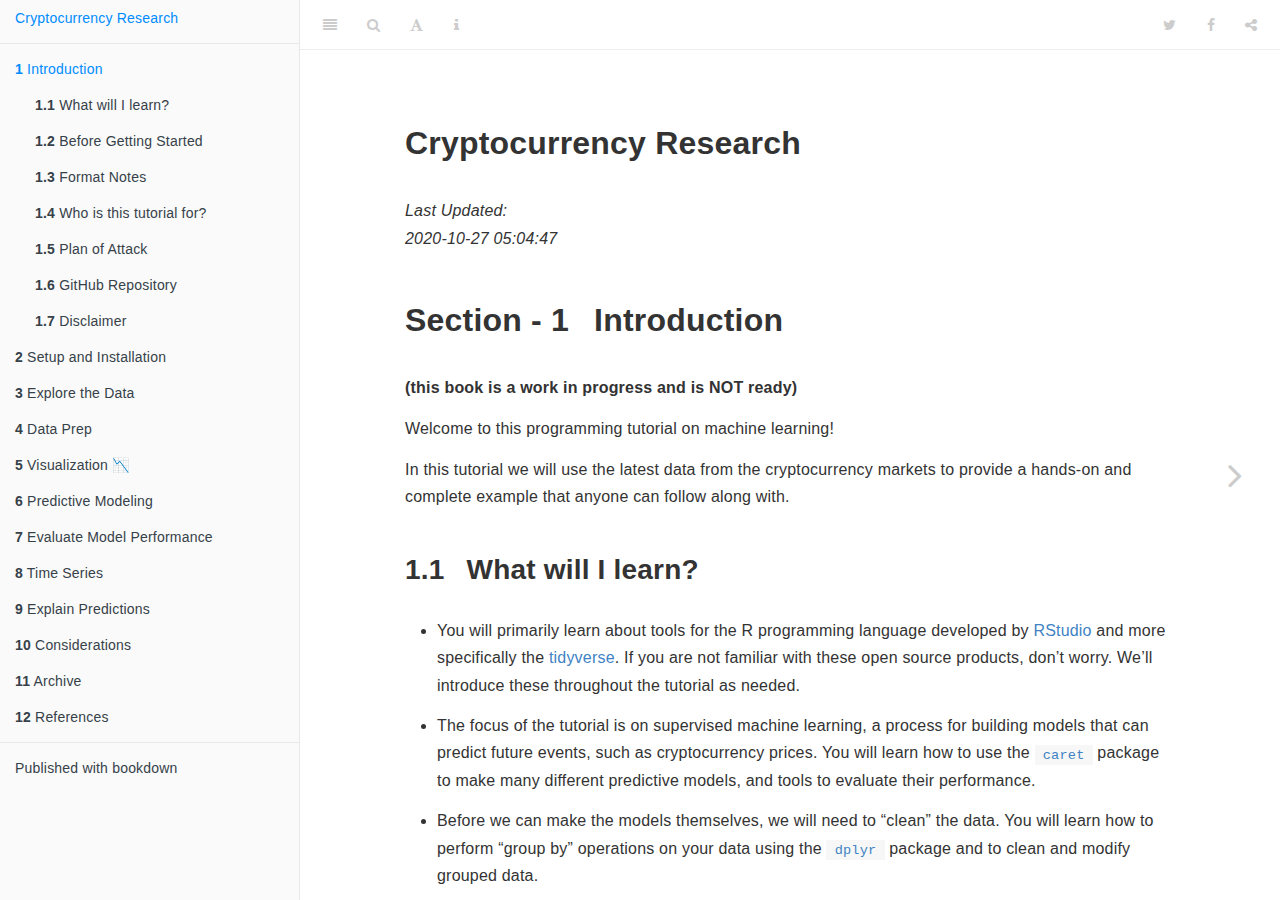
==== _book/index.html @ bbc3aea3 "Add html output from CI process" ====
<!DOCTYPE html>
<html lang="" xml:lang="">
<head>

  <meta charset="utf-8" />
  <meta http-equiv="X-UA-Compatible" content="IE=edge" />
  <title>Cryptocurrency Research</title>
  <meta name="description" content="Cryptocurrency Research" />
  <meta name="generator" content="bookdown 0.21 and GitBook 2.6.7" />

  <meta property="og:title" content="Cryptocurrency Research" />
  <meta property="og:type" content="book" />
  
  
  
  

  <meta name="twitter:card" content="summary" />
  <meta name="twitter:title" content="Cryptocurrency Research" />
  
  
  




  <meta name="viewport" content="width=device-width, initial-scale=1" />
  <meta name="apple-mobile-web-app-capable" content="yes" />
  <meta name="apple-mobile-web-app-status-bar-style" content="black" />
  
  

<link rel="next" href="setup.html"/>
<script src="libs/header-attrs-2.5/header-attrs.js"></script>
<script src="libs/jquery-2.2.3/jquery.min.js"></script>
<link href="libs/gitbook-2.6.7/css/style.css" rel="stylesheet" />
<link href="libs/gitbook-2.6.7/css/plugin-table.css" rel="stylesheet" />
<link href="libs/gitbook-2.6.7/css/plugin-bookdown.css" rel="stylesheet" />
<link href="libs/gitbook-2.6.7/css/plugin-highlight.css" rel="stylesheet" />
<link href="libs/gitbook-2.6.7/css/plugin-search.css" rel="stylesheet" />
<link href="libs/gitbook-2.6.7/css/plugin-fontsettings.css" rel="stylesheet" />
<link href="libs/gitbook-2.6.7/css/plugin-clipboard.css" rel="stylesheet" />









<link href="libs/anchor-sections-1.0/anchor-sections.css" rel="stylesheet" />
<script src="libs/anchor-sections-1.0/anchor-sections.js"></script>
<script src="libs/htmlwidgets-1.5.1/htmlwidgets.js"></script>
<link href="libs/datatables-css-0.0.0/datatables-crosstalk.css" rel="stylesheet" />
<script src="libs/datatables-binding-0.15/datatables.js"></script>
<link href="libs/dt-core-1.10.20/css/jquery.dataTables.min.css" rel="stylesheet" />
<link href="libs/dt-core-1.10.20/css/jquery.dataTables.extra.css" rel="stylesheet" />
<script src="libs/dt-core-1.10.20/js/jquery.dataTables.min.js"></script>
<link href="libs/crosstalk-1.1.0.1/css/crosstalk.css" rel="stylesheet" />
<script src="libs/crosstalk-1.1.0.1/js/crosstalk.min.js"></script>
<script src="libs/plotly-binding-4.9.2.1/plotly.js"></script>
<script src="libs/typedarray-0.1/typedarray.min.js"></script>
<link href="libs/plotly-htmlwidgets-css-1.52.2/plotly-htmlwidgets.css" rel="stylesheet" />
<script src="libs/plotly-main-1.52.2/plotly-latest.min.js"></script>


<style type="text/css">
pre > code.sourceCode { white-space: pre; position: relative; }
pre > code.sourceCode > span { display: inline-block; line-height: 1.25; }
pre > code.sourceCode > span:empty { height: 1.2em; }
code.sourceCode > span { color: inherit; text-decoration: inherit; }
pre.sourceCode { margin: 0; }
@media screen {
div.sourceCode { overflow: auto; }
}
@media print {
pre > code.sourceCode { white-space: pre-wrap; }
pre > code.sourceCode > span { text-indent: -5em; padding-left: 5em; }
}
pre.numberSource code
  { counter-reset: source-line 0; }
pre.numberSource code > span
  { position: relative; left: -4em; counter-increment: source-line; }
pre.numberSource code > span > a:first-child::before
  { content: counter(source-line);
    position: relative; left: -1em; text-align: right; vertical-align: baseline;
    border: none; display: inline-block;
    -webkit-touch-callout: none; -webkit-user-select: none;
    -khtml-user-select: none; -moz-user-select: none;
    -ms-user-select: none; user-select: none;
    padding: 0 4px; width: 4em;
    color: #aaaaaa;
  }
pre.numberSource { margin-left: 3em; border-left: 1px solid #aaaaaa;  padding-left: 4px; }
div.sourceCode
  {   }
@media screen {
pre > code.sourceCode > span > a:first-child::before { text-decoration: underline; }
}
code span.al { color: #ff0000; font-weight: bold; } /* Alert */
code span.an { color: #60a0b0; font-weight: bold; font-style: italic; } /* Annotation */
code span.at { color: #7d9029; } /* Attribute */
code span.bn { color: #40a070; } /* BaseN */
code span.bu { } /* BuiltIn */
code span.cf { color: #007020; font-weight: bold; } /* ControlFlow */
code span.ch { color: #4070a0; } /* Char */
code span.cn { color: #880000; } /* Constant */
code span.co { color: #60a0b0; font-style: italic; } /* Comment */
code span.cv { color: #60a0b0; font-weight: bold; font-style: italic; } /* CommentVar */
code span.do { color: #ba2121; font-style: italic; } /* Documentation */
code span.dt { color: #902000; } /* DataType */
code span.dv { color: #40a070; } /* DecVal */
code span.er { color: #ff0000; font-weight: bold; } /* Error */
code span.ex { } /* Extension */
code span.fl { color: #40a070; } /* Float */
code span.fu { color: #06287e; } /* Function */
code span.im { } /* Import */
code span.in { color: #60a0b0; font-weight: bold; font-style: italic; } /* Information */
code span.kw { color: #007020; font-weight: bold; } /* Keyword */
code span.op { color: #666666; } /* Operator */
code span.ot { color: #007020; } /* Other */
code span.pp { color: #bc7a00; } /* Preprocessor */
code span.sc { color: #4070a0; } /* SpecialChar */
code span.ss { color: #bb6688; } /* SpecialString */
code span.st { color: #4070a0; } /* String */
code span.va { color: #19177c; } /* Variable */
code span.vs { color: #4070a0; } /* VerbatimString */
code span.wa { color: #60a0b0; font-weight: bold; font-style: italic; } /* Warning */
</style>

<link rel="stylesheet" href="style.css" type="text/css" />
</head>

<body>



  <div class="book without-animation with-summary font-size-2 font-family-1" data-basepath=".">

    <div class="book-summary">
      <nav role="navigation">

<ul class="summary">
<li><a href="./">Cryptocurrency Research</a></li>

<li class="divider"></li>
<li class="chapter" data-level="1" data-path="index.html"><a href="index.html"><i class="fa fa-check"></i><b>1</b> Introduction</a>
<ul>
<li class="chapter" data-level="1.1" data-path="index.html"><a href="index.html#what-will-i-learn"><i class="fa fa-check"></i><b>1.1</b> What will I learn?</a></li>
<li class="chapter" data-level="1.2" data-path="index.html"><a href="index.html#before-getting-started"><i class="fa fa-check"></i><b>1.2</b> Before Getting Started</a>
<ul>
<li class="chapter" data-level="1.2.1" data-path="index.html"><a href="index.html#high-level-version"><i class="fa fa-check"></i><b>1.2.1</b> High-Level Version</a></li>
</ul></li>
<li class="chapter" data-level="1.3" data-path="index.html"><a href="index.html#format-notes"><i class="fa fa-check"></i><b>1.3</b> Format Notes</a></li>
<li class="chapter" data-level="1.4" data-path="index.html"><a href="index.html#who-is-this-tutorial-for"><i class="fa fa-check"></i><b>1.4</b> Who is this tutorial for?</a></li>
<li class="chapter" data-level="1.5" data-path="index.html"><a href="index.html#plan-of-attack"><i class="fa fa-check"></i><b>1.5</b> Plan of Attack</a></li>
<li class="chapter" data-level="1.6" data-path="index.html"><a href="index.html#github-repository"><i class="fa fa-check"></i><b>1.6</b> GitHub Repository</a></li>
<li class="chapter" data-level="1.7" data-path="index.html"><a href="index.html#disclaimer"><i class="fa fa-check"></i><b>1.7</b> Disclaimer</a></li>
</ul></li>
<li class="chapter" data-level="2" data-path="setup.html"><a href="setup.html"><i class="fa fa-check"></i><b>2</b> Setup and Installation</a>
<ul>
<li class="chapter" data-level="2.1" data-path="setup.html"><a href="setup.html#option-1---run-in-the-cloud"><i class="fa fa-check"></i><b>2.1</b> Option 1 - Run in the Cloud</a></li>
<li class="chapter" data-level="2.2" data-path="setup.html"><a href="setup.html#option-2---run-locally"><i class="fa fa-check"></i><b>2.2</b> Option 2 - Run Locally</a>
<ul>
<li class="chapter" data-level="2.2.1" data-path="setup.html"><a href="setup.html#setup-r"><i class="fa fa-check"></i><b>2.2.1</b> Setup R</a></li>
</ul></li>
<li class="chapter" data-level="2.3" data-path="setup.html"><a href="setup.html#installing-and-loading-packages"><i class="fa fa-check"></i><b>2.3</b> Installing and Loading Packages</a>
<ul>
<li class="chapter" data-level="2.3.1" data-path="setup.html"><a href="setup.html#github-repository-1"><i class="fa fa-check"></i><b>2.3.1</b> GitHub Repository</a></li>
</ul></li>
</ul></li>
<li class="chapter" data-level="3" data-path="explore-data.html"><a href="explore-data.html"><i class="fa fa-check"></i><b>3</b> Explore the Data</a>
<ul>
<li class="chapter" data-level="3.1" data-path="explore-data.html"><a href="explore-data.html#pull-the-data"><i class="fa fa-check"></i><b>3.1</b> Pull the Data</a></li>
<li class="chapter" data-level="3.2" data-path="explore-data.html"><a href="explore-data.html#data-preview"><i class="fa fa-check"></i><b>3.2</b> Data Preview</a></li>
<li class="chapter" data-level="3.3" data-path="explore-data.html"><a href="explore-data.html#the-definition-of-a-price"><i class="fa fa-check"></i><b>3.3</b> The definition of a “price”</a></li>
<li class="chapter" data-level="3.4" data-path="explore-data.html"><a href="explore-data.html#data-quality"><i class="fa fa-check"></i><b>3.4</b> Data Quality</a></li>
</ul></li>
<li class="chapter" data-level="4" data-path="data-prep.html"><a href="data-prep.html"><i class="fa fa-check"></i><b>4</b> Data Prep</a>
<ul>
<li class="chapter" data-level="4.1" data-path="data-prep.html"><a href="data-prep.html#remove-nulls"><i class="fa fa-check"></i><b>4.1</b> Remove Nulls</a></li>
<li class="chapter" data-level="4.2" data-path="data-prep.html"><a href="data-prep.html#calculate-price_usd-column"><i class="fa fa-check"></i><b>4.2</b> Calculate <code>price_usd</code> Column</a></li>
<li class="chapter" data-level="4.3" data-path="data-prep.html"><a href="data-prep.html#clean-data-by-group"><i class="fa fa-check"></i><b>4.3</b> Clean Data by Group</a>
<ul>
<li class="chapter" data-level="4.3.1" data-path="data-prep.html"><a href="data-prep.html#remove-symbols-without-enough-rows"><i class="fa fa-check"></i><b>4.3.1</b> Remove symbols without enough rows</a></li>
<li class="chapter" data-level="4.3.2" data-path="data-prep.html"><a href="data-prep.html#remove-symbols-without-data-from-the-last-3-days"><i class="fa fa-check"></i><b>4.3.2</b> Remove symbols without data from the last 3 days</a></li>
</ul></li>
<li class="chapter" data-level="4.4" data-path="data-prep.html"><a href="data-prep.html#calculate-target"><i class="fa fa-check"></i><b>4.4</b> Calculate Target</a>
<ul>
<li class="chapter" data-level="4.4.1" data-path="data-prep.html"><a href="data-prep.html#any-gaps"><i class="fa fa-check"></i><b>4.4.1</b> Any gaps?</a></li>
<li class="chapter" data-level="4.4.2" data-path="data-prep.html"><a href="data-prep.html#convert-to-tsibble"><i class="fa fa-check"></i><b>4.4.2</b> Convert to tsibble</a></li>
<li class="chapter" data-level="4.4.3" data-path="data-prep.html"><a href="data-prep.html#scan-gaps"><i class="fa fa-check"></i><b>4.4.3</b> Scan gaps</a></li>
<li class="chapter" data-level="4.4.4" data-path="data-prep.html"><a href="data-prep.html#fill-gaps"><i class="fa fa-check"></i><b>4.4.4</b> Fill gaps</a></li>
<li class="chapter" data-level="4.4.5" data-path="data-prep.html"><a href="data-prep.html#calculate-target-1"><i class="fa fa-check"></i><b>4.4.5</b> Calculate Target</a></li>
</ul></li>
<li class="chapter" data-level="4.5" data-path="data-prep.html"><a href="data-prep.html#cross-validation"><i class="fa fa-check"></i><b>4.5</b> Cross Validation</a></li>
<li class="chapter" data-level="4.6" data-path="data-prep.html"><a href="data-prep.html#fix-data-by-split"><i class="fa fa-check"></i><b>4.6</b> Fix Data by Split</a>
<ul>
<li class="chapter" data-level="4.6.1" data-path="data-prep.html"><a href="data-prep.html#zero-variance"><i class="fa fa-check"></i><b>4.6.1</b> Zero Variance</a></li>
</ul></li>
<li class="chapter" data-level="4.7" data-path="data-prep.html"><a href="data-prep.html#nest-data"><i class="fa fa-check"></i><b>4.7</b> Nest data</a></li>
<li class="chapter" data-level="4.8" data-path="data-prep.html"><a href="data-prep.html#functional-programming"><i class="fa fa-check"></i><b>4.8</b> Functional Programming</a></li>
</ul></li>
<li class="chapter" data-level="5" data-path="visualization.html"><a href="visualization.html"><i class="fa fa-check"></i><b>5</b> Visualization 📉</a>
<ul>
<li class="chapter" data-level="5.1" data-path="visualization.html"><a href="visualization.html#basics---ggplot2"><i class="fa fa-check"></i><b>5.1</b> Basics - ggplot2</a></li>
<li class="chapter" data-level="5.2" data-path="visualization.html"><a href="visualization.html#using-extensions"><i class="fa fa-check"></i><b>5.2</b> Using Extensions</a>
<ul>
<li class="chapter" data-level="5.2.1" data-path="visualization.html"><a href="visualization.html#ggthemes"><i class="fa fa-check"></i><b>5.2.1</b> ggthemes</a></li>
<li class="chapter" data-level="5.2.2" data-path="visualization.html"><a href="visualization.html#plotly"><i class="fa fa-check"></i><b>5.2.2</b> plotly</a></li>
<li class="chapter" data-level="5.2.3" data-path="visualization.html"><a href="visualization.html#ggpubr"><i class="fa fa-check"></i><b>5.2.3</b> ggpubr</a></li>
<li class="chapter" data-level="5.2.4" data-path="visualization.html"><a href="visualization.html#ggforce"><i class="fa fa-check"></i><b>5.2.4</b> ggforce</a></li>
<li class="chapter" data-level="5.2.5" data-path="visualization.html"><a href="visualization.html#gganimate"><i class="fa fa-check"></i><b>5.2.5</b> gganimate</a></li>
<li class="chapter" data-level="5.2.6" data-path="visualization.html"><a href="visualization.html#ggtimeseries"><i class="fa fa-check"></i><b>5.2.6</b> ggTimeSeries</a></li>
<li class="chapter" data-level="5.2.7" data-path="visualization.html"><a href="visualization.html#rayshader"><i class="fa fa-check"></i><b>5.2.7</b> Rayshader</a></li>
</ul></li>
</ul></li>
<li class="chapter" data-level="6" data-path="predictive-modeling.html"><a href="predictive-modeling.html"><i class="fa fa-check"></i><b>6</b> Predictive Modeling</a>
<ul>
<li class="chapter" data-level="6.1" data-path="predictive-modeling.html"><a href="predictive-modeling.html#what-is-it"><i class="fa fa-check"></i><b>6.1</b> What is it?</a></li>
<li class="chapter" data-level="6.2" data-path="predictive-modeling.html"><a href="predictive-modeling.html#example-simple-model"><i class="fa fa-check"></i><b>6.2</b> Example Simple Model</a>
<ul>
<li class="chapter" data-level="6.2.1" data-path="predictive-modeling.html"><a href="predictive-modeling.html#using-functional-programming"><i class="fa fa-check"></i><b>6.2.1</b> Using Functional Programming</a></li>
</ul></li>
<li class="chapter" data-level="6.3" data-path="predictive-modeling.html"><a href="predictive-modeling.html#caret"><i class="fa fa-check"></i><b>6.3</b> Caret</a>
<ul>
<li class="chapter" data-level="6.3.1" data-path="predictive-modeling.html"><a href="predictive-modeling.html#parallel-processing"><i class="fa fa-check"></i><b>6.3.1</b> Parallel Processing</a></li>
<li class="chapter" data-level="6.3.2" data-path="predictive-modeling.html"><a href="predictive-modeling.html#functional-programming---here-or-elsewhere"><i class="fa fa-check"></i><b>6.3.2</b> Functional Programming - here or elsewhere?</a></li>
<li class="chapter" data-level="6.3.3" data-path="predictive-modeling.html"><a href="predictive-modeling.html#cross-validation-1"><i class="fa fa-check"></i><b>6.3.3</b> Cross Validation</a></li>
<li class="chapter" data-level="6.3.4" data-path="predictive-modeling.html"><a href="predictive-modeling.html#xgboost-models"><i class="fa fa-check"></i><b>6.3.4</b> XGBoost models</a></li>
<li class="chapter" data-level="6.3.5" data-path="predictive-modeling.html"><a href="predictive-modeling.html#all-other-models"><i class="fa fa-check"></i><b>6.3.5</b> All Other Models</a></li>
</ul></li>
<li class="chapter" data-level="6.4" data-path="predictive-modeling.html"><a href="predictive-modeling.html#make-predictions"><i class="fa fa-check"></i><b>6.4</b> Make Predictions</a></li>
<li class="chapter" data-level="6.5" data-path="predictive-modeling.html"><a href="predictive-modeling.html#traditional-timeseries"><i class="fa fa-check"></i><b>6.5</b> Traditional Timeseries</a></li>
</ul></li>
<li class="chapter" data-level="7" data-path="evaluate-model-performance.html"><a href="evaluate-model-performance.html"><i class="fa fa-check"></i><b>7</b> Evaluate Model Performance</a></li>
<li class="chapter" data-level="8" data-path="time-series.html"><a href="time-series.html"><i class="fa fa-check"></i><b>8</b> Time Series</a></li>
<li class="chapter" data-level="9" data-path="explain-predictions.html"><a href="explain-predictions.html"><i class="fa fa-check"></i><b>9</b> Explain Predictions</a></li>
<li class="chapter" data-level="10" data-path="considerations.html"><a href="considerations.html"><i class="fa fa-check"></i><b>10</b> Considerations</a>
<ul>
<li class="chapter" data-level="10.1" data-path="considerations.html"><a href="considerations.html#session-information"><i class="fa fa-check"></i><b>10.1</b> Session Information</a></li>
</ul></li>
<li class="chapter" data-level="11" data-path="archive.html"><a href="archive.html"><i class="fa fa-check"></i><b>11</b> Archive</a>
<ul>
<li class="chapter" data-level="11.1" data-path="archive.html"><a href="archive.html#may-2020"><i class="fa fa-check"></i><b>11.1</b> May 2020</a></li>
</ul></li>
<li class="chapter" data-level="12" data-path="references.html"><a href="references.html"><i class="fa fa-check"></i><b>12</b> References</a>
<ul>
<li class="chapter" data-level="12.1" data-path="references.html"><a href="references.html#resources-used"><i class="fa fa-check"></i><b>12.1</b> Resources Used</a>
<ul>
<li class="chapter" data-level="12.1.1" data-path="references.html"><a href="references.html#visualization-section"><i class="fa fa-check"></i><b>12.1.1</b> Visualization Section</a></li>
<li class="chapter" data-level="12.1.2" data-path="references.html"><a href="references.html#time-series-section"><i class="fa fa-check"></i><b>12.1.2</b> Time Series Section</a></li>
</ul></li>
<li class="chapter" data-level="12.2" data-path="references.html"><a href="references.html#packages-used-and-cited"><i class="fa fa-check"></i><b>12.2</b> Packages used and cited</a></li>
</ul></li>
<li class="divider"></li>
<li><a href="https://github.com/rstudio/bookdown" target="blank">Published with bookdown</a></li>

</ul>

      </nav>
    </div>

    <div class="book-body">
      <div class="body-inner">
        <div class="book-header" role="navigation">
          <h1>
            <i class="fa fa-circle-o-notch fa-spin"></i><a href="./">Cryptocurrency Research</a>
          </h1>
        </div>

        <div class="page-wrapper" tabindex="-1" role="main">
          <div class="page-inner">

            <section class="normal" id="section-">
<div id="header">
<h1 class="title">Cryptocurrency Research</h1>
<p class="date"><em>Last Updated:<br/> 2020-10-27 05:04:47</em></p>
</div>
<div id="introduction" class="section level1" number="1">
<h1><span class="header-section-number">Section - 1</span> Introduction</h1>
<p><strong>(this book is a work in progress and is NOT ready)</strong></p>
<p>Welcome to this programming tutorial on machine learning!</p>
<p>In this tutorial we will use the latest data from the cryptocurrency markets to provide a hands-on and complete example that anyone can follow along with.</p>
<div id="what-will-i-learn" class="section level2" number="1.1">
<h2><span class="header-section-number">1.1</span> What will I learn?</h2>
<ul>
<li><p>You will primarily learn about tools for the R programming language developed by <a href="https://rstudio.com/">RStudio</a> and more specifically the <a href="https://www.tidyverse.org/">tidyverse</a>. If you are not familiar with these open source products, don’t worry. We’ll introduce these throughout the tutorial as needed.</p></li>
<li><p>The focus of the tutorial is on supervised machine learning, a process for building models that can predict future events, such as cryptocurrency prices. You will learn how to use the <a href="https://topepo.github.io/caret/index.html"><code>caret</code></a> package to make many different predictive models, and tools to evaluate their performance.</p></li>
<li><p>Before we can make the models themselves, we will need to “clean” the data. You will learn how to perform “group by” operations on your data using the <a href="https://dplyr.tidyverse.org/"><code>dplyr</code></a> package and to clean and modify grouped data.</p></li>
</ul>
<!-- -   You will be exposed to some useful data pre-processing R packages. -->
<ul>
<li><p>You will learn to visualize data using the <a href="https://ggplot2.tidyverse.org/"><code>ggplot2</code></a> package, as well as some powerful <a href="https://exts.ggplot2.tidyverse.org/">tools to extend the functionality of ggplot2</a>.</p></li>
<li><p>You will gain a better understanding of the steps involved in any supervised machine learning process, as well as considerations you might need to keep in mind based on your specific data and the way you plan on acting on the predictions you have made. Each problem comes with a unique set of challenges, but there are steps that are necessary in creating any supervised machine learning model, and questions you should ask yourself regardless of the specific problem at hand.</p></li>
</ul>
<!-- - [TODO - Add note on cross validation] -->
<ul>
<li>You will also learn a little about cryptocurrencies themselves, but <strong>this is not a tutorial centered around trading or blockchain technology</strong>.</li>
</ul>
</div>
<div id="before-getting-started" class="section level2" number="1.2">
<h2><span class="header-section-number">1.2</span> Before Getting Started</h2>
<p>You can toggle the sidebar on the left side of the page by clicking on the menu button in the top left, or by pressing on the <strong>s</strong> key on your keyboard. You can read this document as if it were a book, scrolling to the bottom of the page and going to the next “chapter”, or navigating between sections using the sidebar.</p>
<p>This document is the tutorial itself, but in order to make the tutorial more accessible to people with less programming experience (or none) we created a <a href="https://cryptocurrencyresearch.org/high-level/">high-level version of this tutorial</a>, which simplifies both the problem at hand (what we want to predict) and the specific programming steps, but uses the same tools and methodology providing easier to digest examples that can be applied to many different datasets and problems.</p>
<div id="high-level-version" class="section level3" number="1.2.1">
<h3><span class="header-section-number">1.2.1</span> High-Level Version</h3>
<p>If you are not very familiar with programming in either R or Python, or are not sure what cryptocurrencies are, you should <strong>definitely</strong> work your way through the <a href="https://cryptocurrencyresearch.org/high-level/">high-level version first</a>. If you are an intermediate programmer we still recommend the <a href="https://cryptocurrencyresearch.org/high-level/">high-level version first</a>.</p>
<p>Below is an embedded version of the high-level version, but we recommend using <a href="https://cryptocurrencyresearch.org/high-level/">any of the links given to view it in its own web browser window</a>. <!-- Once in its own window it can be full-screened by pressing on the **f** button on your keyboard. If you are viewing the tutorial from a phone going to the link will also be much better. --></p>
<iframe src="https://cryptocurrencyresearch.org/high-level/" width="672" height="400px">
</iframe>
<!-- #### What is the Difference? -->
<!-- [TODO - WORTH ADDING THIS IN?] -->
<!-- In the high-level version we only deal with one cryptocurrency and use a dataset that was cleaned ahead of time and simplify many aspects of the problem, including what constitutes a price. -->
</div>
</div>
<div id="format-notes" class="section level2" number="1.3">
<h2><span class="header-section-number">1.3</span> Format Notes</h2>
<ul>
<li><p>You can hide the sidebar on the left by pressing the <strong><em>s</em></strong> key on your keyboard.</p></li>
<li><p>Exactly like was done in the <a href="https://cryptocurrencyresearch.org/high-level/#/overview---continued">high-level version</a>, whenever an <strong>R package</strong> is referenced, the text will be <span style="color: orange;"><strong>colored orange</strong></span>. We will discuss <strong><em>R packages</em></strong> and the rest of the terms below later in this document, but if you are not familiar with these terms please look through the <a href="https://cryptocurrencyresearch.org/high-level/">high-level version first</a>.</p></li>
<li><p>Whenever a <strong>function</strong> is referenced, it will be <span style="color: green;"><strong>colored green</strong></span>.</p></li>
<li><p>Whenever an <strong>R object</strong> is referenced, it will be <span style="color: blue;"><strong>colored blue</strong></span>. We will also refer to the <strong>parameters</strong> of functions in <span style="color: blue;"><strong>blue</strong></span>.</p></li>
<li><p>When a <strong>term</strong> is particularly common in machine learning or data science, we will call it out with <span style="color: purple;"><strong>purple text</strong></span>, but only the first time it appears.</p></li>
<li><p>Whenever text is <strong><code>highlighted this way</code></strong>, that means it is a snippet of R code, which will usually be done to bring attention to specific parts of the code.</p></li>
<li><p>You will not need to login or do anything special to access any of the data or functionality shown here and you will have everything you need to copy each step on your own computer.</p></li>
<li><p>The cryptocurrency data was chosen to produce results that change over time and because these markets don’t have any downtime (unlike the stock market).</p></li>
</ul>
</div>
<div id="who-is-this-tutorial-for" class="section level2" number="1.4">
<h2><span class="header-section-number">1.4</span> Who is this tutorial for?</h2>
<p>Are you a Bob, Hosung, or Jessica below? This section provides more information on how to proceed with this tutorial.</p>
<ul>
<li><p><strong>Bob (beginner)</strong>: Bob is someone who understands the idea of predictive analytics at a high level and has heard of cryptocurrencies and is interested in learning more about both, but he has never used R. Bob would definitely want to <a href="https://cryptocurrencyresearch.org/high-level/">opt for the more high-level version of this tutorial</a> first and come back to this tutorial after getting hands on experience running the code explained there and understanding what happened in each step.</p>
<!-- -   Bob might benefit from the book ["R for Data Science"](https://r4ds.had.co.nz/), available for free online. --></li>
<li><p><strong>Hosung (intermediate)</strong>: Hosung is a statistician who learned to use R 10 years ago and understands how to use R and Python but has not used either in several years and he is looking for new powerful and easy tools he can use for his job and research. Hosung would want to start with the <a href="https://cryptocurrencyresearch.org/high-level/"><strong>high-level version of this tutorial</strong></a> and later return to the <a href="https://cryptocurrencyresearch.org/index.html#introduction"><strong>detailed tutorial</strong></a>.</p></li>
<li><p><strong>Jessica (expert)</strong>: Jessica is a business analyst who has experience with both R and the Tidyverse and uses the pipe operator (%&gt;%) regularly. She is also familiar with functional programming and has worked with nested dataframes. Jessica should <a href="setup.html#setup"><strong>move onto the next section</strong></a> of this tutorial directly.</p></li>
</ul>
<!-- ### Approach taken -->
<!-- It is also worth mentioning that we will be taking a very practical approach to machine learning. Because we are modeling many cryptocurrencies independently at the same time and the dataset evolves as time passes, it becomes difficult to make a decision across the board in terms of what the "best model" to use is because it may change based on the specific cryptocurrency in question and/or over time. -->
<!-- [TODO - KEEP ADDING HERE?] -->
</div>
<div id="plan-of-attack" class="section level2" number="1.5">
<h2><span class="header-section-number">1.5</span> Plan of Attack</h2>
<p>How will we generate predictive models to predict cryptocurrency prices? At a high level, here are the steps we will be taking:</p>
<ol style="list-style-type: decimal">
<li><p><a href="setup.html#setup">Setup guide</a>. Installation guide on getting the tools used installed on your machine.</p></li>
<li><p><a href="explore-data.html#explore-data">Explore data</a>. What <strong><em>is</em></strong> the data we are working with? How “good” is the “quality”?</p></li>
<li><p><a href="data-prep.html#data-prep">Prepare the data</a>. Make adjustments to “clean” the data based on the findings from the previous section to avoid running into problems when making models to make predictions.</p></li>
<li><p><a href="visualization.html#visualization">Visualize the data</a>. Visualizing the data can be an effective way to understand relationships, trends and outliers before creating predictive models, and is generally useful for many different purposes. Definitely the most fun section!</p></li>
<li><p><a href="predictive-modeling.html#predictive-modeling">Make predictive models</a>. Now we are ready to take the data available to us and use it to make predictive models that can be used to make predictions about future price movements using the latest data.</p></li>
<li><p><a href="evaluate-model-performance.html#evaluate-model-performance">Evaluate the performance of the models</a>. Before we can use the predictive models to make predictions on the latest data, we need to understand how well we expect them to perform, which is also essential in detecting issues.</p></li>
</ol>
</div>
<div id="github-repository" class="section level2" number="1.6">
<h2><span class="header-section-number">1.6</span> GitHub Repository</h2>
<p>This tutorial has a public <span style="color: purple;"><strong>GitHub Repository</strong></span> associated with it, which is not only a website for us to easily distribute the code for others to view and use, but also where it actually runs. Every 12 hours, a process gets kicked off on the page associated with our project on GitHub.com and refreshes these results. You can view the latest runs as they execute over time here: <a href="https://github.com/ries9112/cryptocurrencyresearch-org/actions" class="uri">https://github.com/ries9112/cryptocurrencyresearch-org/actions</a></p>
<!-- If you are seeing ✅ associated with the most recent runs at the link above, that means you are looking at a version that refreshed in the last 12 hours. If you are seeing red ❌ on the latest runs, you may be looking at an older analysis, but that should not be the case, check the timestamp at the top of this document to be sure. -->
<p>Go to the <a href="setup.html#setup">next section</a> for instruction on getting setup to follow along with the code run in the tutorial. You can run every step either in the cloud on your web browser, or in your own R session. You can even make a copy of the GitHub Repository on your computer and run this “book” on the latest data (updated hourly), and make changes wherever you would like. All explained in the next section ➡️</p>
</div>
<div id="disclaimer" class="section level2" number="1.7">
<h2><span class="header-section-number">1.7</span> Disclaimer</h2>

<div class="rmdimportant">
This tutorial is made available for learning and educational purposes only and the information to follow does not constitute trading advice in any way shape or form. We avoid giving any advice when it comes to trading strategies, as this is a very complex ecosystem that is out of the scope of this tutorial; we make no attempt in this regard, and if this, rather than data science, is your interest, your time would be better spent following a different tutorial that aims to answer those questions.
</div>
<!-- REMEMBER OTHER SPECIAL BLOCK TYPE IS CALLED "rmdcaution" USE THESE TO DRAW ATTENTION TO ANYTHING IMPORTANT! -->

</div>
</div>
            </section>

          </div>
        </div>
      </div>

<a href="setup.html" class="navigation navigation-next navigation-unique" aria-label="Next page"><i class="fa fa-angle-right"></i></a>
    </div>
  </div>
<script src="libs/gitbook-2.6.7/js/app.min.js"></script>
<script src="libs/gitbook-2.6.7/js/lunr.js"></script>
<script src="libs/gitbook-2.6.7/js/clipboard.min.js"></script>
<script src="libs/gitbook-2.6.7/js/plugin-search.js"></script>
<script src="libs/gitbook-2.6.7/js/plugin-sharing.js"></script>
<script src="libs/gitbook-2.6.7/js/plugin-fontsettings.js"></script>
<script src="libs/gitbook-2.6.7/js/plugin-bookdown.js"></script>
<script src="libs/gitbook-2.6.7/js/jquery.highlight.js"></script>
<script src="libs/gitbook-2.6.7/js/plugin-clipboard.js"></script>
<script>
gitbook.require(["gitbook"], function(gitbook) {
gitbook.start({
"sharing": {
"github": false,
"facebook": true,
"twitter": true,
"linkedin": false,
"weibo": false,
"instapaper": false,
"vk": false,
"all": ["facebook", "twitter", "linkedin", "weibo", "instapaper"]
},
"fontsettings": {
"theme": "white",
"family": "sans",
"size": 2
},
"edit": {
"link": null,
"text": null
},
"history": {
"link": null,
"text": null
},
"view": {
"link": null,
"text": null
},
"download": null,
"toc": {
"collapse": "section"
}
});
});
</script>

</body>

</html>
---- _book/libs/gitbook-2.6.7/css/style.css ----
/*! normalize.css v2.1.0 | MIT License | git.io/normalize */img,legend{border:0}*,.fa{-webkit-font-smoothing:antialiased}.fa-ul>li,sub,sup{position:relative}.book .book-body .page-wrapper .page-inner section.normal hr:after,.book-langs-index .inner .languages:after,.buttons:after,.dropdown-menu .buttons:after{clear:both}body,html{-ms-text-size-adjust:100%;-webkit-text-size-adjust:100%}article,aside,details,figcaption,figure,footer,header,hgroup,main,nav,section,summary{display:block}audio,canvas,video{display:inline-block}.hidden,[hidden]{display:none}audio:not([controls]){display:none;height:0}html{font-family:sans-serif}body,figure{margin:0}a:focus{outline:dotted thin}a:active,a:hover{outline:0}h1{font-size:2em;margin:.67em 0}abbr[title]{border-bottom:1px dotted}b,strong{font-weight:700}dfn{font-style:italic}hr{-moz-box-sizing:content-box;box-sizing:content-box;height:0}mark{background:#ff0;color:#000}code,kbd,pre,samp{font-family:monospace,serif;font-size:1em}pre{white-space:pre-wrap}q{quotes:"\201C" "\201D" "\2018" "\2019"}small{font-size:80%}sub,sup{font-size:75%;line-height:0;vertical-align:baseline}sup{top:-.5em}sub{bottom:-.25em}svg:not(:root){overflow:hidden}fieldset{border:1px solid silver;margin:0 2px;padding:.35em .625em .75em}legend{padding:0}button,input,select,textarea{font-family:inherit;font-size:100%;margin:0}button,input{line-height:normal}button,select{text-transform:none}button,html input[type=button],input[type=reset],input[type=submit]{-webkit-appearance:button;cursor:pointer}button[disabled],html input[disabled]{cursor:default}input[type=checkbox],input[type=radio]{box-sizing:border-box;padding:0}input[type=search]{-webkit-appearance:textfield;-moz-box-sizing:content-box;-webkit-box-sizing:content-box;box-sizing:content-box}input[type=search]::-webkit-search-cancel-button{margin-right:10px;}button::-moz-focus-inner,input::-moz-focus-inner{border:0;padding:0}textarea{overflow:auto;vertical-align:top}table{border-collapse:collapse;border-spacing:0}/*!
 * Preboot v2
 *
 * Open sourced under MIT license by @mdo.
 * Some variables and mixins from Bootstrap (Apache 2 license).
 */.link-inherit,.link-inherit:focus,.link-inherit:hover{color:inherit}.fa,.fa-stack{display:inline-block}/*!
 *  Font Awesome 4.1.0 by @davegandy - http://fontawesome.io - @fontawesome
 *  License - http://fontawesome.io/license (Font: SIL OFL 1.1, CSS: MIT License)
 */@font-face{font-family:FontAwesome;src:url(./fontawesome/fontawesome-webfont.ttf?v=4.1.0) format('truetype');font-weight:400;font-style:normal}.fa{font-family:FontAwesome;font-style:normal;font-weight:400;line-height:1;-moz-osx-font-smoothing:grayscale}.book .book-header,.book .book-summary{font-family:"Helvetica Neue",Helvetica,Arial,sans-serif}.fa-lg{font-size:1.33333333em;line-height:.75em;vertical-align:-15%}.fa-2x{font-size:2em}.fa-3x{font-size:3em}.fa-4x{font-size:4em}.fa-5x{font-size:5em}.fa-fw{width:1.28571429em;text-align:center}.fa-ul{padding-left:0;margin-left:2.14285714em;list-style-type:none}.fa-li{position:absolute;left:-2.14285714em;width:2.14285714em;top:.14285714em;text-align:center}.fa-li.fa-lg{left:-1.85714286em}.fa-border{padding:.2em .25em .15em;border:.08em solid #eee;border-radius:.1em}.pull-right{float:right}.pull-left{float:left}.fa.pull-left{margin-right:.3em}.fa.pull-right{margin-left:.3em}.fa-spin{-webkit-animation:spin 2s infinite linear;-moz-animation:spin 2s infinite linear;-o-animation:spin 2s infinite linear;animation:spin 2s infinite linear}@-moz-keyframes spin{0%{-moz-transform:rotate(0)}100%{-moz-transform:rotate(359deg)}}@-webkit-keyframes spin{0%{-webkit-transform:rotate(0)}100%{-webkit-transform:rotate(359deg)}}@-o-keyframes spin{0%{-o-transform:rotate(0)}100%{-o-transform:rotate(359deg)}}@keyframes spin{0%{-webkit-transform:rotate(0);transform:rotate(0)}100%{-webkit-transform:rotate(359deg);transform:rotate(359deg)}}.fa-rotate-90{filter:progid:DXImageTransform.Microsoft.BasicImage(rotation=1);-webkit-transform:rotate(90deg);-moz-transform:rotate(90deg);-ms-transform:rotate(90deg);-o-transform:rotate(90deg);transform:rotate(90deg)}.fa-rotate-180{filter:progid:DXImageTransform.Microsoft.BasicImage(rotation=2);-webkit-transform:rotate(180deg);-moz-transform:rotate(180deg);-ms-transform:rotate(180deg);-o-transform:rotate(180deg);transform:rotate(180deg)}.fa-rotate-270{filter:progid:DXImageTransform.Microsoft.BasicImage(rotation=3);-webkit-transform:rotate(270deg);-moz-transform:rotate(270deg);-ms-transform:rotate(270deg);-o-transform:rotate(270deg);transform:rotate(270deg)}.fa-flip-horizontal{filter:progid:DXImageTransform.Microsoft.BasicImage(rotation=0, mirror=1);-webkit-transform:scale(-1,1);-moz-transform:scale(-1,1);-ms-transform:scale(-1,1);-o-transform:scale(-1,1);transform:scale(-1,1)}.fa-flip-vertical{filter:progid:DXImageTransform.Microsoft.BasicImage(rotation=2, mirror=1);-webkit-transform:scale(1,-1);-moz-transform:scale(1,-1);-ms-transform:scale(1,-1);-o-transform:scale(1,-1);transform:scale(1,-1)}.fa-stack{position:relative;width:2em;height:2em;line-height:2em;vertical-align:middle}.fa-stack-1x,.fa-stack-2x{position:absolute;left:0;width:100%;text-align:center}.fa-stack-1x{line-height:inherit}.fa-stack-2x{font-size:2em}.fa-inverse{color:#fff}.fa-glass:before{content:"\f000"}.fa-music:before{content:"\f001"}.fa-search:before{content:"\f002"}.fa-envelope-o:before{content:"\f003"}.fa-heart:before{content:"\f004"}.fa-star:before{content:"\f005"}.fa-star-o:before{content:"\f006"}.fa-user:before{content:"\f007"}.fa-film:before{content:"\f008"}.fa-th-large:before{content:"\f009"}.fa-th:before{content:"\f00a"}.fa-th-list:before{content:"\f00b"}.fa-check:before{content:"\f00c"}.fa-times:before{content:"\f00d"}.fa-search-plus:before{content:"\f00e"}.fa-search-minus:before{content:"\f010"}.fa-power-off:before{content:"\f011"}.fa-signal:before{content:"\f012"}.fa-cog:before,.fa-gear:before{content:"\f013"}.fa-trash-o:before{content:"\f014"}.fa-home:before{content:"\f015"}.fa-file-o:before{content:"\f016"}.fa-clock-o:before{content:"\f017"}.fa-road:before{content:"\f018"}.fa-download:before{content:"\f019"}.fa-arrow-circle-o-down:before{content:"\f01a"}.fa-arrow-circle-o-up:before{content:"\f01b"}.fa-inbox:before{content:"\f01c"}.fa-play-circle-o:before{content:"\f01d"}.fa-repeat:before,.fa-rotate-right:before{content:"\f01e"}.fa-refresh:before{content:"\f021"}.fa-list-alt:before{content:"\f022"}.fa-lock:before{content:"\f023"}.fa-flag:before{content:"\f024"}.fa-headphones:before{content:"\f025"}.fa-volume-off:before{content:"\f026"}.fa-volume-down:before{content:"\f027"}.fa-volume-up:before{content:"\f028"}.fa-qrcode:before{content:"\f029"}.fa-barcode:before{content:"\f02a"}.fa-tag:before{content:"\f02b"}.fa-tags:before{content:"\f02c"}.fa-book:before{content:"\f02d"}.fa-bookmark:before{content:"\f02e"}.fa-print:before{content:"\f02f"}.fa-camera:before{content:"\f030"}.fa-font:before{content:"\f031"}.fa-bold:before{content:"\f032"}.fa-italic:before{content:"\f033"}.fa-text-height:before{content:"\f034"}.fa-text-width:before{content:"\f035"}.fa-align-left:before{content:"\f036"}.fa-align-center:before{content:"\f037"}.fa-align-right:before{content:"\f038"}.fa-align-justify:before{content:"\f039"}.fa-list:before{content:"\f03a"}.fa-dedent:before,.fa-outdent:before{content:"\f03b"}.fa-indent:before{content:"\f03c"}.fa-video-camera:before{content:"\f03d"}.fa-image:before,.fa-photo:before,.fa-picture-o:before{content:"\f03e"}.fa-pencil:before{content:"\f040"}.fa-map-marker:before{content:"\f041"}.fa-adjust:before{content:"\f042"}.fa-tint:before{content:"\f043"}.fa-edit:before,.fa-pencil-square-o:before{content:"\f044"}.fa-share-square-o:before{content:"\f045"}.fa-check-square-o:before{content:"\f046"}.fa-arrows:before{content:"\f047"}.fa-step-backward:before{content:"\f048"}.fa-fast-backward:before{content:"\f049"}.fa-backward:before{content:"\f04a"}.fa-play:before{content:"\f04b"}.fa-pause:before{content:"\f04c"}.fa-stop:before{content:"\f04d"}.fa-forward:before{content:"\f04e"}.fa-fast-forward:before{content:"\f050"}.fa-step-forward:before{content:"\f051"}.fa-eject:before{content:"\f052"}.fa-chevron-left:before{content:"\f053"}.fa-chevron-right:before{content:"\f054"}.fa-plus-circle:before{content:"\f055"}.fa-minus-circle:before{content:"\f056"}.fa-times-circle:before{content:"\f057"}.fa-check-circle:before{content:"\f058"}.fa-question-circle:before{content:"\f059"}.fa-info-circle:before{content:"\f05a"}.fa-crosshairs:before{content:"\f05b"}.fa-times-circle-o:before{content:"\f05c"}.fa-check-circle-o:before{content:"\f05d"}.fa-ban:before{content:"\f05e"}.fa-arrow-left:before{content:"\f060"}.fa-arrow-right:before{content:"\f061"}.fa-arrow-up:before{content:"\f062"}.fa-arrow-down:before{content:"\f063"}.fa-mail-forward:before,.fa-share:before{content:"\f064"}.fa-expand:before{content:"\f065"}.fa-compress:before{content:"\f066"}.fa-plus:before{content:"\f067"}.fa-minus:before{content:"\f068"}.fa-asterisk:before{content:"\f069"}.fa-exclamation-circle:before{content:"\f06a"}.fa-gift:before{content:"\f06b"}.fa-leaf:before{content:"\f06c"}.fa-fire:before{content:"\f06d"}.fa-eye:before{content:"\f06e"}.fa-eye-slash:before{content:"\f070"}.fa-exclamation-triangle:before,.fa-warning:before{content:"\f071"}.fa-plane:before{content:"\f072"}.fa-calendar:before{content:"\f073"}.fa-random:before{content:"\f074"}.fa-comment:before{content:"\f075"}.fa-magnet:before{content:"\f076"}.fa-chevron-up:before{content:"\f077"}.fa-chevron-down:before{content:"\f078"}.fa-retweet:before{content:"\f079"}.fa-shopping-cart:before{content:"\f07a"}.fa-folder:before{content:"\f07b"}.fa-folder-open:before{content:"\f07c"}.fa-arrows-v:before{content:"\f07d"}.fa-arrows-h:before{content:"\f07e"}.fa-bar-chart-o:before{content:"\f080"}.fa-twitter-square:before{content:"\f081"}.fa-facebook-square:before{content:"\f082"}.fa-camera-retro:before{content:"\f083"}.fa-key:before{content:"\f084"}.fa-cogs:before,.fa-gears:before{content:"\f085"}.fa-comments:before{content:"\f086"}.fa-thumbs-o-up:before{content:"\f087"}.fa-thumbs-o-down:before{content:"\f088"}.fa-star-half:before{content:"\f089"}.fa-heart-o:before{content:"\f08a"}.fa-sign-out:before{content:"\f08b"}.fa-linkedin-square:before{content:"\f08c"}.fa-thumb-tack:before{content:"\f08d"}.fa-external-link:before{content:"\f08e"}.fa-sign-in:before{content:"\f090"}.fa-trophy:before{content:"\f091"}.fa-github-square:before{content:"\f092"}.fa-upload:before{content:"\f093"}.fa-lemon-o:before{content:"\f094"}.fa-phone:before{content:"\f095"}.fa-square-o:before{content:"\f096"}.fa-bookmark-o:before{content:"\f097"}.fa-phone-square:before{content:"\f098"}.fa-twitter:before{content:"\f099"}.fa-facebook:before{content:"\f09a"}.fa-github:before{content:"\f09b"}.fa-unlock:before{content:"\f09c"}.fa-credit-card:before{content:"\f09d"}.fa-rss:before{content:"\f09e"}.fa-hdd-o:before{content:"\f0a0"}.fa-bullhorn:before{content:"\f0a1"}.fa-bell:before{content:"\f0f3"}.fa-certificate:before{content:"\f0a3"}.fa-hand-o-right:before{content:"\f0a4"}.fa-hand-o-left:before{content:"\f0a5"}.fa-hand-o-up:before{content:"\f0a6"}.fa-hand-o-down:before{content:"\f0a7"}.fa-arrow-circle-left:before{content:"\f0a8"}.fa-arrow-circle-right:before{content:"\f0a9"}.fa-arrow-circle-up:before{content:"\f0aa"}.fa-arrow-circle-down:before{content:"\f0ab"}.fa-globe:before{content:"\f0ac"}.fa-wrench:before{content:"\f0ad"}.fa-tasks:before{content:"\f0ae"}.fa-filter:before{content:"\f0b0"}.fa-briefcase:before{content:"\f0b1"}.fa-arrows-alt:before{content:"\f0b2"}.fa-group:before,.fa-users:before{content:"\f0c0"}.fa-chain:before,.fa-link:before{content:"\f0c1"}.fa-cloud:before{content:"\f0c2"}.fa-flask:before{content:"\f0c3"}.fa-cut:before,.fa-scissors:before{content:"\f0c4"}.fa-copy:before,.fa-files-o:before{content:"\f0c5"}.fa-paperclip:before{content:"\f0c6"}.fa-floppy-o:before,.fa-save:before{content:"\f0c7"}.fa-square:before{content:"\f0c8"}.fa-bars:before,.fa-navicon:before,.fa-reorder:before{content:"\f0c9"}.fa-list-ul:before{content:"\f0ca"}.fa-list-ol:before{content:"\f0cb"}.fa-strikethrough:before{content:"\f0cc"}.fa-underline:before{content:"\f0cd"}.fa-table:before{content:"\f0ce"}.fa-magic:before{content:"\f0d0"}.fa-truck:before{content:"\f0d1"}.fa-pinterest:before{content:"\f0d2"}.fa-pinterest-square:before{content:"\f0d3"}.fa-google-plus-square:before{content:"\f0d4"}.fa-google-plus:before{content:"\f0d5"}.fa-money:before{content:"\f0d6"}.fa-caret-down:before{content:"\f0d7"}.fa-caret-up:before{content:"\f0d8"}.fa-caret-left:before{content:"\f0d9"}.fa-caret-right:before{content:"\f0da"}.fa-columns:before{content:"\f0db"}.fa-sort:before,.fa-unsorted:before{content:"\f0dc"}.fa-sort-desc:before,.fa-sort-down:before{content:"\f0dd"}.fa-sort-asc:before,.fa-sort-up:before{content:"\f0de"}.fa-envelope:before{content:"\f0e0"}.fa-linkedin:before{content:"\f0e1"}.fa-rotate-left:before,.fa-undo:before{content:"\f0e2"}.fa-gavel:before,.fa-legal:before{content:"\f0e3"}.fa-dashboard:before,.fa-tachometer:before{content:"\f0e4"}.fa-comment-o:before{content:"\f0e5"}.fa-comments-o:before{content:"\f0e6"}.fa-bolt:before,.fa-flash:before{content:"\f0e7"}.fa-sitemap:before{content:"\f0e8"}.fa-umbrella:before{content:"\f0e9"}.fa-clipboard:before,.fa-paste:before{content:"\f0ea"}.fa-lightbulb-o:before{content:"\f0eb"}.fa-exchange:before{content:"\f0ec"}.fa-cloud-download:before{content:"\f0ed"}.fa-cloud-upload:before{content:"\f0ee"}.fa-user-md:before{content:"\f0f0"}.fa-stethoscope:before{content:"\f0f1"}.fa-suitcase:before{content:"\f0f2"}.fa-bell-o:before{content:"\f0a2"}.fa-coffee:before{content:"\f0f4"}.fa-cutlery:before{content:"\f0f5"}.fa-file-text-o:before{content:"\f0f6"}.fa-building-o:before{content:"\f0f7"}.fa-hospital-o:before{content:"\f0f8"}.fa-ambulance:before{content:"\f0f9"}.fa-medkit:before{content:"\f0fa"}.fa-fighter-jet:before{content:"\f0fb"}.fa-beer:before{content:"\f0fc"}.fa-h-square:before{content:"\f0fd"}.fa-plus-square:before{content:"\f0fe"}.fa-angle-double-left:before{content:"\f100"}.fa-angle-double-right:before{content:"\f101"}.fa-angle-double-up:before{content:"\f102"}.fa-angle-double-down:before{content:"\f103"}.fa-angle-left:before{content:"\f104"}.fa-angle-right:before{content:"\f105"}.fa-angle-up:before{content:"\f106"}.fa-angle-down:before{content:"\f107"}.fa-desktop:before{content:"\f108"}.fa-laptop:before{content:"\f109"}.fa-tablet:before{content:"\f10a"}.fa-mobile-phone:before,.fa-mobile:before{content:"\f10b"}.fa-circle-o:before{content:"\f10c"}.fa-quote-left:before{content:"\f10d"}.fa-quote-right:before{content:"\f10e"}.fa-spinner:before{content:"\f110"}.fa-circle:before{content:"\f111"}.fa-mail-reply:before,.fa-reply:before{content:"\f112"}.fa-github-alt:before{content:"\f113"}.fa-folder-o:before{content:"\f114"}.fa-folder-open-o:before{content:"\f115"}.fa-smile-o:before{content:"\f118"}.fa-frown-o:before{content:"\f119"}.fa-meh-o:before{content:"\f11a"}.fa-gamepad:before{content:"\f11b"}.fa-keyboard-o:before{content:"\f11c"}.fa-flag-o:before{content:"\f11d"}.fa-flag-checkered:before{content:"\f11e"}.fa-terminal:before{content:"\f120"}.fa-code:before{content:"\f121"}.fa-mail-reply-all:before,.fa-reply-all:before{content:"\f122"}.fa-star-half-empty:before,.fa-star-half-full:before,.fa-star-half-o:before{content:"\f123"}.fa-location-arrow:before{content:"\f124"}.fa-crop:before{content:"\f125"}.fa-code-fork:before{content:"\f126"}.fa-chain-broken:before,.fa-unlink:before{content:"\f127"}.fa-question:before{content:"\f128"}.fa-info:before{content:"\f129"}.fa-exclamation:before{content:"\f12a"}.fa-superscript:before{content:"\f12b"}.fa-subscript:before{content:"\f12c"}.fa-eraser:before{content:"\f12d"}.fa-puzzle-piece:before{content:"\f12e"}.fa-microphone:before{content:"\f130"}.fa-microphone-slash:before{content:"\f131"}.fa-shield:before{content:"\f132"}.fa-calendar-o:before{content:"\f133"}.fa-fire-extinguisher:before{content:"\f134"}.fa-rocket:before{content:"\f135"}.fa-maxcdn:before{content:"\f136"}.fa-chevron-circle-left:before{content:"\f137"}.fa-chevron-circle-right:before{content:"\f138"}.fa-chevron-circle-up:before{content:"\f139"}.fa-chevron-circle-down:before{content:"\f13a"}.fa-html5:before{content:"\f13b"}.fa-css3:before{content:"\f13c"}.fa-anchor:before{content:"\f13d"}.fa-unlock-alt:before{content:"\f13e"}.fa-bullseye:before{content:"\f140"}.fa-ellipsis-h:before{content:"\f141"}.fa-ellipsis-v:before{content:"\f142"}.fa-rss-square:before{content:"\f143"}.fa-play-circle:before{content:"\f144"}.fa-ticket:before{content:"\f145"}.fa-minus-square:before{content:"\f146"}.fa-minus-square-o:before{content:"\f147"}.fa-level-up:before{content:"\f148"}.fa-level-down:before{content:"\f149"}.fa-check-square:before{content:"\f14a"}.fa-pencil-square:before{content:"\f14b"}.fa-external-link-square:before{content:"\f14c"}.fa-share-square:before{content:"\f14d"}.fa-compass:before{content:"\f14e"}.fa-caret-square-o-down:before,.fa-toggle-down:before{content:"\f150"}.fa-caret-square-o-up:before,.fa-toggle-up:before{content:"\f151"}.fa-caret-square-o-right:before,.fa-toggle-right:before{content:"\f152"}.fa-eur:before,.fa-euro:before{content:"\f153"}.fa-gbp:before{content:"\f154"}.fa-dollar:before,.fa-usd:before{content:"\f155"}.fa-inr:before,.fa-rupee:before{content:"\f156"}.fa-cny:before,.fa-jpy:before,.fa-rmb:before,.fa-yen:before{content:"\f157"}.fa-rouble:before,.fa-rub:before,.fa-ruble:before{content:"\f158"}.fa-krw:before,.fa-won:before{content:"\f159"}.fa-bitcoin:before,.fa-btc:before{content:"\f15a"}.fa-file:before{content:"\f15b"}.fa-file-text:before{content:"\f15c"}.fa-sort-alpha-asc:before{content:"\f15d"}.fa-sort-alpha-desc:before{content:"\f15e"}.fa-sort-amount-asc:before{content:"\f160"}.fa-sort-amount-desc:before{content:"\f161"}.fa-sort-numeric-asc:before{content:"\f162"}.fa-sort-numeric-desc:before{content:"\f163"}.fa-thumbs-up:before{content:"\f164"}.fa-thumbs-down:before{content:"\f165"}.fa-youtube-square:before{content:"\f166"}.fa-youtube:before{content:"\f167"}.fa-xing:before{content:"\f168"}.fa-xing-square:before{content:"\f169"}.fa-youtube-play:before{content:"\f16a"}.fa-dropbox:before{content:"\f16b"}.fa-stack-overflow:before{content:"\f16c"}.fa-instagram:before{content:"\f16d"}.fa-flickr:before{content:"\f16e"}.fa-adn:before{content:"\f170"}.fa-bitbucket:before{content:"\f171"}.fa-bitbucket-square:before{content:"\f172"}.fa-tumblr:before{content:"\f173"}.fa-tumblr-square:before{content:"\f174"}.fa-long-arrow-down:before{content:"\f175"}.fa-long-arrow-up:before{content:"\f176"}.fa-long-arrow-left:before{content:"\f177"}.fa-long-arrow-right:before{content:"\f178"}.fa-apple:before{content:"\f179"}.fa-windows:before{content:"\f17a"}.fa-android:before{content:"\f17b"}.fa-linux:before{content:"\f17c"}.fa-dribbble:before{content:"\f17d"}.fa-skype:before{content:"\f17e"}.fa-foursquare:before{content:"\f180"}.fa-trello:before{content:"\f181"}.fa-female:before{content:"\f182"}.fa-male:before{content:"\f183"}.fa-gittip:before{content:"\f184"}.fa-sun-o:before{content:"\f185"}.fa-moon-o:before{content:"\f186"}.fa-archive:before{content:"\f187"}.fa-bug:before{content:"\f188"}.fa-vk:before{content:"\f189"}.fa-weibo:before{content:"\f18a"}.fa-renren:before{content:"\f18b"}.fa-pagelines:before{content:"\f18c"}.fa-stack-exchange:before{content:"\f18d"}.fa-arrow-circle-o-right:before{content:"\f18e"}.fa-arrow-circle-o-left:before{content:"\f190"}.fa-caret-square-o-left:before,.fa-toggle-left:before{content:"\f191"}.fa-dot-circle-o:before{content:"\f192"}.fa-wheelchair:before{content:"\f193"}.fa-vimeo-square:before{content:"\f194"}.fa-try:before,.fa-turkish-lira:before{content:"\f195"}.fa-plus-square-o:before{content:"\f196"}.fa-space-shuttle:before{content:"\f197"}.fa-slack:before{content:"\f198"}.fa-envelope-square:before{content:"\f199"}.fa-wordpress:before{content:"\f19a"}.fa-openid:before{content:"\f19b"}.fa-bank:before,.fa-institution:before,.fa-university:before{content:"\f19c"}.fa-graduation-cap:before,.fa-mortar-board:before{content:"\f19d"}.fa-yahoo:before{content:"\f19e"}.fa-google:before{content:"\f1a0"}.fa-reddit:before{content:"\f1a1"}.fa-reddit-square:before{content:"\f1a2"}.fa-stumbleupon-circle:before{content:"\f1a3"}.fa-stumbleupon:before{content:"\f1a4"}.fa-delicious:before{content:"\f1a5"}.fa-digg:before{content:"\f1a6"}.fa-pied-piper-square:before,.fa-pied-piper:before{content:"\f1a7"}.fa-pied-piper-alt:before{content:"\f1a8"}.fa-drupal:before{content:"\f1a9"}.fa-joomla:before{content:"\f1aa"}.fa-language:before{content:"\f1ab"}.fa-fax:before{content:"\f1ac"}.fa-building:before{content:"\f1ad"}.fa-child:before{content:"\f1ae"}.fa-paw:before{content:"\f1b0"}.fa-spoon:before{content:"\f1b1"}.fa-cube:before{content:"\f1b2"}.fa-cubes:before{content:"\f1b3"}.fa-behance:before{content:"\f1b4"}.fa-behance-square:before{content:"\f1b5"}.fa-steam:before{content:"\f1b6"}.fa-steam-square:before{content:"\f1b7"}.fa-recycle:before{content:"\f1b8"}.fa-automobile:before,.fa-car:before{content:"\f1b9"}.fa-cab:before,.fa-taxi:before{content:"\f1ba"}.fa-tree:before{content:"\f1bb"}.fa-spotify:before{content:"\f1bc"}.fa-deviantart:before{content:"\f1bd"}.fa-soundcloud:before{content:"\f1be"}.fa-database:before{content:"\f1c0"}.fa-file-pdf-o:before{content:"\f1c1"}.fa-file-word-o:before{content:"\f1c2"}.fa-file-excel-o:before{content:"\f1c3"}.fa-file-powerpoint-o:before{content:"\f1c4"}.fa-file-image-o:before,.fa-file-photo-o:before,.fa-file-picture-o:before{content:"\f1c5"}.fa-file-archive-o:before,.fa-file-zip-o:before{content:"\f1c6"}.fa-file-audio-o:before,.fa-file-sound-o:before{content:"\f1c7"}.fa-file-movie-o:before,.fa-file-video-o:before{content:"\f1c8"}.fa-file-code-o:before{content:"\f1c9"}.fa-vine:before{content:"\f1ca"}.fa-codepen:before{content:"\f1cb"}.fa-jsfiddle:before{content:"\f1cc"}.fa-life-bouy:before,.fa-life-ring:before,.fa-life-saver:before,.fa-support:before{content:"\f1cd"}.fa-circle-o-notch:before{content:"\f1ce"}.fa-ra:before,.fa-rebel:before{content:"\f1d0"}.fa-empire:before,.fa-ge:before{content:"\f1d1"}.fa-git-square:before{content:"\f1d2"}.fa-git:before{content:"\f1d3"}.fa-hacker-news:before{content:"\f1d4"}.fa-tencent-weibo:before{content:"\f1d5"}.fa-qq:before{content:"\f1d6"}.fa-wechat:before,.fa-weixin:before{content:"\f1d7"}.fa-paper-plane:before,.fa-send:before{content:"\f1d8"}.fa-paper-plane-o:before,.fa-send-o:before{content:"\f1d9"}.fa-history:before{content:"\f1da"}.fa-circle-thin:before{content:"\f1db"}.fa-header:before{content:"\f1dc"}.fa-paragraph:before{content:"\f1dd"}.fa-sliders:before{content:"\f1de"}.fa-share-alt:before{content:"\f1e0"}.fa-share-alt-square:before{content:"\f1e1"}.fa-bomb:before{content:"\f1e2"}.book-langs-index{width:100%;height:100%;padding:40px 0;margin:0;overflow:auto}@media (max-width:600px){.book-langs-index{padding:0}}.book-langs-index .inner{max-width:600px;width:100%;margin:0 auto;padding:30px;background:#fff;border-radius:3px}.book-langs-index .inner h3{margin:0}.book-langs-index .inner .languages{list-style:none;padding:20px 30px;margin-top:20px;border-top:1px solid #eee}.book-langs-index .inner .languages:after,.book-langs-index .inner .languages:before{content:" ";display:table;line-height:0}.book-langs-index .inner .languages li{width:50%;float:left;padding:10px 5px;font-size:16px}@media (max-width:600px){.book-langs-index .inner .languages li{width:100%;max-width:100%}}.book .book-header{overflow:visible;height:50px;padding:0 8px;z-index:2;font-size:.85em;color:#7e888b;background:0 0}.book .book-header .btn{display:block;height:50px;padding:0 15px;border-bottom:none;color:#ccc;text-transform:uppercase;line-height:50px;-webkit-box-shadow:none!important;box-shadow:none!important;position:relative;font-size:14px}.book .book-header .btn:hover{position:relative;text-decoration:none;color:#444;background:0 0}.book .book-header h1{margin:0;font-size:20px;font-weight:200;text-align:center;line-height:50px;opacity:0;padding-left:200px;padding-right:200px;-webkit-transition:opacity .2s ease;-moz-transition:opacity .2s ease;-o-transition:opacity .2s ease;transition:opacity .2s ease;overflow:hidden;text-overflow:ellipsis;white-space:nowrap}.book .book-header h1 a,.book .book-header h1 a:hover{color:inherit;text-decoration:none}@media (max-width:1000px){.book .book-header h1{display:none}}.book .book-header h1 i{display:none}.book .book-header:hover h1{opacity:1}.book.is-loading .book-header h1 i{display:inline-block}.book.is-loading .book-header h1 a{display:none}.dropdown{position:relative}.dropdown-menu{position:absolute;top:100%;left:0;z-index:100;display:none;float:left;min-width:160px;padding:0;margin:2px 0 0;list-style:none;font-size:14px;background-color:#fafafa;border:1px solid rgba(0,0,0,.07);border-radius:1px;-webkit-box-shadow:0 6px 12px rgba(0,0,0,.175);box-shadow:0 6px 12px rgba(0,0,0,.175);background-clip:padding-box}.dropdown-menu.open{display:block}.dropdown-menu.dropdown-left{left:auto;right:4%}.dropdown-menu.dropdown-left .dropdown-caret{right:14px;left:auto}.dropdown-menu .dropdown-caret{position:absolute;top:-8px;left:14px;width:18px;height:10px;float:left;overflow:hidden}.dropdown-menu .dropdown-caret .caret-inner,.dropdown-menu .dropdown-caret .caret-outer{display:inline-block;top:0;border-left:9px solid transparent;border-right:9px solid transparent;position:absolute}.dropdown-menu .dropdown-caret .caret-outer{border-bottom:9px solid rgba(0,0,0,.1);height:auto;left:0;width:auto;margin-left:-1px}.dropdown-menu .dropdown-caret .caret-inner{margin-top:-1px;top:1px;border-bottom:9px solid #fafafa}.dropdown-menu .buttons{border-bottom:1px solid rgba(0,0,0,.07)}.dropdown-menu .buttons:after,.dropdown-menu .buttons:before{content:" ";display:table;line-height:0}.dropdown-menu .buttons:last-child{border-bottom:none}.dropdown-menu .buttons .button{border:0;background-color:transparent;color:#a6a6a6;width:100%;text-align:center;float:left;line-height:1.42857143;padding:8px 4px}.alert,.dropdown-menu .buttons .button:hover{color:#444}.dropdown-menu .buttons .button:focus,.dropdown-menu .buttons .button:hover{outline:0}.dropdown-menu .buttons .button.size-2{width:50%}.dropdown-menu .buttons .button.size-3{width:33%}.alert{padding:15px;margin-bottom:20px;background:#eee;border-bottom:5px solid #ddd}.alert-success{background:#dff0d8;border-color:#d6e9c6;color:#3c763d}.alert-info{background:#d9edf7;border-color:#bce8f1;color:#31708f}.alert-danger{background:#f2dede;border-color:#ebccd1;color:#a94442}.alert-warning{background:#fcf8e3;border-color:#faebcc;color:#8a6d3b}.book .book-summary{position:absolute;top:0;left:-300px;bottom:0;z-index:1;width:300px;color:#364149;background:#fafafa;border-right:1px solid rgba(0,0,0,.07);-webkit-transition:left 250ms ease;-moz-transition:left 250ms ease;-o-transition:left 250ms ease;transition:left 250ms ease}.book .book-summary ul.summary{position:absolute;top:0;left:0;right:0;bottom:0;overflow-y:auto;list-style:none;margin:0;padding:0;-webkit-transition:top .5s ease;-moz-transition:top .5s ease;-o-transition:top .5s ease;transition:top .5s ease}.book .book-summary ul.summary li{list-style:none}.book .book-summary ul.summary li.divider{height:1px;margin:7px 0;overflow:hidden;background:rgba(0,0,0,.07)}.book .book-summary ul.summary li i.fa-check{display:none;position:absolute;right:9px;top:16px;font-size:9px;color:#3c3}.book .book-summary ul.summary li.done>a{color:#364149;font-weight:400}.book .book-summary ul.summary li.done>a i{display:inline}.book .book-summary ul.summary li a,.book .book-summary ul.summary li span{display:block;padding:10px 15px;border-bottom:none;color:#364149;background:0 0;text-overflow:ellipsis;overflow:hidden;white-space:nowrap;position:relative}.book .book-summary ul.summary li span{cursor:not-allowed;opacity:.3;filter:alpha(opacity=30)}.book .book-summary ul.summary li a:hover,.book .book-summary ul.summary li.active>a{color:#008cff;background:0 0;text-decoration:none}.book .book-summary ul.summary li ul{padding-left:20px}@media (max-width:600px){.book .book-summary{width:calc(100% - 60px);bottom:0;left:-100%}}.book.with-summary .book-summary{left:0}.book.without-animation .book-summary{-webkit-transition:none!important;-moz-transition:none!important;-o-transition:none!important;transition:none!important}.book{position:relative;width:100%;height:100%}.book .book-body,.book .book-body .body-inner{position:absolute;top:0;left:0;overflow-y:auto;bottom:0;right:0}.book .book-body{color:#000;background:#fff;-webkit-transition:left 250ms ease;-moz-transition:left 250ms ease;-o-transition:left 250ms ease;transition:left 250ms ease}.book .book-body .page-wrapper{position:relative;outline:0}.book .book-body .page-wrapper .page-inner{max-width:800px;margin:0 auto;padding:20px 0 40px}.book .book-body .page-wrapper .page-inner section{margin:0;padding:5px 15px;background:#fff;border-radius:2px;line-height:1.7;font-size:1.6rem}.book .book-body .page-wrapper .page-inner .btn-group .btn{border-radius:0;background:#eee;border:0}@media (max-width:1240px){.book .book-body{-webkit-transition:-webkit-transform 250ms ease;-moz-transition:-moz-transform 250ms ease;-o-transition:-o-transform 250ms ease;transition:transform 250ms ease;padding-bottom:20px}.book .book-body .body-inner{position:static;min-height:calc(100% - 50px)}}@media (min-width:600px){.book.with-summary .book-body{left:300px}}@media (max-width:600px){.book.with-summary{overflow:hidden}.book.with-summary .book-body{-webkit-transform:translate(calc(100% - 60px),0);-moz-transform:translate(calc(100% - 60px),0);-ms-transform:translate(calc(100% - 60px),0);-o-transform:translate(calc(100% - 60px),0);transform:translate(calc(100% - 60px),0)}}.book.without-animation .book-body{-webkit-transition:none!important;-moz-transition:none!important;-o-transition:none!important;transition:none!important}.buttons:after,.buttons:before{content:" ";display:table;line-height:0}.button{border:0;background:#eee;color:#666;width:100%;text-align:center;float:left;line-height:1.42857143;padding:8px 4px}.button:hover{color:#444}.button:focus,.button:hover{outline:0}.button.size-2{width:50%}.button.size-3{width:33%}.book .book-body .page-wrapper .page-inner section{display:none}.book .book-body .page-wrapper .page-inner section.normal{display:block;word-wrap:break-word;overflow:hidden;color:#333;line-height:1.7;text-size-adjust:100%;-ms-text-size-adjust:100%;-webkit-text-size-adjust:100%;-moz-text-size-adjust:100%}.book .book-body .page-wrapper .page-inner section.normal *{box-sizing:border-box;-webkit-box-sizing:border-box;}.book .book-body .page-wrapper .page-inner section.normal>:first-child{margin-top:0!important}.book .book-body .page-wrapper .page-inner section.normal>:last-child{margin-bottom:0!important}.book .book-body .page-wrapper .page-inner section.normal blockquote,.book .book-body .page-wrapper .page-inner section.normal code,.book .book-body .page-wrapper .page-inner section.normal figure,.book .book-body .page-wrapper .page-inner section.normal img,.book .book-body .page-wrapper .page-inner section.normal pre,.book .book-body .page-wrapper .page-inner section.normal table,.book .book-body .page-wrapper .page-inner section.normal tr{page-break-inside:avoid}.book .book-body .page-wrapper .page-inner section.normal h2,.book .book-body .page-wrapper .page-inner section.normal h3,.book .book-body .page-wrapper .page-inner section.normal h4,.book .book-body .page-wrapper .page-inner section.normal h5,.book .book-body .page-wrapper .page-inner section.normal p{orphans:3;widows:3}.book .book-body .page-wrapper .page-inner section.normal h1,.book .book-body .page-wrapper .page-inner section.normal h2,.book .book-body .page-wrapper .page-inner section.normal h3,.book .book-body .page-wrapper .page-inner section.normal h4,.book .book-body .page-wrapper .page-inner section.normal h5{page-break-after:avoid}.book .book-body .page-wrapper .page-inner section.normal b,.book .book-body .page-wrapper .page-inner section.normal strong{font-weight:700}.book .book-body .page-wrapper .page-inner section.normal em{font-style:italic}.book .book-body .page-wrapper .page-inner section.normal blockquote,.book .book-body .page-wrapper .page-inner section.normal dl,.book .book-body .page-wrapper .page-inner section.normal ol,.book .book-body .page-wrapper .page-inner section.normal p,.book .book-body .page-wrapper .page-inner section.normal table,.book .book-body .page-wrapper .page-inner section.normal ul{margin-top:0;margin-bottom:.85em}.book .book-body .page-wrapper .page-inner section.normal a{color:#4183c4;text-decoration:none;background:0 0}.book .book-body .page-wrapper .page-inner section.normal a:active,.book .book-body .page-wrapper .page-inner section.normal a:focus,.book .book-body .page-wrapper .page-inner section.normal a:hover{outline:0;text-decoration:underline}.book .book-body .page-wrapper .page-inner section.normal img{border:0;max-width:100%}.book .book-body .page-wrapper .page-inner section.normal hr{height:4px;padding:0;margin:1.7em 0;overflow:hidden;background-color:#e7e7e7;border:none}.book .book-body .page-wrapper .page-inner section.normal hr:after,.book .book-body .page-wrapper .page-inner section.normal hr:before{display:table;content:" "}.book .book-body .page-wrapper .page-inner section.normal h1,.book .book-body .page-wrapper .page-inner section.normal h2,.book .book-body .page-wrapper .page-inner section.normal h3,.book .book-body .page-wrapper .page-inner section.normal h4,.book .book-body .page-wrapper .page-inner section.normal h5,.book .book-body .page-wrapper .page-inner section.normal h6{margin-top:1.275em;margin-bottom:.85em;}.book .book-body .page-wrapper .page-inner section.normal h1{font-size:2em}.book .book-body .page-wrapper .page-inner section.normal h2{font-size:1.75em}.book .book-body .page-wrapper .page-inner section.normal h3{font-size:1.5em}.book .book-body .page-wrapper .page-inner section.normal h4{font-size:1.25em}.book .book-body .page-wrapper .page-inner section.normal h5{font-size:1em}.book .book-body .page-wrapper .page-inner section.normal h6{font-size:1em;color:#777}.book .book-body .page-wrapper .page-inner section.normal code,.book .book-body .page-wrapper .page-inner section.normal pre{font-family:Consolas,"Liberation Mono",Menlo,Courier,monospace;direction:ltr;border:none;color:inherit}.book .book-body .page-wrapper .page-inner section.normal pre{overflow:auto;word-wrap:normal;margin:0 0 1.275em;padding:.85em 1em;background:#f7f7f7}.book .book-body .page-wrapper .page-inner section.normal pre>code{display:inline;max-width:initial;padding:0;margin:0;overflow:initial;line-height:inherit;font-size:.85em;white-space:pre;background:0 0}.book .book-body .page-wrapper .page-inner section.normal pre>code:after,.book .book-body .page-wrapper .page-inner section.normal pre>code:before{content:normal}.book .book-body .page-wrapper .page-inner section.normal code{padding:.2em;margin:0;font-size:.85em;background-color:#f7f7f7}.book .book-body .page-wrapper .page-inner section.normal code:after,.book .book-body .page-wrapper .page-inner section.normal code:before{letter-spacing:-.2em;content:"\00a0"}.book .book-body .page-wrapper .page-inner section.normal ol,.book .book-body .page-wrapper .page-inner section.normal ul{padding:0 0 0 2em;margin:0 0 .85em}.book .book-body .page-wrapper .page-inner section.normal ol ol,.book .book-body .page-wrapper .page-inner section.normal ol ul,.book .book-body .page-wrapper .page-inner section.normal ul ol,.book .book-body .page-wrapper .page-inner section.normal ul ul{margin-top:0;margin-bottom:0}.book .book-body .page-wrapper .page-inner section.normal ol ol{list-style-type:lower-roman}.book .book-body .page-wrapper .page-inner section.normal blockquote{margin:0 0 .85em;padding:0 15px;opacity:0.75;border-left:4px solid #dcdcdc}.book .book-body .page-wrapper .page-inner section.normal blockquote:first-child{margin-top:0}.book .book-body .page-wrapper .page-inner section.normal blockquote:last-child{margin-bottom:0}.book .book-body .page-wrapper .page-inner section.normal dl{padding:0}.book .book-body .page-wrapper .page-inner section.normal dl dt{padding:0;margin-top:.85em;font-style:italic;font-weight:700}.book .book-body .page-wrapper .page-inner section.normal dl dd{padding:0 .85em;margin-bottom:.85em}.book .book-body .page-wrapper .page-inner section.normal dd{margin-left:0}.book .book-body .page-wrapper .page-inner section.normal .glossary-term{cursor:help;text-decoration:underline}.book .book-body .navigation{position:absolute;top:50px;bottom:0;margin:0;max-width:150px;min-width:90px;display:flex;justify-content:center;align-content:center;flex-direction:column;font-size:40px;color:#ccc;text-align:center;-webkit-transition:all 350ms ease;-moz-transition:all 350ms ease;-o-transition:all 350ms ease;transition:all 350ms ease}.book .book-body .navigation:hover{text-decoration:none;color:#444}.book .book-body .navigation.navigation-next{right:0}.book .book-body .navigation.navigation-prev{left:0}@media (max-width:1240px){.book .book-body .navigation{position:static;top:auto;max-width:50%;width:50%;display:inline-block;float:left}.book .book-body .navigation.navigation-unique{max-width:100%;width:100%}}.book .book-body .page-wrapper .page-inner section.glossary{margin-bottom:40px}.book .book-body .page-wrapper .page-inner section.glossary h2 a,.book .book-body .page-wrapper .page-inner section.glossary h2 a:hover{color:inherit;text-decoration:none}.book .book-body .page-wrapper .page-inner section.glossary .glossary-index{list-style:none;margin:0;padding:0}.book .book-body .page-wrapper .page-inner section.glossary .glossary-index li{display:inline;margin:0 8px;white-space:nowrap}*{-webkit-box-sizing:border-box;-moz-box-sizing:border-box;box-sizing:border-box;-webkit-overflow-scrolling:touch;-webkit-tap-highlight-color:transparent;-webkit-text-size-adjust:none;-webkit-touch-callout:none}a{text-decoration:none}body,html{height:100%}html{font-size:62.5%}body{text-rendering:optimizeLegibility;font-smoothing:antialiased;font-family:"Helvetica Neue",Helvetica,Arial,sans-serif;font-size:14px;letter-spacing:.2px;text-size-adjust:100%}
.book .book-summary ul.summary li a span {display:inline;padding:initial;overflow:visible;cursor:auto;opacity:1;}
---- _book/libs/gitbook-2.6.7/css/plugin-table.css ----
.book .book-body .page-wrapper .page-inner section.normal table{display:table;width:100%;border-collapse:collapse;border-spacing:0;overflow:auto}.book .book-body .page-wrapper .page-inner section.normal table td,.book .book-body .page-wrapper .page-inner section.normal table th{padding:6px 13px;border:1px solid #ddd}.book .book-body .page-wrapper .page-inner section.normal table tr{background-color:#fff;border-top:1px solid #ccc}.book .book-body .page-wrapper .page-inner section.normal table tr:nth-child(2n){background-color:#f8f8f8}.book .book-body .page-wrapper .page-inner section.normal table th{font-weight:700}
---- _book/libs/gitbook-2.6.7/css/plugin-bookdown.css ----
.book .book-header h1 {
  padding-left: 20px;
  padding-right: 20px;
}
.book .book-header.fixed {
  position: fixed;
  right: 0;
  top: 0;
  left: 0;
  border-bottom: 1px solid rgba(0,0,0,.07);
}
span.search-highlight {
  background-color: #ffff88;
}
@media (min-width: 600px) {
  .book.with-summary .book-header.fixed {
    left: 300px;
  }
}
@media (max-width: 1240px) {
  .book .book-body.fixed {
    top: 50px;
  }
  .book .book-body.fixed .body-inner {
    top: auto;
  }
}
@media (max-width: 600px) {
  .book.with-summary .book-header.fixed {
    left: calc(100% - 60px);
    min-width: 300px;
  }
  .book.with-summary .book-body {
    transform: none;
    left: calc(100% - 60px);
    min-width: 300px;
  }
  .book .book-body.fixed {
    top: 0;
  }
}

.book .book-body.fixed .body-inner {
  top: 50px;
}
.book .book-body .page-wrapper .page-inner section.normal sub, .book .book-body .page-wrapper .page-inner section.normal sup {
  font-size: 85%;
}

@media print {
  .book .book-summary, .book .book-body .book-header, .fa {
    display: none !important;
  }
  .book .book-body.fixed {
    left: 0px;
  }
  .book .book-body,.book .book-body .body-inner, .book.with-summary {
    overflow: visible !important;
  }
}
.kable_wrapper {
  border-spacing: 20px 0;
  border-collapse: separate;
  border: none;
  margin: auto;
}
.kable_wrapper > tbody > tr > td {
  vertical-align: top;
}
.book .book-body .page-wrapper .page-inner section.normal table tr.header {
  border-top-width: 2px;
}
.book .book-body .page-wrapper .page-inner section.normal table tr:last-child td {
  border-bottom-width: 2px;
}
.book .book-body .page-wrapper .page-inner section.normal table td, .book .book-body .page-wrapper .page-inner section.normal table th {
  border-left: none;
  border-right: none;
}
.book .book-body .page-wrapper .page-inner section.normal table.kable_wrapper > tbody > tr, .book .book-body .page-wrapper .page-inner section.normal table.kable_wrapper > tbody > tr > td {
  border-top: none;
}
.book .book-body .page-wrapper .page-inner section.normal table.kable_wrapper > tbody > tr:last-child > td {
    border-bottom: none;
}

div.theorem, div.lemma, div.corollary, div.proposition, div.conjecture {
  font-style: italic;
}
span.theorem, span.lemma, span.corollary, span.proposition, span.conjecture {
  font-style: normal;
}
div.proof>*:last-child:after {
  content: "\25a2";
  float: right;
}
.header-section-number {
  padding-right: .5em;
}
---- _book/libs/gitbook-2.6.7/css/plugin-highlight.css ----
.book .book-body .page-wrapper .page-inner section.normal pre,
.book .book-body .page-wrapper .page-inner section.normal code {
  /* http://jmblog.github.com/color-themes-for-google-code-highlightjs */
  /* Tomorrow Comment */
  /* Tomorrow Red */
  /* Tomorrow Orange */
  /* Tomorrow Yellow */
  /* Tomorrow Green */
  /* Tomorrow Aqua */
  /* Tomorrow Blue */
  /* Tomorrow Purple */
}
.book .book-body .page-wrapper .page-inner section.normal pre .hljs-comment,
.book .book-body .page-wrapper .page-inner section.normal code .hljs-comment,
.book .book-body .page-wrapper .page-inner section.normal pre .hljs-title,
.book .book-body .page-wrapper .page-inner section.normal code .hljs-title {
  color: #8e908c;
}
.book .book-body .page-wrapper .page-inner section.normal pre .hljs-variable,
.book .book-body .page-wrapper .page-inner section.normal code .hljs-variable,
.book .book-body .page-wrapper .page-inner section.normal pre .hljs-attribute,
.book .book-body .page-wrapper .page-inner section.normal code .hljs-attribute,
.book .book-body .page-wrapper .page-inner section.normal pre .hljs-tag,
.book .book-body .page-wrapper .page-inner section.normal code .hljs-tag,
.book .book-body .page-wrapper .page-inner section.normal pre .hljs-regexp,
.book .book-body .page-wrapper .page-inner section.normal code .hljs-regexp,
.book .book-body .page-wrapper .page-inner section.normal pre .ruby .hljs-constant,
.book .book-body .page-wrapper .page-inner section.normal code .ruby .hljs-constant,
.book .book-body .page-wrapper .page-inner section.normal pre .xml .hljs-tag .hljs-title,
.book .book-body .page-wrapper .page-inner section.normal code .xml .hljs-tag .hljs-title,
.book .book-body .page-wrapper .page-inner section.normal pre .xml .hljs-pi,
.book .book-body .page-wrapper .page-inner section.normal code .xml .hljs-pi,
.book .book-body .page-wrapper .page-inner section.normal pre .xml .hljs-doctype,
.book .book-body .page-wrapper .page-inner section.normal code .xml .hljs-doctype,
.book .book-body .page-wrapper .page-inner section.normal pre .html .hljs-doctype,
.book .book-body .page-wrapper .page-inner section.normal code .html .hljs-doctype,
.book .book-body .page-wrapper .page-inner section.normal pre .css .hljs-id,
.book .book-body .page-wrapper .page-inner section.normal code .css .hljs-id,
.book .book-body .page-wrapper .page-inner section.normal pre .css .hljs-class,
.book .book-body .page-wrapper .page-inner section.normal code .css .hljs-class,
.book .book-body .page-wrapper .page-inner section.normal pre .css .hljs-pseudo,
.book .book-body .page-wrapper .page-inner section.normal code .css .hljs-pseudo {
  color: #c82829;
}
.book .book-body .page-wrapper .page-inner section.normal pre .hljs-number,
.book .book-body .page-wrapper .page-inner section.normal code .hljs-number,
.book .book-body .page-wrapper .page-inner section.normal pre .hljs-preprocessor,
.book .book-body .page-wrapper .page-inner section.normal code .hljs-preprocessor,
.book .book-body .page-wrapper .page-inner section.normal pre .hljs-pragma,
.book .book-body .page-wrapper .page-inner section.normal code .hljs-pragma,
.book .book-body .page-wrapper .page-inner section.normal pre .hljs-built_in,
.book .book-body .page-wrapper .page-inner section.normal code .hljs-built_in,
.book .book-body .page-wrapper .page-inner section.normal pre .hljs-literal,
.book .book-body .page-wrapper .page-inner section.normal code .hljs-literal,
.book .book-body .page-wrapper .page-inner section.normal pre .hljs-params,
.book .book-body .page-wrapper .page-inner section.normal code .hljs-params,
.book .book-body .page-wrapper .page-inner section.normal pre .hljs-constant,
.book .book-body .page-wrapper .page-inner section.normal code .hljs-constant {
  color: #f5871f;
}
.book .book-body .page-wrapper .page-inner section.normal pre .ruby .hljs-class .hljs-title,
.book .book-body .page-wrapper .page-inner section.normal code .ruby .hljs-class .hljs-title,
.book .book-body .page-wrapper .page-inner section.normal pre .css .hljs-rules .hljs-attribute,
.book .book-body .page-wrapper .page-inner section.normal code .css .hljs-rules .hljs-attribute {
  color: #eab700;
}
.book .book-body .page-wrapper .page-inner section.normal pre .hljs-string,
.book .book-body .page-wrapper .page-inner section.normal code .hljs-string,
.book .book-body .page-wrapper .page-inner section.normal pre .hljs-value,
.book .book-body .page-wrapper .page-inner section.normal code .hljs-value,
.book .book-body .page-wrapper .page-inner section.normal pre .hljs-inheritance,
.book .book-body .page-wrapper .page-inner section.normal code .hljs-inheritance,
.book .book-body .page-wrapper .page-inner section.normal pre .hljs-header,
.book .book-body .page-wrapper .page-inner section.normal code .hljs-header,
.book .book-body .page-wrapper .page-inner section.normal pre .ruby .hljs-symbol,
.book .book-body .page-wrapper .page-inner section.normal code .ruby .hljs-symbol,
.book .book-body .page-wrapper .page-inner section.normal pre .xml .hljs-cdata,
.book .book-body .page-wrapper .page-inner section.normal code .xml .hljs-cdata {
  color: #718c00;
}
.book .book-body .page-wrapper .page-inner section.normal pre .css .hljs-hexcolor,
.book .book-body .page-wrapper .page-inner section.normal code .css .hljs-hexcolor {
  color: #3e999f;
}
.book .book-body .page-wrapper .page-inner section.normal pre .hljs-function,
.book .book-body .page-wrapper .page-inner section.normal code .hljs-function,
.book .book-body .page-wrapper .page-inner section.normal pre .python .hljs-decorator,
.book .book-body .page-wrapper .page-inner section.normal code .python .hljs-decorator,
.book .book-body .page-wrapper .page-inner section.normal pre .python .hljs-title,
.book .book-body .page-wrapper .page-inner section.normal code .python .hljs-title,
.book .book-body .page-wrapper .page-inner section.normal pre .ruby .hljs-function .hljs-title,
.book .book-body .page-wrapper .page-inner section.normal code .ruby .hljs-function .hljs-title,
.book .book-body .page-wrapper .page-inner section.normal pre .ruby .hljs-title .hljs-keyword,
.book .book-body .page-wrapper .page-inner section.normal code .ruby .hljs-title .hljs-keyword,
.book .book-body .page-wrapper .page-inner section.normal pre .perl .hljs-sub,
.book .book-body .page-wrapper .page-inner section.normal code .perl .hljs-sub,
.book .book-body .page-wrapper .page-inner section.normal pre .javascript .hljs-title,
.book .book-body .page-wrapper .page-inner section.normal code .javascript .hljs-title,
.book .book-body .page-wrapper .page-inner section.normal pre .coffeescript .hljs-title,
.book .book-body .page-wrapper .page-inner section.normal code .coffeescript .hljs-title {
  color: #4271ae;
}
.book .book-body .page-wrapper .page-inner section.normal pre .hljs-keyword,
.book .book-body .page-wrapper .page-inner section.normal code .hljs-keyword,
.book .book-body .page-wrapper .page-inner section.normal pre .javascript .hljs-function,
.book .book-body .page-wrapper .page-inner section.normal code .javascript .hljs-function {
  color: #8959a8;
}
.book .book-body .page-wrapper .page-inner section.normal pre .hljs,
.book .book-body .page-wrapper .page-inner section.normal code .hljs {
  display: block;
  background: white;
  color: #4d4d4c;
  padding: 0.5em;
}
.book .book-body .page-wrapper .page-inner section.normal pre .coffeescript .javascript,
.book .book-body .page-wrapper .page-inner section.normal code .coffeescript .javascript,
.book .book-body .page-wrapper .page-inner section.normal pre .javascript .xml,
.book .book-body .page-wrapper .page-inner section.normal code .javascript .xml,
.book .book-body .page-wrapper .page-inner section.normal pre .tex .hljs-formula,
.book .book-body .page-wrapper .page-inner section.normal code .tex .hljs-formula,
.book .book-body .page-wrapper .page-inner section.normal pre .xml .javascript,
.book .book-body .page-wrapper .page-inner section.normal code .xml .javascript,
.book .book-body .page-wrapper .page-inner section.normal pre .xml .vbscript,
.book .book-body .page-wrapper .page-inner section.normal code .xml .vbscript,
.book .book-body .page-wrapper .page-inner section.normal pre .xml .css,
.book .book-body .page-wrapper .page-inner section.normal code .xml .css,
.book .book-body .page-wrapper .page-inner section.normal pre .xml .hljs-cdata,
.book .book-body .page-wrapper .page-inner section.normal code .xml .hljs-cdata {
  opacity: 0.5;
}
.book.color-theme-1 .book-body .page-wrapper .page-inner section.normal pre,
.book.color-theme-1 .book-body .page-wrapper .page-inner section.normal code {
  /*

Orginal Style from ethanschoonover.com/solarized (c) Jeremy Hull <sourdrums@gmail.com>

*/
  /* Solarized Green */
  /* Solarized Cyan */
  /* Solarized Blue */
  /* Solarized Yellow */
  /* Solarized Orange */
  /* Solarized Red */
  /* Solarized Violet */
}
.book.color-theme-1 .book-body .page-wrapper .page-inner section.normal pre .hljs,
.book.color-theme-1 .book-body .page-wrapper .page-inner section.normal code .hljs {
  display: block;
  padding: 0.5em;
  background: #fdf6e3;
  color: #657b83;
}
.book.color-theme-1 .book-body .page-wrapper .page-inner section.normal pre .hljs-comment,
.book.color-theme-1 .book-body .page-wrapper .page-inner section.normal code .hljs-comment,
.book.color-theme-1 .book-body .page-wrapper .page-inner section.normal pre .hljs-template_comment,
.book.color-theme-1 .book-body .page-wrapper .page-inner section.normal code .hljs-template_comment,
.book.color-theme-1 .book-body .page-wrapper .page-inner section.normal pre .diff .hljs-header,
.book.color-theme-1 .book-body .page-wrapper .page-inner section.normal code .diff .hljs-header,
.book.color-theme-1 .book-body .page-wrapper .page-inner section.normal pre .hljs-doctype,
.book.color-theme-1 .book-body .page-wrapper .page-inner section.normal code .hljs-doctype,
.book.color-theme-1 .book-body .page-wrapper .page-inner section.normal pre .hljs-pi,
.book.color-theme-1 .book-body .page-wrapper .page-inner section.normal code .hljs-pi,
.book.color-theme-1 .book-body .page-wrapper .page-inner section.normal pre .lisp .hljs-string,
.book.color-theme-1 .book-body .page-wrapper .page-inner section.normal code .lisp .hljs-string,
.book.color-theme-1 .book-body .page-wrapper .page-inner section.normal pre .hljs-javadoc,
.book.color-theme-1 .book-body .page-wrapper .page-inner section.normal code .hljs-javadoc {
  color: #93a1a1;
}
.book.color-theme-1 .book-body .page-wrapper .page-inner section.normal pre .hljs-keyword,
.book.color-theme-1 .book-body .page-wrapper .page-inner section.normal code .hljs-keyword,
.book.color-theme-1 .book-body .page-wrapper .page-inner section.normal pre .hljs-winutils,
.book.color-theme-1 .book-body .page-wrapper .page-inner section.normal code .hljs-winutils,
.book.color-theme-1 .book-body .page-wrapper .page-inner section.normal pre .method,
.book.color-theme-1 .book-body .page-wrapper .page-inner section.normal code .method,
.book.color-theme-1 .book-body .page-wrapper .page-inner section.normal pre .hljs-addition,
.book.color-theme-1 .book-body .page-wrapper .page-inner section.normal code .hljs-addition,
.book.color-theme-1 .book-body .page-wrapper .page-inner section.normal pre .css .hljs-tag,
.book.color-theme-1 .book-body .page-wrapper .page-inner section.normal code .css .hljs-tag,
.book.color-theme-1 .book-body .page-wrapper .page-inner section.normal pre .hljs-request,
.book.color-theme-1 .book-body .page-wrapper .page-inner section.normal code .hljs-request,
.book.color-theme-1 .book-body .page-wrapper .page-inner section.normal pre .hljs-status,
.book.color-theme-1 .book-body .page-wrapper .page-inner section.normal code .hljs-status,
.book.color-theme-1 .book-body .page-wrapper .page-inner section.normal pre .nginx .hljs-title,
.book.color-theme-1 .book-body .page-wrapper .page-inner section.normal code .nginx .hljs-title {
  color: #859900;
}
.book.color-theme-1 .book-body .page-wrapper .page-inner section.normal pre .hljs-number,
.book.color-theme-1 .book-body .page-wrapper .page-inner section.normal code .hljs-number,
.book.color-theme-1 .book-body .page-wrapper .page-inner section.normal pre .hljs-command,
.book.color-theme-1 .book-body .page-wrapper .page-inner section.normal code .hljs-command,
.book.color-theme-1 .book-body .page-wrapper .page-inner section.normal pre .hljs-string,
.book.color-theme-1 .book-body .page-wrapper .page-inner section.normal code .hljs-string,
.book.color-theme-1 .book-body .page-wrapper .page-inner section.normal pre .hljs-tag .hljs-value,
.book.color-theme-1 .book-body .page-wrapper .page-inner section.normal code .hljs-tag .hljs-value,
.book.color-theme-1 .book-body .page-wrapper .page-inner section.normal pre .hljs-rules .hljs-value,
.book.color-theme-1 .book-body .page-wrapper .page-inner section.normal code .hljs-rules .hljs-value,
.book.color-theme-1 .book-body .page-wrapper .page-inner section.normal pre .hljs-phpdoc,
.book.color-theme-1 .book-body .page-wrapper .page-inner section.normal code .hljs-phpdoc,
.book.color-theme-1 .book-body .page-wrapper .page-inner section.normal pre .tex .hljs-formula,
.book.color-theme-1 .book-body .page-wrapper .page-inner section.normal code .tex .hljs-formula,
.book.color-theme-1 .book-body .page-wrapper .page-inner section.normal pre .hljs-regexp,
.book.color-theme-1 .book-body .page-wrapper .page-inner section.normal code .hljs-regexp,
.book.color-theme-1 .book-body .page-wrapper .page-inner section.normal pre .hljs-hexcolor,
.book.color-theme-1 .book-body .page-wrapper .page-inner section.normal code .hljs-hexcolor,
.book.color-theme-1 .book-body .page-wrapper .page-inner section.normal pre .hljs-link_url,
.book.color-theme-1 .book-body .page-wrapper .page-inner section.normal code .hljs-link_url {
  color: #2aa198;
}
.book.color-theme-1 .book-body .page-wrapper .page-inner section.normal pre .hljs-title,
.book.color-theme-1 .book-body .page-wrapper .page-inner section.normal code .hljs-title,
.book.color-theme-1 .book-body .page-wrapper .page-inner section.normal pre .hljs-localvars,
.book.color-theme-1 .book-body .page-wrapper .page-inner section.normal code .hljs-localvars,
.book.color-theme-1 .book-body .page-wrapper .page-inner section.normal pre .hljs-chunk,
.book.color-theme-1 .book-body .page-wrapper .page-inner section.normal code .hljs-chunk,
.book.color-theme-1 .book-body .page-wrapper .page-inner section.normal pre .hljs-decorator,
.book.color-theme-1 .book-body .page-wrapper .page-inner section.normal code .hljs-decorator,
.book.color-theme-1 .book-body .page-wrapper .page-inner section.normal pre .hljs-built_in,
.book.color-theme-1 .book-body .page-wrapper .page-inner section.normal code .hljs-built_in,
.book.color-theme-1 .book-body .page-wrapper .page-inner section.normal pre .hljs-identifier,
.book.color-theme-1 .book-body .page-wrapper .page-inner section.normal code .hljs-identifier,
.book.color-theme-1 .book-body .page-wrapper .page-inner section.normal pre .vhdl .hljs-literal,
.book.color-theme-1 .book-body .page-wrapper .page-inner section.normal code .vhdl .hljs-literal,
.book.color-theme-1 .book-body .page-wrapper .page-inner section.normal pre .hljs-id,
.book.color-theme-1 .book-body .page-wrapper .page-inner section.normal code .hljs-id,
.book.color-theme-1 .book-body .page-wrapper .page-inner section.normal pre .css .hljs-function,
.book.color-theme-1 .book-body .page-wrapper .page-inner section.normal code .css .hljs-function {
  color: #268bd2;
}
.book.color-theme-1 .book-body .page-wrapper .page-inner section.normal pre .hljs-attribute,
.book.color-theme-1 .book-body .page-wrapper .page-inner section.normal code .hljs-attribute,
.book.color-theme-1 .book-body .page-wrapper .page-inner section.normal pre .hljs-variable,
.book.color-theme-1 .book-body .page-wrapper .page-inner section.normal code .hljs-variable,
.book.color-theme-1 .book-body .page-wrapper .page-inner section.normal pre .lisp .hljs-body,
.book.color-theme-1 .book-body .page-wrapper .page-inner section.normal code .lisp .hljs-body,
.book.color-theme-1 .book-body .page-wrapper .page-inner section.normal pre .smalltalk .hljs-number,
.book.color-theme-1 .book-body .page-wrapper .page-inner section.normal code .smalltalk .hljs-number,
.book.color-theme-1 .book-body .page-wrapper .page-inner section.normal pre .hljs-constant,
.book.color-theme-1 .book-body .page-wrapper .page-inner section.normal code .hljs-constant,
.book.color-theme-1 .book-body .page-wrapper .page-inner section.normal pre .hljs-class .hljs-title,
.book.color-theme-1 .book-body .page-wrapper .page-inner section.normal code .hljs-class .hljs-title,
.book.color-theme-1 .book-body .page-wrapper .page-inner section.normal pre .hljs-parent,
.book.color-theme-1 .book-body .page-wrapper .page-inner section.normal code .hljs-parent,
.book.color-theme-1 .book-body .page-wrapper .page-inner section.normal pre .haskell .hljs-type,
.book.color-theme-1 .book-body .page-wrapper .page-inner section.normal code .haskell .hljs-type,
.book.color-theme-1 .book-body .page-wrapper .page-inner section.normal pre .hljs-link_reference,
.book.color-theme-1 .book-body .page-wrapper .page-inner section.normal code .hljs-link_reference {
  color: #b58900;
}
.book.color-theme-1 .book-body .page-wrapper .page-inner section.normal pre .hljs-preprocessor,
.book.color-theme-1 .book-body .page-wrapper .page-inner section.normal code .hljs-preprocessor,
.book.color-theme-1 .book-body .page-wrapper .page-inner section.normal pre .hljs-preprocessor .hljs-keyword,
.book.color-theme-1 .book-body .page-wrapper .page-inner section.normal code .hljs-preprocessor .hljs-keyword,
.book.color-theme-1 .book-body .page-wrapper .page-inner section.normal pre .hljs-pragma,
.book.color-theme-1 .book-body .page-wrapper .page-inner section.normal code .hljs-pragma,
.book.color-theme-1 .book-body .page-wrapper .page-inner section.normal pre .hljs-shebang,
.book.color-theme-1 .book-body .page-wrapper .page-inner section.normal code .hljs-shebang,
.book.color-theme-1 .book-body .page-wrapper .page-inner section.normal pre .hljs-symbol,
.book.color-theme-1 .book-body .page-wrapper .page-inner section.normal code .hljs-symbol,
.book.color-theme-1 .book-body .page-wrapper .page-inner section.normal pre .hljs-symbol .hljs-string,
.book.color-theme-1 .book-body .page-wrapper .page-inner section.normal code .hljs-symbol .hljs-string,
.book.color-theme-1 .book-body .page-wrapper .page-inner section.normal pre .diff .hljs-change,
.book.color-theme-1 .book-body .page-wrapper .page-inner section.normal code .diff .hljs-change,
.book.color-theme-1 .book-body .page-wrapper .page-inner section.normal pre .hljs-special,
.book.color-theme-1 .book-body .page-wrapper .page-inner section.normal code .hljs-special,
.book.color-theme-1 .book-body .page-wrapper .page-inner section.normal pre .hljs-attr_selector,
.book.color-theme-1 .book-body .page-wrapper .page-inner section.normal code .hljs-attr_selector,
.book.color-theme-1 .book-body .page-wrapper .page-inner section.normal pre .hljs-subst,
.book.color-theme-1 .book-body .page-wrapper .page-inner section.normal code .hljs-subst,
.book.color-theme-1 .book-body .page-wrapper .page-inner section.normal pre .hljs-cdata,
.book.color-theme-1 .book-body .page-wrapper .page-inner section.normal code .hljs-cdata,
.book.color-theme-1 .book-body .page-wrapper .page-inner section.normal pre .clojure .hljs-title,
.book.color-theme-1 .book-body .page-wrapper .page-inner section.normal code .clojure .hljs-title,
.book.color-theme-1 .book-body .page-wrapper .page-inner section.normal pre .css .hljs-pseudo,
.book.color-theme-1 .book-body .page-wrapper .page-inner section.normal code .css .hljs-pseudo,
.book.color-theme-1 .book-body .page-wrapper .page-inner section.normal pre .hljs-header,
.book.color-theme-1 .book-body .page-wrapper .page-inner section.normal code .hljs-header {
  color: #cb4b16;
}
.book.color-theme-1 .book-body .page-wrapper .page-inner section.normal pre .hljs-deletion,
.book.color-theme-1 .book-body .page-wrapper .page-inner section.normal code .hljs-deletion,
.book.color-theme-1 .book-body .page-wrapper .page-inner section.normal pre .hljs-important,
.book.color-theme-1 .book-body .page-wrapper .page-inner section.normal code .hljs-important {
  color: #dc322f;
}
.book.color-theme-1 .book-body .page-wrapper .page-inner section.normal pre .hljs-link_label,
.book.color-theme-1 .book-body .page-wrapper .page-inner section.normal code .hljs-link_label {
  color: #6c71c4;
}
.book.color-theme-1 .book-body .page-wrapper .page-inner section.normal pre .tex .hljs-formula,
.book.color-theme-1 .book-body .page-wrapper .page-inner section.normal code .tex .hljs-formula {
  background: #eee8d5;
}
.book.color-theme-2 .book-body .page-wrapper .page-inner section.normal pre,
.book.color-theme-2 .book-body .page-wrapper .page-inner section.normal code {
  /* Tomorrow Night Bright Theme */
  /* Original theme - https://github.com/chriskempson/tomorrow-theme */
  /* http://jmblog.github.com/color-themes-for-google-code-highlightjs */
  /* Tomorrow Comment */
  /* Tomorrow Red */
  /* Tomorrow Orange */
  /* Tomorrow Yellow */
  /* Tomorrow Green */
  /* Tomorrow Aqua */
  /* Tomorrow Blue */
  /* Tomorrow Purple */
}
.book.color-theme-2 .book-body .page-wrapper .page-inner section.normal pre .hljs-comment,
.book.color-theme-2 .book-body .page-wrapper .page-inner section.normal code .hljs-comment,
.book.color-theme-2 .book-body .page-wrapper .page-inner section.normal pre .hljs-title,
.book.color-theme-2 .book-body .page-wrapper .page-inner section.normal code .hljs-title {
  color: #969896;
}
.book.color-theme-2 .book-body .page-wrapper .page-inner section.normal pre .hljs-variable,
.book.color-theme-2 .book-body .page-wrapper .page-inner section.normal code .hljs-variable,
.book.color-theme-2 .book-body .page-wrapper .page-inner section.normal pre .hljs-attribute,
.book.color-theme-2 .book-body .page-wrapper .page-inner section.normal code .hljs-attribute,
.book.color-theme-2 .book-body .page-wrapper .page-inner section.normal pre .hljs-tag,
.book.color-theme-2 .book-body .page-wrapper .page-inner section.normal code .hljs-tag,
.book.color-theme-2 .book-body .page-wrapper .page-inner section.normal pre .hljs-regexp,
.book.color-theme-2 .book-body .page-wrapper .page-inner section.normal code .hljs-regexp,
.book.color-theme-2 .book-body .page-wrapper .page-inner section.normal pre .ruby .hljs-constant,
.book.color-theme-2 .book-body .page-wrapper .page-inner section.normal code .ruby .hljs-constant,
.book.color-theme-2 .book-body .page-wrapper .page-inner section.normal pre .xml .hljs-tag .hljs-title,
.book.color-theme-2 .book-body .page-wrapper .page-inner section.normal code .xml .hljs-tag .hljs-title,
.book.color-theme-2 .book-body .page-wrapper .page-inner section.normal pre .xml .hljs-pi,
.book.color-theme-2 .book-body .page-wrapper .page-inner section.normal code .xml .hljs-pi,
.book.color-theme-2 .book-body .page-wrapper .page-inner section.normal pre .xml .hljs-doctype,
.book.color-theme-2 .book-body .page-wrapper .page-inner section.normal code .xml .hljs-doctype,
.book.color-theme-2 .book-body .page-wrapper .page-inner section.normal pre .html .hljs-doctype,
.book.color-theme-2 .book-body .page-wrapper .page-inner section.normal code .html .hljs-doctype,
.book.color-theme-2 .book-body .page-wrapper .page-inner section.normal pre .css .hljs-id,
.book.color-theme-2 .book-body .page-wrapper .page-inner section.normal code .css .hljs-id,
.book.color-theme-2 .book-body .page-wrapper .page-inner section.normal pre .css .hljs-class,
.book.color-theme-2 .book-body .page-wrapper .page-inner section.normal code .css .hljs-class,
.book.color-theme-2 .book-body .page-wrapper .page-inner section.normal pre .css .hljs-pseudo,
.book.color-theme-2 .book-body .page-wrapper .page-inner section.normal code .css .hljs-pseudo {
  color: #d54e53;
}
.book.color-theme-2 .book-body .page-wrapper .page-inner section.normal pre .hljs-number,
.book.color-theme-2 .book-body .page-wrapper .page-inner section.normal code .hljs-number,
.book.color-theme-2 .book-body .page-wrapper .page-inner section.normal pre .hljs-preprocessor,
.book.color-theme-2 .book-body .page-wrapper .page-inner section.normal code .hljs-preprocessor,
.book.color-theme-2 .book-body .page-wrapper .page-inner section.normal pre .hljs-pragma,
.book.color-theme-2 .book-body .page-wrapper .page-inner section.normal code .hljs-pragma,
.book.color-theme-2 .book-body .page-wrapper .page-inner section.normal pre .hljs-built_in,
.book.color-theme-2 .book-body .page-wrapper .page-inner section.normal code .hljs-built_in,
.book.color-theme-2 .book-body .page-wrapper .page-inner section.normal pre .hljs-literal,
.book.color-theme-2 .book-body .page-wrapper .page-inner section.normal code .hljs-literal,
.book.color-theme-2 .book-body .page-wrapper .page-inner section.normal pre .hljs-params,
.book.color-theme-2 .book-body .page-wrapper .page-inner section.normal code .hljs-params,
.book.color-theme-2 .book-body .page-wrapper .page-inner section.normal pre .hljs-constant,
.book.color-theme-2 .book-body .page-wrapper .page-inner section.normal code .hljs-constant {
  color: #e78c45;
}
.book.color-theme-2 .book-body .page-wrapper .page-inner section.normal pre .ruby .hljs-class .hljs-title,
.book.color-theme-2 .book-body .page-wrapper .page-inner section.normal code .ruby .hljs-class .hljs-title,
.book.color-theme-2 .book-body .page-wrapper .page-inner section.normal pre .css .hljs-rules .hljs-attribute,
.book.color-theme-2 .book-body .page-wrapper .page-inner section.normal code .css .hljs-rules .hljs-attribute {
  color: #e7c547;
}
.book.color-theme-2 .book-body .page-wrapper .page-inner section.normal pre .hljs-string,
.book.color-theme-2 .book-body .page-wrapper .page-inner section.normal code .hljs-string,
.book.color-theme-2 .book-body .page-wrapper .page-inner section.normal pre .hljs-value,
.book.color-theme-2 .book-body .page-wrapper .page-inner section.normal code .hljs-value,
.book.color-theme-2 .book-body .page-wrapper .page-inner section.normal pre .hljs-inheritance,
.book.color-theme-2 .book-body .page-wrapper .page-inner section.normal code .hljs-inheritance,
.book.color-theme-2 .book-body .page-wrapper .page-inner section.normal pre .hljs-header,
.book.color-theme-2 .book-body .page-wrapper .page-inner section.normal code .hljs-header,
.book.color-theme-2 .book-body .page-wrapper .page-inner section.normal pre .ruby .hljs-symbol,
.book.color-theme-2 .book-body .page-wrapper .page-inner section.normal code .ruby .hljs-symbol,
.book.color-theme-2 .book-body .page-wrapper .page-inner section.normal pre .xml .hljs-cdata,
.book.color-theme-2 .book-body .page-wrapper .page-inner section.normal code .xml .hljs-cdata {
  color: #b9ca4a;
}
.book.color-theme-2 .book-body .page-wrapper .page-inner section.normal pre .css .hljs-hexcolor,
.book.color-theme-2 .book-body .page-wrapper .page-inner section.normal code .css .hljs-hexcolor {
  color: #70c0b1;
}
.book.color-theme-2 .book-body .page-wrapper .page-inner section.normal pre .hljs-function,
.book.color-theme-2 .book-body .page-wrapper .page-inner section.normal code .hljs-function,
.book.color-theme-2 .book-body .page-wrapper .page-inner section.normal pre .python .hljs-decorator,
.book.color-theme-2 .book-body .page-wrapper .page-inner section.normal code .python .hljs-decorator,
.book.color-theme-2 .book-body .page-wrapper .page-inner section.normal pre .python .hljs-title,
.book.color-theme-2 .book-body .page-wrapper .page-inner section.normal code .python .hljs-title,
.book.color-theme-2 .book-body .page-wrapper .page-inner section.normal pre .ruby .hljs-function .hljs-title,
.book.color-theme-2 .book-body .page-wrapper .page-inner section.normal code .ruby .hljs-function .hljs-title,
.book.color-theme-2 .book-body .page-wrapper .page-inner section.normal pre .ruby .hljs-title .hljs-keyword,
.book.color-theme-2 .book-body .page-wrapper .page-inner section.normal code .ruby .hljs-title .hljs-keyword,
.book.color-theme-2 .book-body .page-wrapper .page-inner section.normal pre .perl .hljs-sub,
.book.color-theme-2 .book-body .page-wrapper .page-inner section.normal code .perl .hljs-sub,
.book.color-theme-2 .book-body .page-wrapper .page-inner section.normal pre .javascript .hljs-title,
.book.color-theme-2 .book-body .page-wrapper .page-inner section.normal code .javascript .hljs-title,
.book.color-theme-2 .book-body .page-wrapper .page-inner section.normal pre .coffeescript .hljs-title,
.book.color-theme-2 .book-body .page-wrapper .page-inner section.normal code .coffeescript .hljs-title {
  color: #7aa6da;
}
.book.color-theme-2 .book-body .page-wrapper .page-inner section.normal pre .hljs-keyword,
.book.color-theme-2 .book-body .page-wrapper .page-inner section.normal code .hljs-keyword,
.book.color-theme-2 .book-body .page-wrapper .page-inner section.normal pre .javascript .hljs-function,
.book.color-theme-2 .book-body .page-wrapper .page-inner section.normal code .javascript .hljs-function {
  color: #c397d8;
}
.book.color-theme-2 .book-body .page-wrapper .page-inner section.normal pre .hljs,
.book.color-theme-2 .book-body .page-wrapper .page-inner section.normal code .hljs {
  display: block;
  background: black;
  color: #eaeaea;
  padding: 0.5em;
}
.book.color-theme-2 .book-body .page-wrapper .page-inner section.normal pre .coffeescript .javascript,
.book.color-theme-2 .book-body .page-wrapper .page-inner section.normal code .coffeescript .javascript,
.book.color-theme-2 .book-body .page-wrapper .page-inner section.normal pre .javascript .xml,
.book.color-theme-2 .book-body .page-wrapper .page-inner section.normal code .javascript .xml,
.book.color-theme-2 .book-body .page-wrapper .page-inner section.normal pre .tex .hljs-formula,
.book.color-theme-2 .book-body .page-wrapper .page-inner section.normal code .tex .hljs-formula,
.book.color-theme-2 .book-body .page-wrapper .page-inner section.normal pre .xml .javascript,
.book.color-theme-2 .book-body .page-wrapper .page-inner section.normal code .xml .javascript,
.book.color-theme-2 .book-body .page-wrapper .page-inner section.normal pre .xml .vbscript,
.book.color-theme-2 .book-body .page-wrapper .page-inner section.normal code .xml .vbscript,
.book.color-theme-2 .book-body .page-wrapper .page-inner section.normal pre .xml .css,
.book.color-theme-2 .book-body .page-wrapper .page-inner section.normal code .xml .css,
.book.color-theme-2 .book-body .page-wrapper .page-inner section.normal pre .xml .hljs-cdata,
.book.color-theme-2 .book-body .page-wrapper .page-inner section.normal code .xml .hljs-cdata {
  opacity: 0.5;
}
---- _book/libs/gitbook-2.6.7/css/plugin-search.css ----
.book .book-summary .book-search {
  padding: 6px;
  background: transparent;
  position: absolute;
  top: -50px;
  left: 0px;
  right: 0px;
  transition: top 0.5s ease;
}
.book .book-summary .book-search input,
.book .book-summary .book-search input:focus,
.book .book-summary .book-search input:hover {
  width: 100%;
  background: transparent;
  border: 1px solid #ccc;
  box-shadow: none;
  outline: none;
  line-height: 22px;
  padding: 7px 4px;
  color: inherit;
  box-sizing: border-box;
}
.book.with-search .book-summary .book-search {
  top: 0px;
}
.book.with-search .book-summary ul.summary {
  top: 50px;
}
.with-search .summary li[data-level] a[href*=".html#"] {
  display: none;
}
---- _book/libs/gitbook-2.6.7/css/plugin-fontsettings.css ----
/*
 * Theme 1
 */
.color-theme-1 .dropdown-menu {
  background-color: #111111;
  border-color: #7e888b;
}
.color-theme-1 .dropdown-menu .dropdown-caret .caret-inner {
  border-bottom: 9px solid #111111;
}
.color-theme-1 .dropdown-menu .buttons {
  border-color: #7e888b;
}
.color-theme-1 .dropdown-menu .button {
  color: #afa790;
}
.color-theme-1 .dropdown-menu .button:hover {
  color: #73553c;
}
/*
 * Theme 2
 */
.color-theme-2 .dropdown-menu {
  background-color: #2d3143;
  border-color: #272a3a;
}
.color-theme-2 .dropdown-menu .dropdown-caret .caret-inner {
  border-bottom: 9px solid #2d3143;
}
.color-theme-2 .dropdown-menu .buttons {
  border-color: #272a3a;
}
.color-theme-2 .dropdown-menu .button {
  color: #62677f;
}
.color-theme-2 .dropdown-menu .button:hover {
  color: #f4f4f5;
}
.book .book-header .font-settings .font-enlarge {
  line-height: 30px;
  font-size: 1.4em;
}
.book .book-header .font-settings .font-reduce {
  line-height: 30px;
  font-size: 1em;
}
.book.color-theme-1 .book-body {
  color: #704214;
  background: #f3eacb;
}
.book.color-theme-1 .book-body .page-wrapper .page-inner section {
  background: #f3eacb;
}
.book.color-theme-2 .book-body {
  color: #bdcadb;
  background: #1c1f2b;
}
.book.color-theme-2 .book-body .page-wrapper .page-inner section {
  background: #1c1f2b;
}
.book.font-size-0 .book-body .page-inner section {
  font-size: 1.2rem;
}
.book.font-size-1 .book-body .page-inner section {
  font-size: 1.4rem;
}
.book.font-size-2 .book-body .page-inner section {
  font-size: 1.6rem;
}
.book.font-size-3 .book-body .page-inner section {
  font-size: 2.2rem;
}
.book.font-size-4 .book-body .page-inner section {
  font-size: 4rem;
}
.book.font-family-0 {
  font-family: Georgia, serif;
}
.book.font-family-1 {
  font-family: "Helvetica Neue", Helvetica, Arial, sans-serif;
}
.book.color-theme-1 .book-body .page-wrapper .page-inner section.normal {
  color: #704214;
}
.book.color-theme-1 .book-body .page-wrapper .page-inner section.normal a {
  color: inherit;
}
.book.color-theme-1 .book-body .page-wrapper .page-inner section.normal h1,
.book.color-theme-1 .book-body .page-wrapper .page-inner section.normal h2,
.book.color-theme-1 .book-body .page-wrapper .page-inner section.normal h3,
.book.color-theme-1 .book-body .page-wrapper .page-inner section.normal h4,
.book.color-theme-1 .book-body .page-wrapper .page-inner section.normal h5,
.book.color-theme-1 .book-body .page-wrapper .page-inner section.normal h6 {
  color: inherit;
}
.book.color-theme-1 .book-body .page-wrapper .page-inner section.normal h1,
.book.color-theme-1 .book-body .page-wrapper .page-inner section.normal h2 {
  border-color: inherit;
}
.book.color-theme-1 .book-body .page-wrapper .page-inner section.normal h6 {
  color: inherit;
}
.book.color-theme-1 .book-body .page-wrapper .page-inner section.normal hr {
  background-color: inherit;
}
.book.color-theme-1 .book-body .page-wrapper .page-inner section.normal blockquote {
  border-color: #c4b29f;
  opacity: 0.9;
}
.book.color-theme-1 .book-body .page-wrapper .page-inner section.normal pre,
.book.color-theme-1 .book-body .page-wrapper .page-inner section.normal code {
  background: #fdf6e3;
  color: #657b83;
  border-color: #f8df9c;
}
.book.color-theme-1 .book-body .page-wrapper .page-inner section.normal .highlight {
  background-color: inherit;
}
.book.color-theme-1 .book-body .page-wrapper .page-inner section.normal table th,
.book.color-theme-1 .book-body .page-wrapper .page-inner section.normal table td {
  border-color: #f5d06c;
}
.book.color-theme-1 .book-body .page-wrapper .page-inner section.normal table tr {
  color: inherit;
  background-color: #fdf6e3;
  border-color: #444444;
}
.book.color-theme-1 .book-body .page-wrapper .page-inner section.normal table tr:nth-child(2n) {
  background-color: #fbeecb;
}
.book.color-theme-2 .book-body .page-wrapper .page-inner section.normal {
  color: #bdcadb;
}
.book.color-theme-2 .book-body .page-wrapper .page-inner section.normal a {
  color: #3eb1d0;
}
.book.color-theme-2 .book-body .page-wrapper .page-inner section.normal h1,
.book.color-theme-2 .book-body .page-wrapper .page-inner section.normal h2,
.book.color-theme-2 .book-body .page-wrapper .page-inner section.normal h3,
.book.color-theme-2 .book-body .page-wrapper .page-inner section.normal h4,
.book.color-theme-2 .book-body .page-wrapper .page-inner section.normal h5,
.book.color-theme-2 .book-body .page-wrapper .page-inner section.normal h6 {
  color: #fffffa;
}
.book.color-theme-2 .book-body .page-wrapper .page-inner section.normal h1,
.book.color-theme-2 .book-body .page-wrapper .page-inner section.normal h2 {
  border-color: #373b4e;
}
.book.color-theme-2 .book-body .page-wrapper .page-inner section.normal h6 {
  color: #373b4e;
}
.book.color-theme-2 .book-body .page-wrapper .page-inner section.normal hr {
  background-color: #373b4e;
}
.book.color-theme-2 .book-body .page-wrapper .page-inner section.normal blockquote {
  border-color: #373b4e;
}
.book.color-theme-2 .book-body .page-wrapper .page-inner section.normal pre,
.book.color-theme-2 .book-body .page-wrapper .page-inner section.normal code {
  color: #9dbed8;
  background: #2d3143;
  border-color: #2d3143;
}
.book.color-theme-2 .book-body .page-wrapper .page-inner section.normal .highlight {
  background-color: #282a39;
}
.book.color-theme-2 .book-body .page-wrapper .page-inner section.normal table th,
.book.color-theme-2 .book-body .page-wrapper .page-inner section.normal table td {
  border-color: #3b3f54;
}
.book.color-theme-2 .book-body .page-wrapper .page-inner section.normal table tr {
  color: #b6c2d2;
  background-color: #2d3143;
  border-color: #3b3f54;
}
.book.color-theme-2 .book-body .page-wrapper .page-inner section.normal table tr:nth-child(2n) {
  background-color: #35394b;
}
.book.color-theme-1 .book-header {
  color: #afa790;
  background: transparent;
}
.book.color-theme-1 .book-header .btn {
  color: #afa790;
}
.book.color-theme-1 .book-header .btn:hover {
  color: #73553c;
  background: none;
}
.book.color-theme-1 .book-header h1 {
  color: #704214;
}
.book.color-theme-2 .book-header {
  color: #7e888b;
  background: transparent;
}
.book.color-theme-2 .book-header .btn {
  color: #3b3f54;
}
.book.color-theme-2 .book-header .btn:hover {
  color: #fffff5;
  background: none;
}
.book.color-theme-2 .book-header h1 {
  color: #bdcadb;
}
.book.color-theme-1 .book-body .navigation {
  color: #afa790;
}
.book.color-theme-1 .book-body .navigation:hover {
  color: #73553c;
}
.book.color-theme-2 .book-body .navigation {
  color: #383f52;
}
.book.color-theme-2 .book-body .navigation:hover {
  color: #fffff5;
}
/*
 * Theme 1
 */
.book.color-theme-1 .book-summary {
  color: #afa790;
  background: #111111;
  border-right: 1px solid rgba(0, 0, 0, 0.07);
}
.book.color-theme-1 .book-summary .book-search {
  background: transparent;
}
.book.color-theme-1 .book-summary .book-search input,
.book.color-theme-1 .book-summary .book-search input:focus {
  border: 1px solid transparent;
}
.book.color-theme-1 .book-summary ul.summary li.divider {
  background: #7e888b;
  box-shadow: none;
}
.book.color-theme-1 .book-summary ul.summary li i.fa-check {
  color: #33cc33;
}
.book.color-theme-1 .book-summary ul.summary li.done > a {
  color: #877f6a;
}
.book.color-theme-1 .book-summary ul.summary li a,
.book.color-theme-1 .book-summary ul.summary li span {
  color: #877f6a;
  background: transparent;
  font-weight: normal;
}
.book.color-theme-1 .book-summary ul.summary li.active > a,
.book.color-theme-1 .book-summary ul.summary li a:hover {
  color: #704214;
  background: transparent;
  font-weight: normal;
}
/*
 * Theme 2
 */
.book.color-theme-2 .book-summary {
  color: #bcc1d2;
  background: #2d3143;
  border-right: none;
}
.book.color-theme-2 .book-summary .book-search {
  background: transparent;
}
.book.color-theme-2 .book-summary .book-search input,
.book.color-theme-2 .book-summary .book-search input:focus {
  border: 1px solid transparent;
}
.book.color-theme-2 .book-summary ul.summary li.divider {
  background: #272a3a;
  box-shadow: none;
}
.book.color-theme-2 .book-summary ul.summary li i.fa-check {
  color: #33cc33;
}
.book.color-theme-2 .book-summary ul.summary li.done > a {
  color: #62687f;
}
.book.color-theme-2 .book-summary ul.summary li a,
.book.color-theme-2 .book-summary ul.summary li span {
  color: #c1c6d7;
  background: transparent;
  font-weight: 600;
}
.book.color-theme-2 .book-summary ul.summary li.active > a,
.book.color-theme-2 .book-summary ul.summary li a:hover {
  color: #f4f4f5;
  background: #252737;
  font-weight: 600;
}
---- _book/libs/gitbook-2.6.7/css/plugin-clipboard.css ----
div.sourceCode {
  position: relative;
}

.copy-to-clipboard-button {
  position: absolute;
  right: 0;
  top: 0;
  visibility: hidden;
}

.copy-to-clipboard-button:focus {
  outline: 0;
}

div.sourceCode:hover > .copy-to-clipboard-button {
  visibility: visible;
}
---- _book/libs/anchor-sections-1.0/anchor-sections.css ----
/* Styles for section anchors */
a.anchor-section {margin-left: 10px; visibility: hidden; color: inherit;}
a.anchor-section::before {content: '#';}
.hasAnchor:hover a.anchor-section {visibility: visible;}
---- _book/libs/datatables-css-0.0.0/datatables-crosstalk.css ----
.dt-crosstalk-fade {
  opacity: 0.2;
}

html body div.DTS div.dataTables_scrollBody {
  background: none;
}


/*
Fix https://github.com/rstudio/DT/issues/563
If the `table.display` is set to "block" (e.g., pkgdown), the browser will display
datatable objects strangely. The search panel and the page buttons will still be
in full-width but the table body will be "compact" and shorter.
In therory, having this attributes will affect `dom="t"`
with `display: block` users. But in reality, there should be no one.
We may remove the below lines in the future if the upstream agree to have this there.
See https://github.com/DataTables/DataTablesSrc/issues/160
*/

table.dataTable {
  display: table;
}
---- _book/libs/crosstalk-1.1.0.1/css/crosstalk.css ----
/* Adjust margins outwards, so column contents line up with the edges of the
   parent of container-fluid. */
.container-fluid.crosstalk-bscols {
  margin-left: -30px;
  margin-right: -30px;
  white-space: normal;
}

/* But don't adjust the margins outwards if we're directly under the body,
   i.e. we were the top-level of something at the console. */
body > .container-fluid.crosstalk-bscols {
  margin-left: auto;
  margin-right: auto;
}

.crosstalk-input-checkboxgroup .crosstalk-options-group .crosstalk-options-column {
  display: inline-block;
  padding-right: 12px;
  vertical-align: top;
}

@media only screen and (max-width:480px) {
  .crosstalk-input-checkboxgroup .crosstalk-options-group .crosstalk-options-column {
    display: block;
    padding-right: inherit;
  }
}
---- _book/libs/plotly-htmlwidgets-css-1.52.2/plotly-htmlwidgets.css ----
/*
just here so that plotly works
correctly with ioslides.
see https://github.com/ropensci/plotly/issues/463
*/

slide:not(.current) .plotly.html-widget{
  display: none;
}
---- _book/style.css ----
.rmdcaution, .rmdimportant, .rmdnote, .rmdtip, .rmdwarning {
  padding: 1em 1em 1em 4em;
  margin-bottom: 10px;
  background: #f5f5f5 5px center/3em no-repeat;
}
.rmdcaution {
  background-image: url("images/caution.png");
}
.rmdimportant {
  background-image: url("images/important.png");
}
p.caption {
  color: #777;
  margin-top: 10px;
}
p code {
  white-space: inherit;
}
pre {
  word-break: normal;
  word-wrap: normal;
}
pre code {
  white-space: inherit;
}
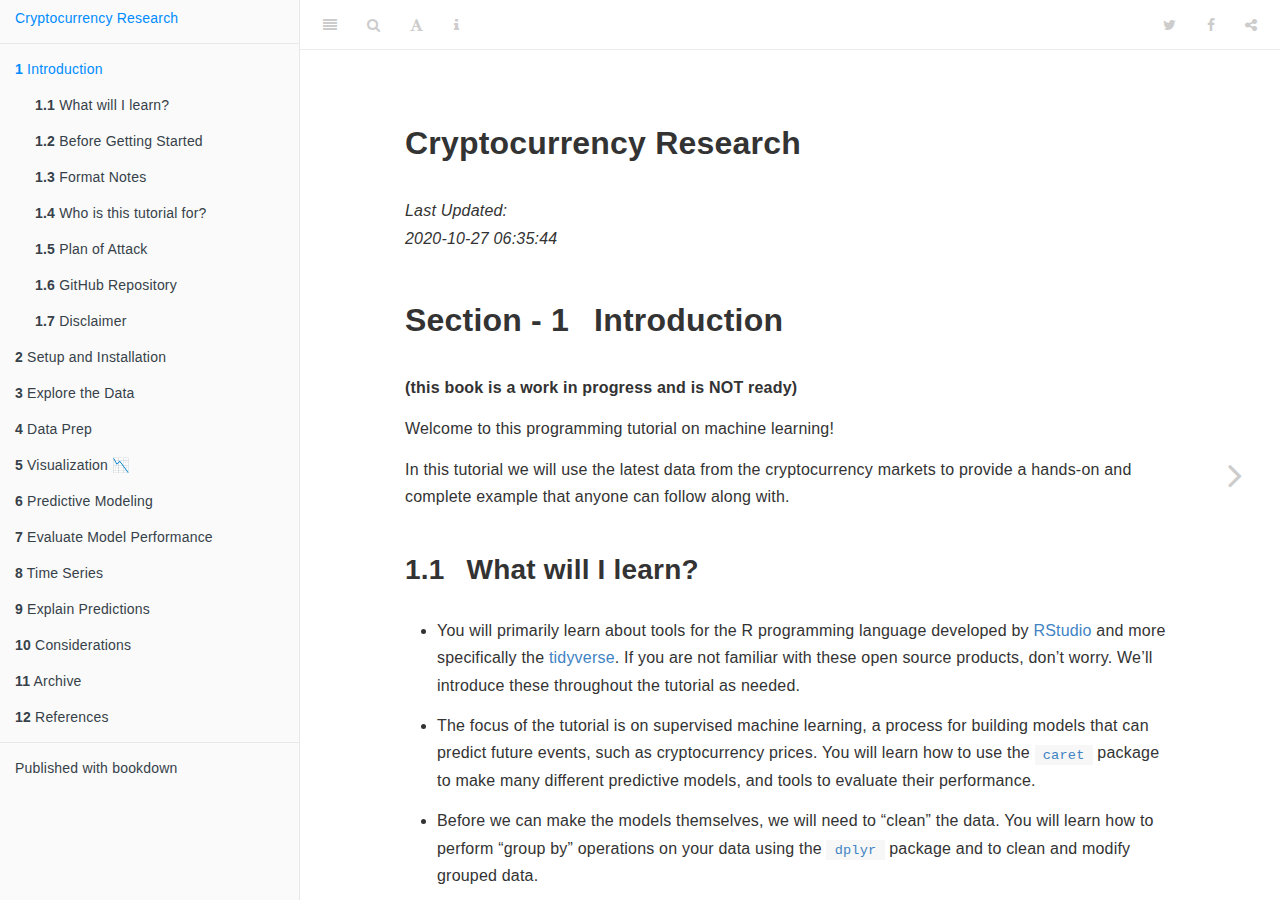
==== commit 0dfe4f7f: "updates, especially to earlier sections" ====
--- a/_book/index.html
+++ b/_book/index.html
@@ -6,7 +6,7 @@
   <meta http-equiv="X-UA-Compatible" content="IE=edge" />
   <title>Cryptocurrency Research</title>
   <meta name="description" content="Cryptocurrency Research" />
-  <meta name="generator" content="bookdown 0.21 and GitBook 2.6.7" />
+  <meta name="generator" content="bookdown 0.18 and GitBook 2.6.7" />
 
   <meta property="og:title" content="Cryptocurrency Research" />
   <meta property="og:type" content="book" />
@@ -31,7 +31,7 @@
   
 
 <link rel="next" href="setup.html"/>
-<script src="libs/header-attrs-2.5/header-attrs.js"></script>
+<script src="libs/header-attrs-2.1/header-attrs.js"></script>
 <script src="libs/jquery-2.2.3/jquery.min.js"></script>
 <link href="libs/gitbook-2.6.7/css/style.css" rel="stylesheet" />
 <link href="libs/gitbook-2.6.7/css/plugin-table.css" rel="stylesheet" />
@@ -49,20 +49,6 @@
 
 
 
-<link href="libs/anchor-sections-1.0/anchor-sections.css" rel="stylesheet" />
-<script src="libs/anchor-sections-1.0/anchor-sections.js"></script>
-<script src="libs/htmlwidgets-1.5.1/htmlwidgets.js"></script>
-<link href="libs/datatables-css-0.0.0/datatables-crosstalk.css" rel="stylesheet" />
-<script src="libs/datatables-binding-0.15/datatables.js"></script>
-<link href="libs/dt-core-1.10.20/css/jquery.dataTables.min.css" rel="stylesheet" />
-<link href="libs/dt-core-1.10.20/css/jquery.dataTables.extra.css" rel="stylesheet" />
-<script src="libs/dt-core-1.10.20/js/jquery.dataTables.min.js"></script>
-<link href="libs/crosstalk-1.1.0.1/css/crosstalk.css" rel="stylesheet" />
-<script src="libs/crosstalk-1.1.0.1/js/crosstalk.min.js"></script>
-<script src="libs/plotly-binding-4.9.2.1/plotly.js"></script>
-<script src="libs/typedarray-0.1/typedarray.min.js"></script>
-<link href="libs/plotly-htmlwidgets-css-1.52.2/plotly-htmlwidgets.css" rel="stylesheet" />
-<script src="libs/plotly-main-1.52.2/plotly-latest.min.js"></script>
 
 
 <style type="text/css">
@@ -234,7 +220,22 @@
 <li class="chapter" data-level="6.4" data-path="predictive-modeling.html"><a href="predictive-modeling.html#make-predictions"><i class="fa fa-check"></i><b>6.4</b> Make Predictions</a></li>
 <li class="chapter" data-level="6.5" data-path="predictive-modeling.html"><a href="predictive-modeling.html#traditional-timeseries"><i class="fa fa-check"></i><b>6.5</b> Traditional Timeseries</a></li>
 </ul></li>
-<li class="chapter" data-level="7" data-path="evaluate-model-performance.html"><a href="evaluate-model-performance.html"><i class="fa fa-check"></i><b>7</b> Evaluate Model Performance</a></li>
+<li class="chapter" data-level="7" data-path="evaluate-model-performance.html"><a href="evaluate-model-performance.html"><i class="fa fa-check"></i><b>7</b> Evaluate Model Performance</a>
+<ul>
+<li class="chapter" data-level="7.1" data-path="evaluate-model-performance.html"><a href="evaluate-model-performance.html#summarizing-models"><i class="fa fa-check"></i><b>7.1</b> Summarizing models</a>
+<ul>
+<li class="chapter" data-level="7.1.1" data-path="evaluate-model-performance.html"><a href="evaluate-model-performance.html#adjust-rmse"><i class="fa fa-check"></i><b>7.1.1</b> Adjust RMSE</a></li>
+<li class="chapter" data-level="7.1.2" data-path="evaluate-model-performance.html"><a href="evaluate-model-performance.html#calculate-rmse"><i class="fa fa-check"></i><b>7.1.2</b> Calculate RMSE</a></li>
+<li class="chapter" data-level="7.1.3" data-path="evaluate-model-performance.html"><a href="evaluate-model-performance.html#calculate-r2"><i class="fa fa-check"></i><b>7.1.3</b> Calculate R^2</a></li>
+<li class="chapter" data-level="7.1.4" data-path="evaluate-model-performance.html"><a href="evaluate-model-performance.html#new-section"><i class="fa fa-check"></i><b>7.1.4</b> New Section</a></li>
+</ul></li>
+<li class="chapter" data-level="7.2" data-path="evaluate-model-performance.html"><a href="evaluate-model-performance.html#visualize-results"><i class="fa fa-check"></i><b>7.2</b> Visualize Results</a>
+<ul>
+<li class="chapter" data-level="7.2.1" data-path="evaluate-model-performance.html"><a href="evaluate-model-performance.html#rmse-visualization"><i class="fa fa-check"></i><b>7.2.1</b> RMSE Visualization</a></li>
+<li class="chapter" data-level="7.2.2" data-path="evaluate-model-performance.html"><a href="evaluate-model-performance.html#both"><i class="fa fa-check"></i><b>7.2.2</b> Both</a></li>
+<li class="chapter" data-level="7.2.3" data-path="evaluate-model-performance.html"><a href="evaluate-model-performance.html#results-by-the-cryptocurrency"><i class="fa fa-check"></i><b>7.2.3</b> Results by the Cryptocurrency</a></li>
+</ul></li>
+</ul></li>
 <li class="chapter" data-level="8" data-path="time-series.html"><a href="time-series.html"><i class="fa fa-check"></i><b>8</b> Time Series</a></li>
 <li class="chapter" data-level="9" data-path="explain-predictions.html"><a href="explain-predictions.html"><i class="fa fa-check"></i><b>9</b> Explain Predictions</a></li>
 <li class="chapter" data-level="10" data-path="considerations.html"><a href="considerations.html"><i class="fa fa-check"></i><b>10</b> Considerations</a>
@@ -276,7 +277,7 @@
             <section class="normal" id="section-">
 <div id="header">
 <h1 class="title">Cryptocurrency Research</h1>
-<p class="date"><em>Last Updated:<br/> 2020-10-27 05:04:47</em></p>
+<p class="date"><em>Last Updated:<br/> 2020-10-27 06:35:44</em></p>
 </div>
 <div id="introduction" class="section level1" number="1">
 <h1><span class="header-section-number">Section - 1</span> Introduction</h1>
@@ -355,7 +356,7 @@
 </div>
 <div id="github-repository" class="section level2" number="1.6">
 <h2><span class="header-section-number">1.6</span> GitHub Repository</h2>
-<p>This tutorial has a public <span style="color: purple;"><strong>GitHub Repository</strong></span> associated with it, which is not only a website for us to easily distribute the code for others to view and use, but also where it actually runs. Every 12 hours, a process gets kicked off on the page associated with our project on GitHub.com and refreshes these results. You can view the latest runs as they execute over time here: <a href="https://github.com/ries9112/cryptocurrencyresearch-org/actions" class="uri">https://github.com/ries9112/cryptocurrencyresearch-org/actions</a></p>
+<p>This tutorial has a public <span style="color: purple;"><strong>GitHub Repository</strong></span> associated with it, which is not only a website for us to easily distribute all the code behind this document for others to view and use, but also where it actually runs. Every 12 hours, a process gets kicked off on the page associated with our project on GitHub.com and refreshes these results. You can view the latest runs as they execute over time here: <a href="https://github.com/ries9112/cryptocurrencyresearch-org/actions" class="uri">https://github.com/ries9112/cryptocurrencyresearch-org/actions</a></p>
 <!-- If you are seeing ✅ associated with the most recent runs at the link above, that means you are looking at a version that refreshed in the last 12 hours. If you are seeing red ❌ on the latest runs, you may be looking at an older analysis, but that should not be the case, check the timestamp at the top of this document to be sure. -->
 <p>Go to the <a href="setup.html#setup">next section</a> for instruction on getting setup to follow along with the code run in the tutorial. You can run every step either in the cloud on your web browser, or in your own R session. You can even make a copy of the GitHub Repository on your computer and run this “book” on the latest data (updated hourly), and make changes wherever you would like. All explained in the next section ➡️</p>
 </div>
@@ -363,6 +364,10 @@
 <h2><span class="header-section-number">1.7</span> Disclaimer</h2>
 
 <div class="rmdimportant">
+This tutorial is made available for learning and educational purposes only and the information to follow does not constitute trading advice in any way shape or form. We avoid giving any advice when it comes to trading strategies, as this is a very complex ecosystem that is out of the scope of this tutorial; we make no attempt in this regard, and if this, rather than data science, is your interest, your time would be better spent following a different tutorial that aims to answer those questions.
+</div>
+
+<div class="infoicon">
 This tutorial is made available for learning and educational purposes only and the information to follow does not constitute trading advice in any way shape or form. We avoid giving any advice when it comes to trading strategies, as this is a very complex ecosystem that is out of the scope of this tutorial; we make no attempt in this regard, and if this, rather than data science, is your interest, your time would be better spent following a different tutorial that aims to answer those questions.
 </div>
 <!-- REMEMBER OTHER SPECIAL BLOCK TYPE IS CALLED "rmdcaution" USE THESE TO DRAW ATTENTION TO ANYTHING IMPORTANT! -->
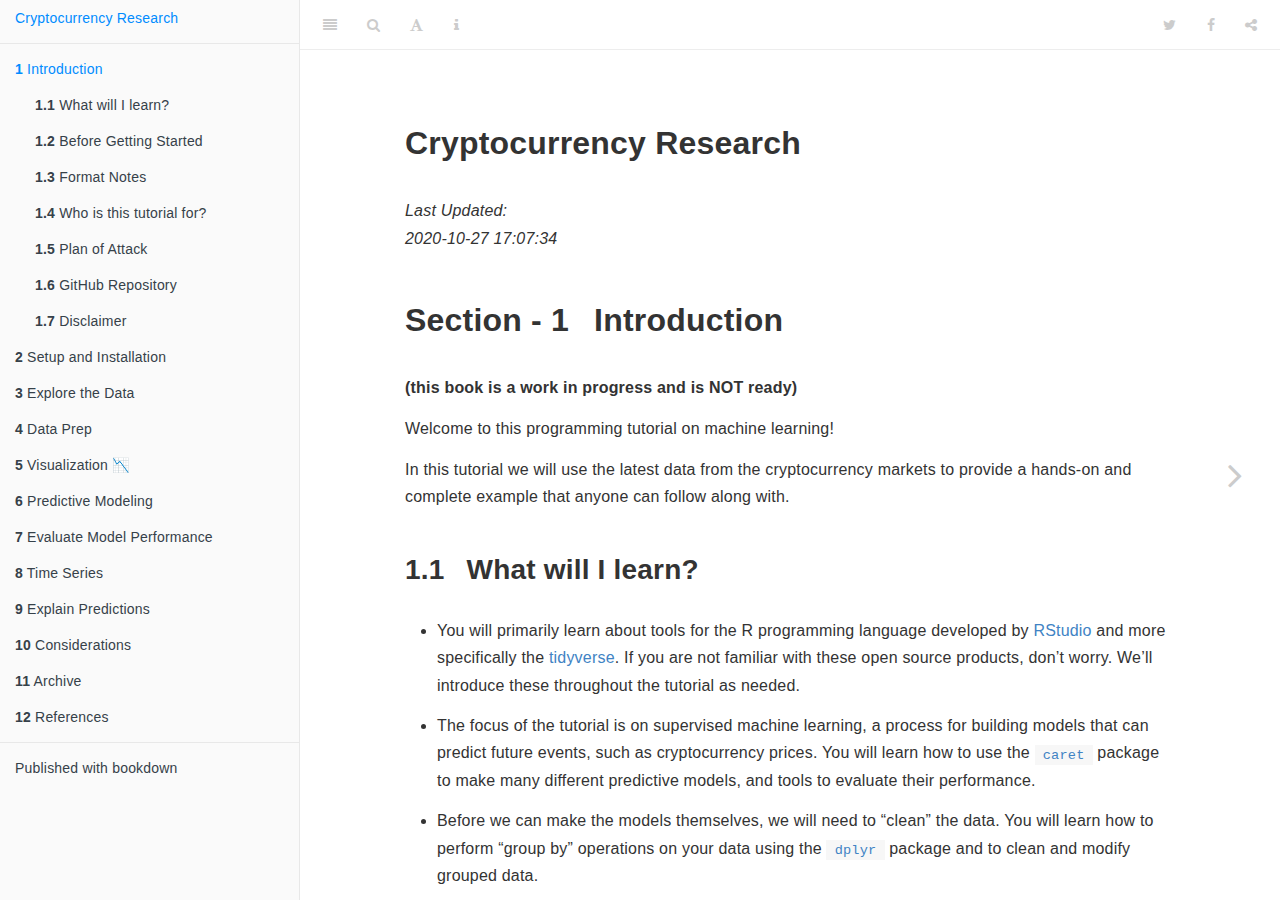
==== commit e5faf7b5: "Add html output from CI process" ====
--- a/_book/index.html
+++ b/_book/index.html
@@ -6,7 +6,7 @@
   <meta http-equiv="X-UA-Compatible" content="IE=edge" />
   <title>Cryptocurrency Research</title>
   <meta name="description" content="Cryptocurrency Research" />
-  <meta name="generator" content="bookdown 0.18 and GitBook 2.6.7" />
+  <meta name="generator" content="bookdown 0.21 and GitBook 2.6.7" />
 
   <meta property="og:title" content="Cryptocurrency Research" />
   <meta property="og:type" content="book" />
@@ -31,7 +31,7 @@
   
 
 <link rel="next" href="setup.html"/>
-<script src="libs/header-attrs-2.1/header-attrs.js"></script>
+<script src="libs/header-attrs-2.5/header-attrs.js"></script>
 <script src="libs/jquery-2.2.3/jquery.min.js"></script>
 <link href="libs/gitbook-2.6.7/css/style.css" rel="stylesheet" />
 <link href="libs/gitbook-2.6.7/css/plugin-table.css" rel="stylesheet" />
@@ -49,6 +49,20 @@
 
 
 
+<link href="libs/anchor-sections-1.0/anchor-sections.css" rel="stylesheet" />
+<script src="libs/anchor-sections-1.0/anchor-sections.js"></script>
+<script src="libs/htmlwidgets-1.5.1/htmlwidgets.js"></script>
+<link href="libs/datatables-css-0.0.0/datatables-crosstalk.css" rel="stylesheet" />
+<script src="libs/datatables-binding-0.15/datatables.js"></script>
+<link href="libs/dt-core-1.10.20/css/jquery.dataTables.min.css" rel="stylesheet" />
+<link href="libs/dt-core-1.10.20/css/jquery.dataTables.extra.css" rel="stylesheet" />
+<script src="libs/dt-core-1.10.20/js/jquery.dataTables.min.js"></script>
+<link href="libs/crosstalk-1.1.0.1/css/crosstalk.css" rel="stylesheet" />
+<script src="libs/crosstalk-1.1.0.1/js/crosstalk.min.js"></script>
+<script src="libs/plotly-binding-4.9.2.1/plotly.js"></script>
+<script src="libs/typedarray-0.1/typedarray.min.js"></script>
+<link href="libs/plotly-htmlwidgets-css-1.52.2/plotly-htmlwidgets.css" rel="stylesheet" />
+<script src="libs/plotly-main-1.52.2/plotly-latest.min.js"></script>
 
 
 <style type="text/css">
@@ -220,22 +234,7 @@
 <li class="chapter" data-level="6.4" data-path="predictive-modeling.html"><a href="predictive-modeling.html#make-predictions"><i class="fa fa-check"></i><b>6.4</b> Make Predictions</a></li>
 <li class="chapter" data-level="6.5" data-path="predictive-modeling.html"><a href="predictive-modeling.html#traditional-timeseries"><i class="fa fa-check"></i><b>6.5</b> Traditional Timeseries</a></li>
 </ul></li>
-<li class="chapter" data-level="7" data-path="evaluate-model-performance.html"><a href="evaluate-model-performance.html"><i class="fa fa-check"></i><b>7</b> Evaluate Model Performance</a>
-<ul>
-<li class="chapter" data-level="7.1" data-path="evaluate-model-performance.html"><a href="evaluate-model-performance.html#summarizing-models"><i class="fa fa-check"></i><b>7.1</b> Summarizing models</a>
-<ul>
-<li class="chapter" data-level="7.1.1" data-path="evaluate-model-performance.html"><a href="evaluate-model-performance.html#adjust-rmse"><i class="fa fa-check"></i><b>7.1.1</b> Adjust RMSE</a></li>
-<li class="chapter" data-level="7.1.2" data-path="evaluate-model-performance.html"><a href="evaluate-model-performance.html#calculate-rmse"><i class="fa fa-check"></i><b>7.1.2</b> Calculate RMSE</a></li>
-<li class="chapter" data-level="7.1.3" data-path="evaluate-model-performance.html"><a href="evaluate-model-performance.html#calculate-r2"><i class="fa fa-check"></i><b>7.1.3</b> Calculate R^2</a></li>
-<li class="chapter" data-level="7.1.4" data-path="evaluate-model-performance.html"><a href="evaluate-model-performance.html#new-section"><i class="fa fa-check"></i><b>7.1.4</b> New Section</a></li>
-</ul></li>
-<li class="chapter" data-level="7.2" data-path="evaluate-model-performance.html"><a href="evaluate-model-performance.html#visualize-results"><i class="fa fa-check"></i><b>7.2</b> Visualize Results</a>
-<ul>
-<li class="chapter" data-level="7.2.1" data-path="evaluate-model-performance.html"><a href="evaluate-model-performance.html#rmse-visualization"><i class="fa fa-check"></i><b>7.2.1</b> RMSE Visualization</a></li>
-<li class="chapter" data-level="7.2.2" data-path="evaluate-model-performance.html"><a href="evaluate-model-performance.html#both"><i class="fa fa-check"></i><b>7.2.2</b> Both</a></li>
-<li class="chapter" data-level="7.2.3" data-path="evaluate-model-performance.html"><a href="evaluate-model-performance.html#results-by-the-cryptocurrency"><i class="fa fa-check"></i><b>7.2.3</b> Results by the Cryptocurrency</a></li>
-</ul></li>
-</ul></li>
+<li class="chapter" data-level="7" data-path="evaluate-model-performance.html"><a href="evaluate-model-performance.html"><i class="fa fa-check"></i><b>7</b> Evaluate Model Performance</a></li>
 <li class="chapter" data-level="8" data-path="time-series.html"><a href="time-series.html"><i class="fa fa-check"></i><b>8</b> Time Series</a></li>
 <li class="chapter" data-level="9" data-path="explain-predictions.html"><a href="explain-predictions.html"><i class="fa fa-check"></i><b>9</b> Explain Predictions</a></li>
 <li class="chapter" data-level="10" data-path="considerations.html"><a href="considerations.html"><i class="fa fa-check"></i><b>10</b> Considerations</a>
@@ -277,7 +276,7 @@
             <section class="normal" id="section-">
 <div id="header">
 <h1 class="title">Cryptocurrency Research</h1>
-<p class="date"><em>Last Updated:<br/> 2020-10-27 06:35:44</em></p>
+<p class="date"><em>Last Updated:<br/> 2020-10-27 17:07:34</em></p>
 </div>
 <div id="introduction" class="section level1" number="1">
 <h1><span class="header-section-number">Section - 1</span> Introduction</h1>
@@ -356,7 +355,7 @@
 </div>
 <div id="github-repository" class="section level2" number="1.6">
 <h2><span class="header-section-number">1.6</span> GitHub Repository</h2>
-<p>This tutorial has a public <span style="color: purple;"><strong>GitHub Repository</strong></span> associated with it, which is not only a website for us to easily distribute all the code behind this document for others to view and use, but also where it actually runs. Every 12 hours, a process gets kicked off on the page associated with our project on GitHub.com and refreshes these results. You can view the latest runs as they execute over time here: <a href="https://github.com/ries9112/cryptocurrencyresearch-org/actions" class="uri">https://github.com/ries9112/cryptocurrencyresearch-org/actions</a></p>
+<p>This tutorial has a public <span style="color: purple;"><strong>GitHub Repository</strong></span> associated with it, which is not only a website for us to easily distribute the code for others to view and use, but also where it actually runs. Every 12 hours, a process gets kicked off on the page associated with our project on GitHub.com and refreshes these results. You can view the latest runs as they execute over time here: <a href="https://github.com/ries9112/cryptocurrencyresearch-org/actions" class="uri">https://github.com/ries9112/cryptocurrencyresearch-org/actions</a></p>
 <!-- If you are seeing ✅ associated with the most recent runs at the link above, that means you are looking at a version that refreshed in the last 12 hours. If you are seeing red ❌ on the latest runs, you may be looking at an older analysis, but that should not be the case, check the timestamp at the top of this document to be sure. -->
 <p>Go to the <a href="setup.html#setup">next section</a> for instruction on getting setup to follow along with the code run in the tutorial. You can run every step either in the cloud on your web browser, or in your own R session. You can even make a copy of the GitHub Repository on your computer and run this “book” on the latest data (updated hourly), and make changes wherever you would like. All explained in the next section ➡️</p>
 </div>
@@ -364,10 +363,6 @@
 <h2><span class="header-section-number">1.7</span> Disclaimer</h2>
 
 <div class="rmdimportant">
-This tutorial is made available for learning and educational purposes only and the information to follow does not constitute trading advice in any way shape or form. We avoid giving any advice when it comes to trading strategies, as this is a very complex ecosystem that is out of the scope of this tutorial; we make no attempt in this regard, and if this, rather than data science, is your interest, your time would be better spent following a different tutorial that aims to answer those questions.
-</div>
-
-<div class="infoicon">
 This tutorial is made available for learning and educational purposes only and the information to follow does not constitute trading advice in any way shape or form. We avoid giving any advice when it comes to trading strategies, as this is a very complex ecosystem that is out of the scope of this tutorial; we make no attempt in this regard, and if this, rather than data science, is your interest, your time would be better spent following a different tutorial that aims to answer those questions.
 </div>
 <!-- REMEMBER OTHER SPECIAL BLOCK TYPE IS CALLED "rmdcaution" USE THESE TO DRAW ATTENTION TO ANYTHING IMPORTANT! -->
--- a/_book/libs/anchor-sections-1.0/anchor-sections.css
+++ b/_book/libs/anchor-sections-1.0/anchor-sections.css
@@ -0,0 +1,4 @@
+/* Styles for section anchors */
+a.anchor-section {margin-left: 10px; visibility: hidden; color: inherit;}
+a.anchor-section::before {content: '#';}
+.hasAnchor:hover a.anchor-section {visibility: visible;}
--- a/_book/libs/datatables-css-0.0.0/datatables-crosstalk.css
+++ b/_book/libs/datatables-css-0.0.0/datatables-crosstalk.css
@@ -0,0 +1,23 @@
+.dt-crosstalk-fade {
+  opacity: 0.2;
+}
+
+html body div.DTS div.dataTables_scrollBody {
+  background: none;
+}
+
+
+/*
+Fix https://github.com/rstudio/DT/issues/563
+If the `table.display` is set to "block" (e.g., pkgdown), the browser will display
+datatable objects strangely. The search panel and the page buttons will still be
+in full-width but the table body will be "compact" and shorter.
+In therory, having this attributes will affect `dom="t"`
+with `display: block` users. But in reality, there should be no one.
+We may remove the below lines in the future if the upstream agree to have this there.
+See https://github.com/DataTables/DataTablesSrc/issues/160
+*/
+
+table.dataTable {
+  display: table;
+}
--- a/_book/libs/crosstalk-1.1.0.1/css/crosstalk.css
+++ b/_book/libs/crosstalk-1.1.0.1/css/crosstalk.css
@@ -0,0 +1,27 @@
+/* Adjust margins outwards, so column contents line up with the edges of the
+   parent of container-fluid. */
+.container-fluid.crosstalk-bscols {
+  margin-left: -30px;
+  margin-right: -30px;
+  white-space: normal;
+}
+
+/* But don't adjust the margins outwards if we're directly under the body,
+   i.e. we were the top-level of something at the console. */
+body > .container-fluid.crosstalk-bscols {
+  margin-left: auto;
+  margin-right: auto;
+}
+
+.crosstalk-input-checkboxgroup .crosstalk-options-group .crosstalk-options-column {
+  display: inline-block;
+  padding-right: 12px;
+  vertical-align: top;
+}
+
+@media only screen and (max-width:480px) {
+  .crosstalk-input-checkboxgroup .crosstalk-options-group .crosstalk-options-column {
+    display: block;
+    padding-right: inherit;
+  }
+}
--- a/_book/libs/plotly-htmlwidgets-css-1.52.2/plotly-htmlwidgets.css
+++ b/_book/libs/plotly-htmlwidgets-css-1.52.2/plotly-htmlwidgets.css
@@ -0,0 +1,9 @@
+/*
+just here so that plotly works
+correctly with ioslides.
+see https://github.com/ropensci/plotly/issues/463
+*/
+
+slide:not(.current) .plotly.html-widget{
+  display: none;
+}
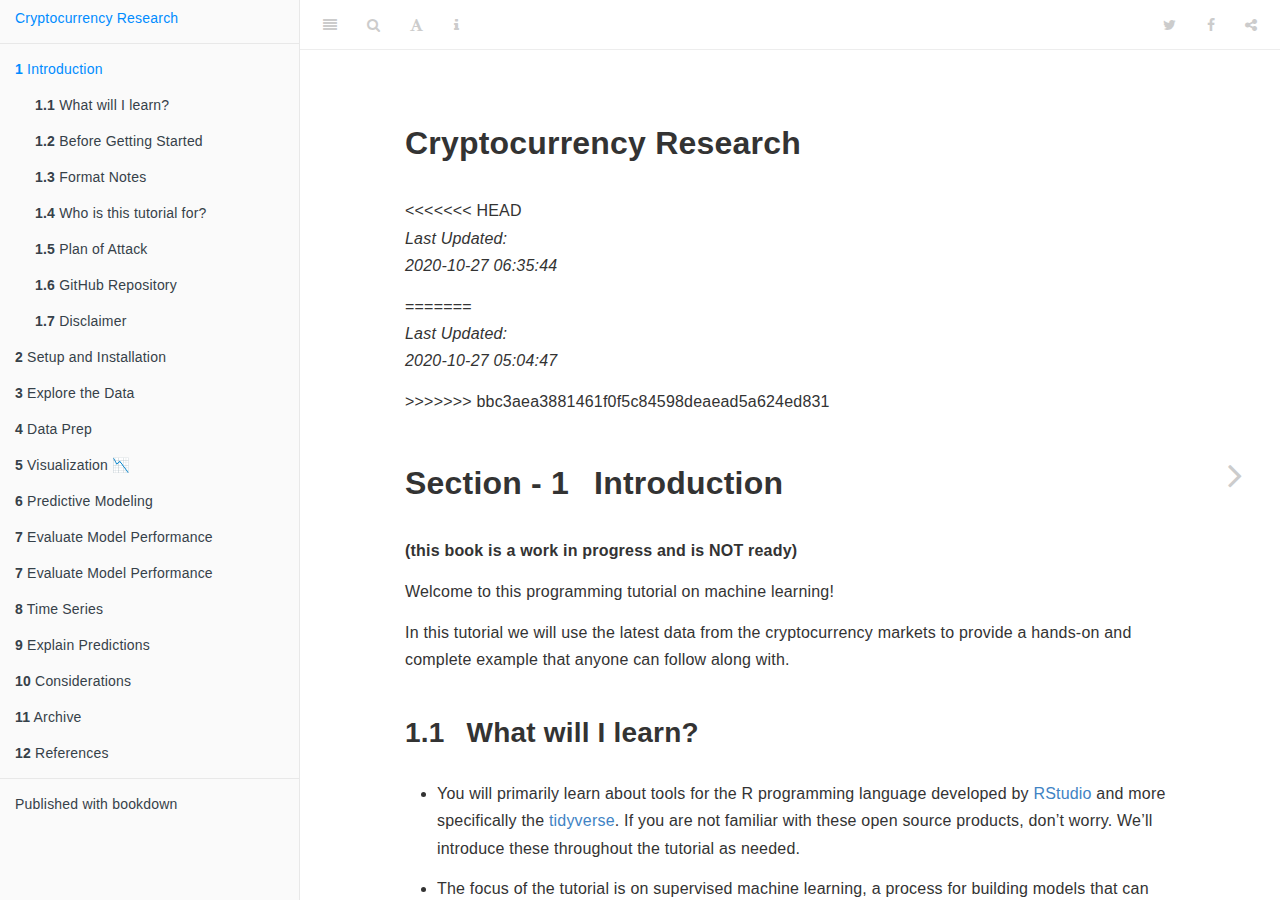
==== commit c310b5cc: "added separate .bib file for rayshader reference" ====
--- a/_book/index.html
+++ b/_book/index.html
@@ -230,6 +230,27 @@
 <li class="chapter" data-level="6.3.3" data-path="predictive-modeling.html"><a href="predictive-modeling.html#cross-validation-1"><i class="fa fa-check"></i><b>6.3.3</b> Cross Validation</a></li>
 <li class="chapter" data-level="6.3.4" data-path="predictive-modeling.html"><a href="predictive-modeling.html#xgboost-models"><i class="fa fa-check"></i><b>6.3.4</b> XGBoost models</a></li>
 <li class="chapter" data-level="6.3.5" data-path="predictive-modeling.html"><a href="predictive-modeling.html#all-other-models"><i class="fa fa-check"></i><b>6.3.5</b> All Other Models</a></li>
+<<<<<<< HEAD
+</ul></li>
+<li class="chapter" data-level="6.4" data-path="predictive-modeling.html"><a href="predictive-modeling.html#make-predictions"><i class="fa fa-check"></i><b>6.4</b> Make Predictions</a></li>
+<li class="chapter" data-level="6.5" data-path="predictive-modeling.html"><a href="predictive-modeling.html#traditional-timeseries"><i class="fa fa-check"></i><b>6.5</b> Traditional Timeseries</a></li>
+</ul></li>
+<li class="chapter" data-level="7" data-path="evaluate-model-performance.html"><a href="evaluate-model-performance.html"><i class="fa fa-check"></i><b>7</b> Evaluate Model Performance</a>
+<ul>
+<li class="chapter" data-level="7.1" data-path="evaluate-model-performance.html"><a href="evaluate-model-performance.html#summarizing-models"><i class="fa fa-check"></i><b>7.1</b> Summarizing models</a>
+<ul>
+<li class="chapter" data-level="7.1.1" data-path="evaluate-model-performance.html"><a href="evaluate-model-performance.html#adjust-rmse"><i class="fa fa-check"></i><b>7.1.1</b> Adjust RMSE</a></li>
+<li class="chapter" data-level="7.1.2" data-path="evaluate-model-performance.html"><a href="evaluate-model-performance.html#calculate-rmse"><i class="fa fa-check"></i><b>7.1.2</b> Calculate RMSE</a></li>
+<li class="chapter" data-level="7.1.3" data-path="evaluate-model-performance.html"><a href="evaluate-model-performance.html#calculate-r2"><i class="fa fa-check"></i><b>7.1.3</b> Calculate R^2</a></li>
+<li class="chapter" data-level="7.1.4" data-path="evaluate-model-performance.html"><a href="evaluate-model-performance.html#new-section"><i class="fa fa-check"></i><b>7.1.4</b> New Section</a></li>
+</ul></li>
+<li class="chapter" data-level="7.2" data-path="evaluate-model-performance.html"><a href="evaluate-model-performance.html#visualize-results"><i class="fa fa-check"></i><b>7.2</b> Visualize Results</a>
+<ul>
+<li class="chapter" data-level="7.2.1" data-path="evaluate-model-performance.html"><a href="evaluate-model-performance.html#rmse-visualization"><i class="fa fa-check"></i><b>7.2.1</b> RMSE Visualization</a></li>
+<li class="chapter" data-level="7.2.2" data-path="evaluate-model-performance.html"><a href="evaluate-model-performance.html#both"><i class="fa fa-check"></i><b>7.2.2</b> Both</a></li>
+<li class="chapter" data-level="7.2.3" data-path="evaluate-model-performance.html"><a href="evaluate-model-performance.html#results-by-the-cryptocurrency"><i class="fa fa-check"></i><b>7.2.3</b> Results by the Cryptocurrency</a></li>
+=======
+>>>>>>> bbc3aea3881461f0f5c84598deaead5a624ed831
 </ul></li>
 <li class="chapter" data-level="6.4" data-path="predictive-modeling.html"><a href="predictive-modeling.html#make-predictions"><i class="fa fa-check"></i><b>6.4</b> Make Predictions</a></li>
 <li class="chapter" data-level="6.5" data-path="predictive-modeling.html"><a href="predictive-modeling.html#traditional-timeseries"><i class="fa fa-check"></i><b>6.5</b> Traditional Timeseries</a></li>
@@ -276,7 +297,11 @@
             <section class="normal" id="section-">
 <div id="header">
 <h1 class="title">Cryptocurrency Research</h1>
-<p class="date"><em>Last Updated:<br/> 2020-10-27 17:07:34</em></p>
+<<<<<<< HEAD
+<p class="date"><em>Last Updated:<br/> 2020-10-27 06:35:44</em></p>
+=======
+<p class="date"><em>Last Updated:<br/> 2020-10-27 05:04:47</em></p>
+>>>>>>> bbc3aea3881461f0f5c84598deaead5a624ed831
 </div>
 <div id="introduction" class="section level1" number="1">
 <h1><span class="header-section-number">Section - 1</span> Introduction</h1>
@@ -355,7 +380,7 @@
 </div>
 <div id="github-repository" class="section level2" number="1.6">
 <h2><span class="header-section-number">1.6</span> GitHub Repository</h2>
-<p>This tutorial has a public <span style="color: purple;"><strong>GitHub Repository</strong></span> associated with it, which is not only a website for us to easily distribute the code for others to view and use, but also where it actually runs. Every 12 hours, a process gets kicked off on the page associated with our project on GitHub.com and refreshes these results. You can view the latest runs as they execute over time here: <a href="https://github.com/ries9112/cryptocurrencyresearch-org/actions" class="uri">https://github.com/ries9112/cryptocurrencyresearch-org/actions</a></p>
+<p>This tutorial has a public <span style="color: purple;"><strong>GitHub Repository</strong></span> associated with it, which is not only a website for us to easily distribute all the code behind this document for others to view and use, but also where it actually runs. Every 12 hours, a process gets kicked off on the page associated with our project on GitHub.com and refreshes these results. You can view the latest runs as they execute over time here: <a href="https://github.com/ries9112/cryptocurrencyresearch-org/actions" class="uri">https://github.com/ries9112/cryptocurrencyresearch-org/actions</a></p>
 <!-- If you are seeing ✅ associated with the most recent runs at the link above, that means you are looking at a version that refreshed in the last 12 hours. If you are seeing red ❌ on the latest runs, you may be looking at an older analysis, but that should not be the case, check the timestamp at the top of this document to be sure. -->
 <p>Go to the <a href="setup.html#setup">next section</a> for instruction on getting setup to follow along with the code run in the tutorial. You can run every step either in the cloud on your web browser, or in your own R session. You can even make a copy of the GitHub Repository on your computer and run this “book” on the latest data (updated hourly), and make changes wherever you would like. All explained in the next section ➡️</p>
 </div>
@@ -363,6 +388,10 @@
 <h2><span class="header-section-number">1.7</span> Disclaimer</h2>
 
 <div class="rmdimportant">
+This tutorial is made available for learning and educational purposes only and the information to follow does not constitute trading advice in any way shape or form. We avoid giving any advice when it comes to trading strategies, as this is a very complex ecosystem that is out of the scope of this tutorial; we make no attempt in this regard, and if this, rather than data science, is your interest, your time would be better spent following a different tutorial that aims to answer those questions.
+</div>
+
+<div class="infoicon">
 This tutorial is made available for learning and educational purposes only and the information to follow does not constitute trading advice in any way shape or form. We avoid giving any advice when it comes to trading strategies, as this is a very complex ecosystem that is out of the scope of this tutorial; we make no attempt in this regard, and if this, rather than data science, is your interest, your time would be better spent following a different tutorial that aims to answer those questions.
 </div>
 <!-- REMEMBER OTHER SPECIAL BLOCK TYPE IS CALLED "rmdcaution" USE THESE TO DRAW ATTENTION TO ANYTHING IMPORTANT! -->
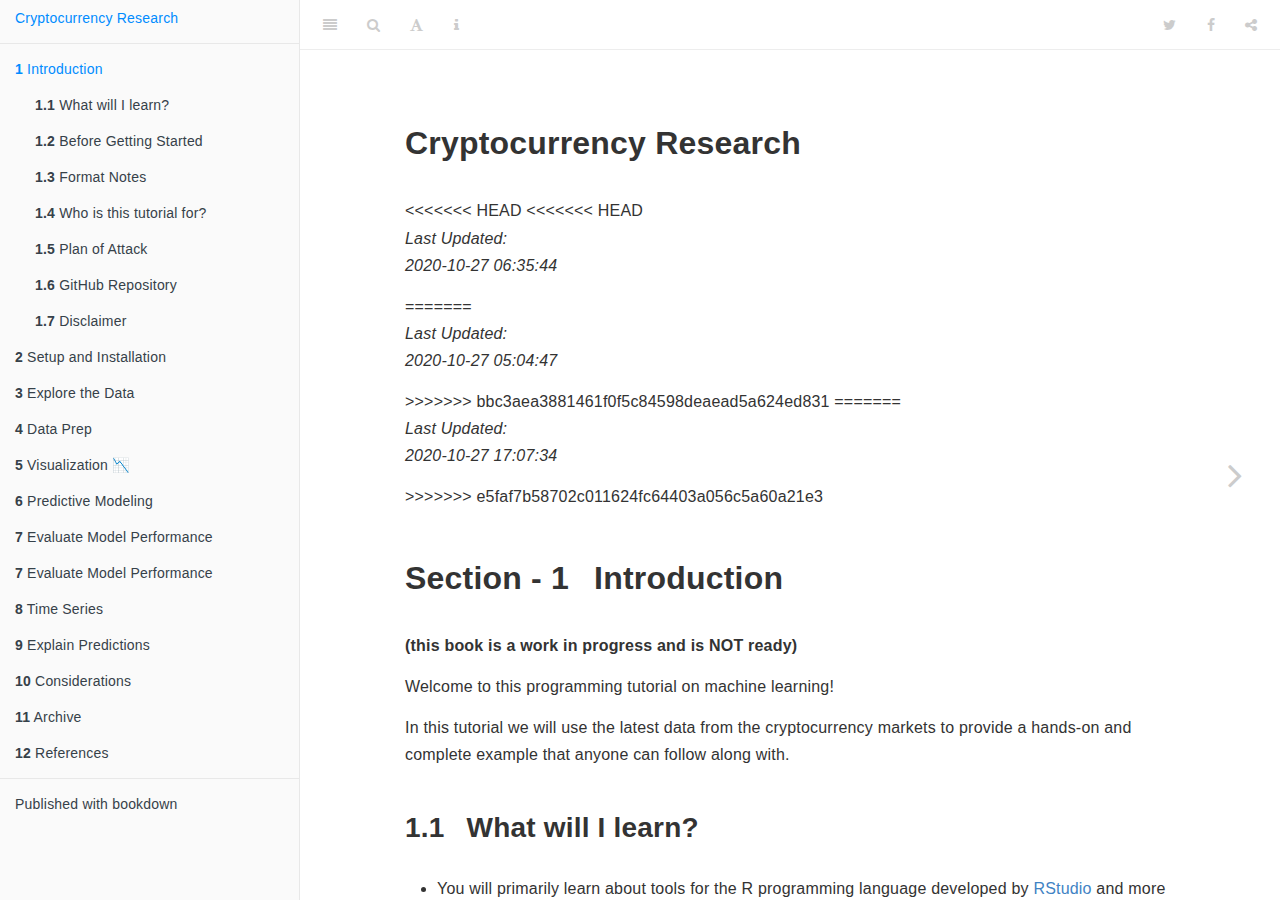
==== commit f2328b55: "Merge branch 'main' of https://github.com/ries9112/cryptocurrencyresearch-org into main" ====
--- a/_book/index.html
+++ b/_book/index.html
@@ -298,10 +298,14 @@
 <div id="header">
 <h1 class="title">Cryptocurrency Research</h1>
 <<<<<<< HEAD
+<<<<<<< HEAD
 <p class="date"><em>Last Updated:<br/> 2020-10-27 06:35:44</em></p>
 =======
 <p class="date"><em>Last Updated:<br/> 2020-10-27 05:04:47</em></p>
 >>>>>>> bbc3aea3881461f0f5c84598deaead5a624ed831
+=======
+<p class="date"><em>Last Updated:<br/> 2020-10-27 17:07:34</em></p>
+>>>>>>> e5faf7b58702c011624fc64403a056c5a60a21e3
 </div>
 <div id="introduction" class="section level1" number="1">
 <h1><span class="header-section-number">Section - 1</span> Introduction</h1>
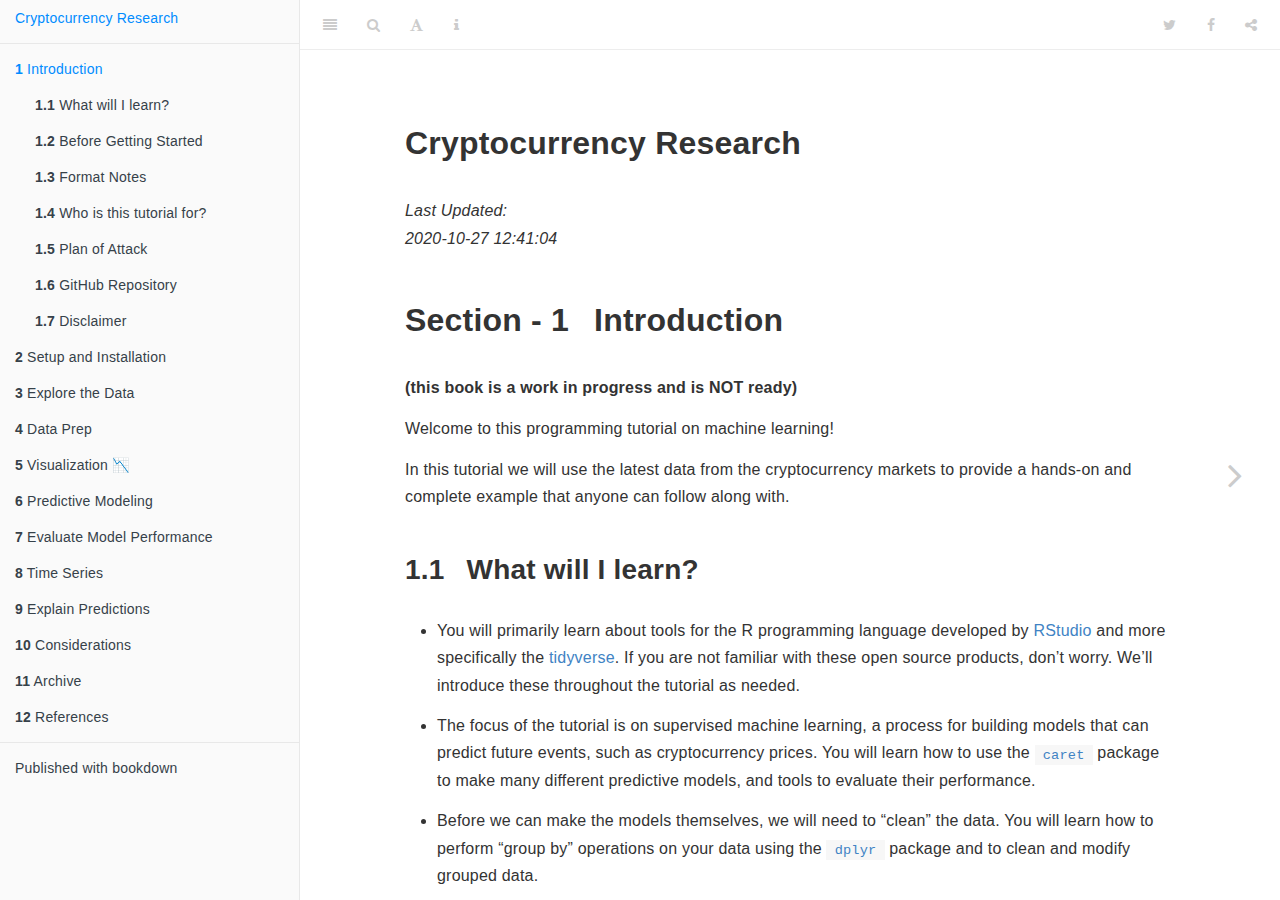
==== commit 45fb93cd: "getting things back in synch" ====
--- a/_book/index.html
+++ b/_book/index.html
@@ -6,7 +6,7 @@
   <meta http-equiv="X-UA-Compatible" content="IE=edge" />
   <title>Cryptocurrency Research</title>
   <meta name="description" content="Cryptocurrency Research" />
-  <meta name="generator" content="bookdown 0.21 and GitBook 2.6.7" />
+  <meta name="generator" content="bookdown 0.18 and GitBook 2.6.7" />
 
   <meta property="og:title" content="Cryptocurrency Research" />
   <meta property="og:type" content="book" />
@@ -31,7 +31,7 @@
   
 
 <link rel="next" href="setup.html"/>
-<script src="libs/header-attrs-2.5/header-attrs.js"></script>
+<script src="libs/header-attrs-2.1/header-attrs.js"></script>
 <script src="libs/jquery-2.2.3/jquery.min.js"></script>
 <link href="libs/gitbook-2.6.7/css/style.css" rel="stylesheet" />
 <link href="libs/gitbook-2.6.7/css/plugin-table.css" rel="stylesheet" />
@@ -49,20 +49,6 @@
 
 
 
-<link href="libs/anchor-sections-1.0/anchor-sections.css" rel="stylesheet" />
-<script src="libs/anchor-sections-1.0/anchor-sections.js"></script>
-<script src="libs/htmlwidgets-1.5.1/htmlwidgets.js"></script>
-<link href="libs/datatables-css-0.0.0/datatables-crosstalk.css" rel="stylesheet" />
-<script src="libs/datatables-binding-0.15/datatables.js"></script>
-<link href="libs/dt-core-1.10.20/css/jquery.dataTables.min.css" rel="stylesheet" />
-<link href="libs/dt-core-1.10.20/css/jquery.dataTables.extra.css" rel="stylesheet" />
-<script src="libs/dt-core-1.10.20/js/jquery.dataTables.min.js"></script>
-<link href="libs/crosstalk-1.1.0.1/css/crosstalk.css" rel="stylesheet" />
-<script src="libs/crosstalk-1.1.0.1/js/crosstalk.min.js"></script>
-<script src="libs/plotly-binding-4.9.2.1/plotly.js"></script>
-<script src="libs/typedarray-0.1/typedarray.min.js"></script>
-<link href="libs/plotly-htmlwidgets-css-1.52.2/plotly-htmlwidgets.css" rel="stylesheet" />
-<script src="libs/plotly-main-1.52.2/plotly-latest.min.js"></script>
 
 
 <style type="text/css">
@@ -164,17 +150,18 @@
 <li class="chapter" data-level="2.2" data-path="setup.html"><a href="setup.html#option-2---run-locally"><i class="fa fa-check"></i><b>2.2</b> Option 2 - Run Locally</a>
 <ul>
 <li class="chapter" data-level="2.2.1" data-path="setup.html"><a href="setup.html#setup-r"><i class="fa fa-check"></i><b>2.2.1</b> Setup R</a></li>
-</ul></li>
-<li class="chapter" data-level="2.3" data-path="setup.html"><a href="setup.html#installing-and-loading-packages"><i class="fa fa-check"></i><b>2.3</b> Installing and Loading Packages</a>
-<ul>
-<li class="chapter" data-level="2.3.1" data-path="setup.html"><a href="setup.html#github-repository-1"><i class="fa fa-check"></i><b>2.3.1</b> GitHub Repository</a></li>
+<li class="chapter" data-level="2.2.2" data-path="setup.html"><a href="setup.html#installing-and-loading-packages"><i class="fa fa-check"></i><b>2.2.2</b> Installing and Loading Packages</a></li>
+<li class="chapter" data-level="2.2.3" data-path="setup.html"><a href="setup.html#github-repository-1"><i class="fa fa-check"></i><b>2.2.3</b> GitHub Repository</a></li>
 </ul></li>
 </ul></li>
 <li class="chapter" data-level="3" data-path="explore-data.html"><a href="explore-data.html"><i class="fa fa-check"></i><b>3</b> Explore the Data</a>
 <ul>
 <li class="chapter" data-level="3.1" data-path="explore-data.html"><a href="explore-data.html#pull-the-data"><i class="fa fa-check"></i><b>3.1</b> Pull the Data</a></li>
 <li class="chapter" data-level="3.2" data-path="explore-data.html"><a href="explore-data.html#data-preview"><i class="fa fa-check"></i><b>3.2</b> Data Preview</a></li>
-<li class="chapter" data-level="3.3" data-path="explore-data.html"><a href="explore-data.html#the-definition-of-a-price"><i class="fa fa-check"></i><b>3.3</b> The definition of a “price”</a></li>
+<li class="chapter" data-level="3.3" data-path="explore-data.html"><a href="explore-data.html#the-definition-of-a-price"><i class="fa fa-check"></i><b>3.3</b> The definition of a “price”</a>
+<ul>
+<li class="chapter" data-level="3.3.1" data-path="explore-data.html"><a href="explore-data.html#in-summary"><i class="fa fa-check"></i><b>3.3.1</b> In Summary</a></li>
+</ul></li>
 <li class="chapter" data-level="3.4" data-path="explore-data.html"><a href="explore-data.html#data-quality"><i class="fa fa-check"></i><b>3.4</b> Data Quality</a></li>
 </ul></li>
 <li class="chapter" data-level="4" data-path="data-prep.html"><a href="data-prep.html"><i class="fa fa-check"></i><b>4</b> Data Prep</a>
@@ -230,7 +217,6 @@
 <li class="chapter" data-level="6.3.3" data-path="predictive-modeling.html"><a href="predictive-modeling.html#cross-validation-1"><i class="fa fa-check"></i><b>6.3.3</b> Cross Validation</a></li>
 <li class="chapter" data-level="6.3.4" data-path="predictive-modeling.html"><a href="predictive-modeling.html#xgboost-models"><i class="fa fa-check"></i><b>6.3.4</b> XGBoost models</a></li>
 <li class="chapter" data-level="6.3.5" data-path="predictive-modeling.html"><a href="predictive-modeling.html#all-other-models"><i class="fa fa-check"></i><b>6.3.5</b> All Other Models</a></li>
-<<<<<<< HEAD
 </ul></li>
 <li class="chapter" data-level="6.4" data-path="predictive-modeling.html"><a href="predictive-modeling.html#make-predictions"><i class="fa fa-check"></i><b>6.4</b> Make Predictions</a></li>
 <li class="chapter" data-level="6.5" data-path="predictive-modeling.html"><a href="predictive-modeling.html#traditional-timeseries"><i class="fa fa-check"></i><b>6.5</b> Traditional Timeseries</a></li>
@@ -249,13 +235,8 @@
 <li class="chapter" data-level="7.2.1" data-path="evaluate-model-performance.html"><a href="evaluate-model-performance.html#rmse-visualization"><i class="fa fa-check"></i><b>7.2.1</b> RMSE Visualization</a></li>
 <li class="chapter" data-level="7.2.2" data-path="evaluate-model-performance.html"><a href="evaluate-model-performance.html#both"><i class="fa fa-check"></i><b>7.2.2</b> Both</a></li>
 <li class="chapter" data-level="7.2.3" data-path="evaluate-model-performance.html"><a href="evaluate-model-performance.html#results-by-the-cryptocurrency"><i class="fa fa-check"></i><b>7.2.3</b> Results by the Cryptocurrency</a></li>
-=======
->>>>>>> bbc3aea3881461f0f5c84598deaead5a624ed831
-</ul></li>
-<li class="chapter" data-level="6.4" data-path="predictive-modeling.html"><a href="predictive-modeling.html#make-predictions"><i class="fa fa-check"></i><b>6.4</b> Make Predictions</a></li>
-<li class="chapter" data-level="6.5" data-path="predictive-modeling.html"><a href="predictive-modeling.html#traditional-timeseries"><i class="fa fa-check"></i><b>6.5</b> Traditional Timeseries</a></li>
-</ul></li>
-<li class="chapter" data-level="7" data-path="evaluate-model-performance.html"><a href="evaluate-model-performance.html"><i class="fa fa-check"></i><b>7</b> Evaluate Model Performance</a></li>
+</ul></li>
+</ul></li>
 <li class="chapter" data-level="8" data-path="time-series.html"><a href="time-series.html"><i class="fa fa-check"></i><b>8</b> Time Series</a></li>
 <li class="chapter" data-level="9" data-path="explain-predictions.html"><a href="explain-predictions.html"><i class="fa fa-check"></i><b>9</b> Explain Predictions</a></li>
 <li class="chapter" data-level="10" data-path="considerations.html"><a href="considerations.html"><i class="fa fa-check"></i><b>10</b> Considerations</a>
@@ -297,15 +278,7 @@
             <section class="normal" id="section-">
 <div id="header">
 <h1 class="title">Cryptocurrency Research</h1>
-<<<<<<< HEAD
-<<<<<<< HEAD
-<p class="date"><em>Last Updated:<br/> 2020-10-27 06:35:44</em></p>
-=======
-<p class="date"><em>Last Updated:<br/> 2020-10-27 05:04:47</em></p>
->>>>>>> bbc3aea3881461f0f5c84598deaead5a624ed831
-=======
-<p class="date"><em>Last Updated:<br/> 2020-10-27 17:07:34</em></p>
->>>>>>> e5faf7b58702c011624fc64403a056c5a60a21e3
+<p class="date"><em>Last Updated:<br/> 2020-10-27 12:41:04</em></p>
 </div>
 <div id="introduction" class="section level1" number="1">
 <h1><span class="header-section-number">Section - 1</span> Introduction</h1>
@@ -352,14 +325,14 @@
 <li><p>Whenever a <strong>function</strong> is referenced, it will be <span style="color: green;"><strong>colored green</strong></span>.</p></li>
 <li><p>Whenever an <strong>R object</strong> is referenced, it will be <span style="color: blue;"><strong>colored blue</strong></span>. We will also refer to the <strong>parameters</strong> of functions in <span style="color: blue;"><strong>blue</strong></span>.</p></li>
 <li><p>When a <strong>term</strong> is particularly common in machine learning or data science, we will call it out with <span style="color: purple;"><strong>purple text</strong></span>, but only the first time it appears.</p></li>
-<li><p>Whenever text is <strong><code>highlighted this way</code></strong>, that means it is a snippet of R code, which will usually be done to bring attention to specific parts of the code.</p></li>
+<li><p>Whenever text is <strong><code>highlighted this way</code></strong>, that means it is a snippet of <strong>R code</strong>, which will usually be done to bring attention to specific parts of the code.</p></li>
 <li><p>You will not need to login or do anything special to access any of the data or functionality shown here and you will have everything you need to copy each step on your own computer.</p></li>
 <li><p>The cryptocurrency data was chosen to produce results that change over time and because these markets don’t have any downtime (unlike the stock market).</p></li>
 </ul>
 </div>
 <div id="who-is-this-tutorial-for" class="section level2" number="1.4">
 <h2><span class="header-section-number">1.4</span> Who is this tutorial for?</h2>
-<p>Are you a Bob, Hosung, or Jessica below? This section provides more information on how to proceed with this tutorial.</p>
+<p>Are you a Bob, Hosung, or Jessica below? This section provides an example of how different users may want to approach the tutorial differently based on their levels of experience.</p>
 <ul>
 <li><p><strong>Bob (beginner)</strong>: Bob is someone who understands the idea of predictive analytics at a high level and has heard of cryptocurrencies and is interested in learning more about both, but he has never used R. Bob would definitely want to <a href="https://cryptocurrencyresearch.org/high-level/">opt for the more high-level version of this tutorial</a> first and come back to this tutorial after getting hands on experience running the code explained there and understanding what happened in each step.</p>
 <!-- -   Bob might benefit from the book ["R for Data Science"](https://r4ds.had.co.nz/), available for free online. --></li>
@@ -386,6 +359,7 @@
 <h2><span class="header-section-number">1.6</span> GitHub Repository</h2>
 <p>This tutorial has a public <span style="color: purple;"><strong>GitHub Repository</strong></span> associated with it, which is not only a website for us to easily distribute all the code behind this document for others to view and use, but also where it actually runs. Every 12 hours, a process gets kicked off on the page associated with our project on GitHub.com and refreshes these results. You can view the latest runs as they execute over time here: <a href="https://github.com/ries9112/cryptocurrencyresearch-org/actions" class="uri">https://github.com/ries9112/cryptocurrencyresearch-org/actions</a></p>
 <!-- If you are seeing ✅ associated with the most recent runs at the link above, that means you are looking at a version that refreshed in the last 12 hours. If you are seeing red ❌ on the latest runs, you may be looking at an older analysis, but that should not be the case, check the timestamp at the top of this document to be sure. -->
+<p>If you are running into problems using the code or notice any problems, please let us know by creating an <strong><em>issue</em></strong> on the GitHub repository: <a href="https://github.com/ries9112/cryptocurrencyresearch-org/issues" class="uri">https://github.com/ries9112/cryptocurrencyresearch-org/issues</a></p>
 <p>Go to the <a href="setup.html#setup">next section</a> for instruction on getting setup to follow along with the code run in the tutorial. You can run every step either in the cloud on your web browser, or in your own R session. You can even make a copy of the GitHub Repository on your computer and run this “book” on the latest data (updated hourly), and make changes wherever you would like. All explained in the next section ➡️</p>
 </div>
 <div id="disclaimer" class="section level2" number="1.7">
@@ -394,11 +368,9 @@
 <div class="rmdimportant">
 This tutorial is made available for learning and educational purposes only and the information to follow does not constitute trading advice in any way shape or form. We avoid giving any advice when it comes to trading strategies, as this is a very complex ecosystem that is out of the scope of this tutorial; we make no attempt in this regard, and if this, rather than data science, is your interest, your time would be better spent following a different tutorial that aims to answer those questions.
 </div>
-
-<div class="infoicon">
-This tutorial is made available for learning and educational purposes only and the information to follow does not constitute trading advice in any way shape or form. We avoid giving any advice when it comes to trading strategies, as this is a very complex ecosystem that is out of the scope of this tutorial; we make no attempt in this regard, and if this, rather than data science, is your interest, your time would be better spent following a different tutorial that aims to answer those questions.
-</div>
 <!-- REMEMBER OTHER SPECIAL BLOCK TYPE IS CALLED "rmdcaution" USE THESE TO DRAW ATTENTION TO ANYTHING IMPORTANT! -->
+<iframe src="https://yutannihilation.github.io/allYourFigureAreBelongToUs/ggthemes/" width="672" height="600px">
+</iframe>
 
 </div>
 </div>
--- a/_book/libs/gitbook-2.6.7/css/plugin-bookdown.css
+++ b/_book/libs/gitbook-2.6.7/css/plugin-bookdown.css
@@ -90,7 +90,7 @@
 span.theorem, span.lemma, span.corollary, span.proposition, span.conjecture {
   font-style: normal;
 }
-div.proof>*:last-child:after {
+div.proof:after {
   content: "\25a2";
   float: right;
 }
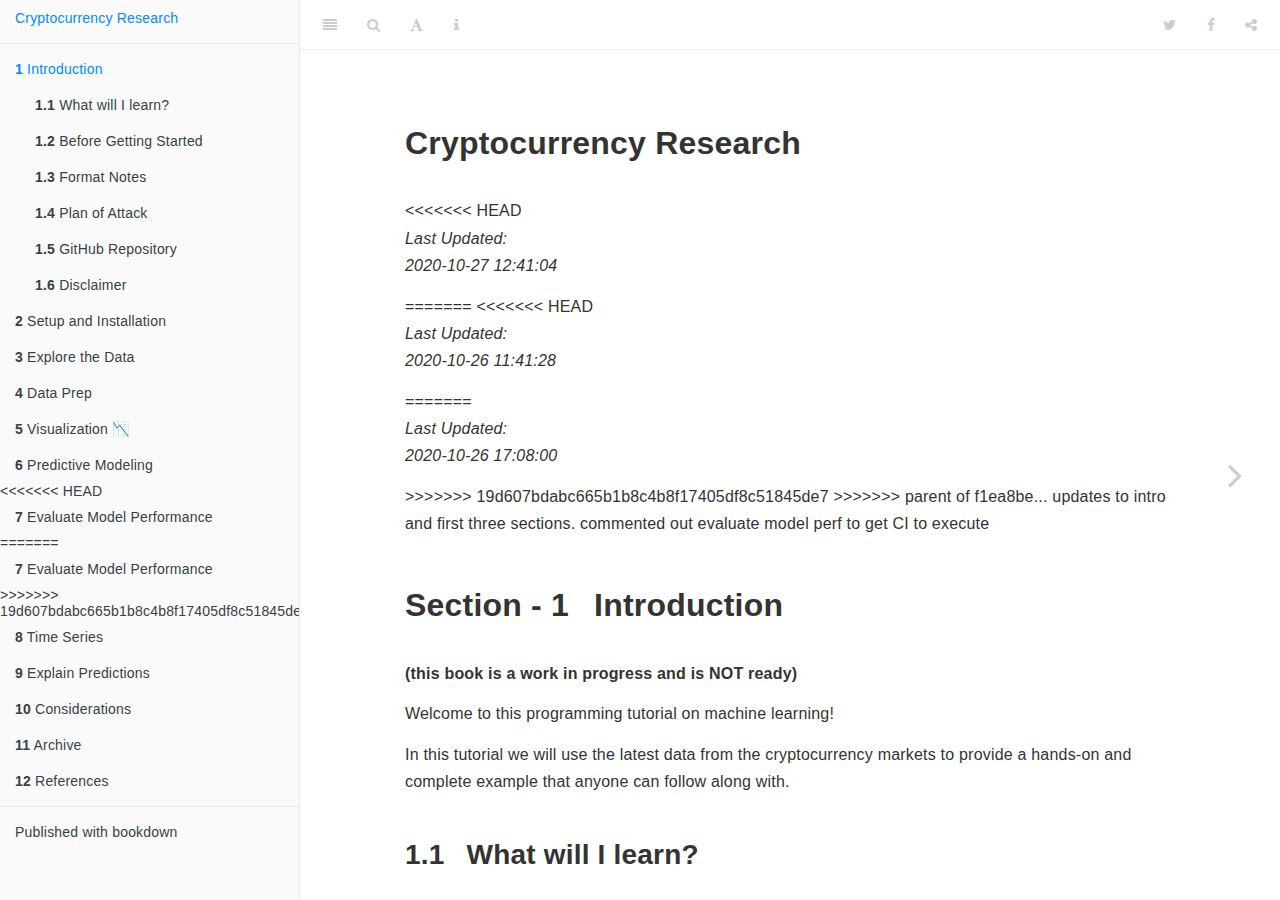
==== commit e4986c6c: "test older commit again" ====
--- a/_book/index.html
+++ b/_book/index.html
@@ -139,10 +139,9 @@
 <li class="chapter" data-level="1.2.1" data-path="index.html"><a href="index.html#high-level-version"><i class="fa fa-check"></i><b>1.2.1</b> High-Level Version</a></li>
 </ul></li>
 <li class="chapter" data-level="1.3" data-path="index.html"><a href="index.html#format-notes"><i class="fa fa-check"></i><b>1.3</b> Format Notes</a></li>
-<li class="chapter" data-level="1.4" data-path="index.html"><a href="index.html#who-is-this-tutorial-for"><i class="fa fa-check"></i><b>1.4</b> Who is this tutorial for?</a></li>
-<li class="chapter" data-level="1.5" data-path="index.html"><a href="index.html#plan-of-attack"><i class="fa fa-check"></i><b>1.5</b> Plan of Attack</a></li>
-<li class="chapter" data-level="1.6" data-path="index.html"><a href="index.html#github-repository"><i class="fa fa-check"></i><b>1.6</b> GitHub Repository</a></li>
-<li class="chapter" data-level="1.7" data-path="index.html"><a href="index.html#disclaimer"><i class="fa fa-check"></i><b>1.7</b> Disclaimer</a></li>
+<li class="chapter" data-level="1.4" data-path="index.html"><a href="index.html#plan-of-attack"><i class="fa fa-check"></i><b>1.4</b> Plan of Attack</a></li>
+<li class="chapter" data-level="1.5" data-path="index.html"><a href="index.html#github-repository"><i class="fa fa-check"></i><b>1.5</b> GitHub Repository</a></li>
+<li class="chapter" data-level="1.6" data-path="index.html"><a href="index.html#disclaimer"><i class="fa fa-check"></i><b>1.6</b> Disclaimer</a></li>
 </ul></li>
 <li class="chapter" data-level="2" data-path="setup.html"><a href="setup.html"><i class="fa fa-check"></i><b>2</b> Setup and Installation</a>
 <ul>
@@ -221,6 +220,7 @@
 <li class="chapter" data-level="6.4" data-path="predictive-modeling.html"><a href="predictive-modeling.html#make-predictions"><i class="fa fa-check"></i><b>6.4</b> Make Predictions</a></li>
 <li class="chapter" data-level="6.5" data-path="predictive-modeling.html"><a href="predictive-modeling.html#traditional-timeseries"><i class="fa fa-check"></i><b>6.5</b> Traditional Timeseries</a></li>
 </ul></li>
+<<<<<<< HEAD
 <li class="chapter" data-level="7" data-path="evaluate-model-performance.html"><a href="evaluate-model-performance.html"><i class="fa fa-check"></i><b>7</b> Evaluate Model Performance</a>
 <ul>
 <li class="chapter" data-level="7.1" data-path="evaluate-model-performance.html"><a href="evaluate-model-performance.html#summarizing-models"><i class="fa fa-check"></i><b>7.1</b> Summarizing models</a>
@@ -237,6 +237,9 @@
 <li class="chapter" data-level="7.2.3" data-path="evaluate-model-performance.html"><a href="evaluate-model-performance.html#results-by-the-cryptocurrency"><i class="fa fa-check"></i><b>7.2.3</b> Results by the Cryptocurrency</a></li>
 </ul></li>
 </ul></li>
+=======
+<li class="chapter" data-level="7" data-path="evaluate-model-performance.html"><a href="evaluate-model-performance.html"><i class="fa fa-check"></i><b>7</b> Evaluate Model Performance</a></li>
+>>>>>>> 19d607bdabc665b1b8c4b8f17405df8c51845de7
 <li class="chapter" data-level="8" data-path="time-series.html"><a href="time-series.html"><i class="fa fa-check"></i><b>8</b> Time Series</a></li>
 <li class="chapter" data-level="9" data-path="explain-predictions.html"><a href="explain-predictions.html"><i class="fa fa-check"></i><b>9</b> Explain Predictions</a></li>
 <li class="chapter" data-level="10" data-path="considerations.html"><a href="considerations.html"><i class="fa fa-check"></i><b>10</b> Considerations</a>
@@ -278,7 +281,15 @@
             <section class="normal" id="section-">
 <div id="header">
 <h1 class="title">Cryptocurrency Research</h1>
+<<<<<<< HEAD
 <p class="date"><em>Last Updated:<br/> 2020-10-27 12:41:04</em></p>
+=======
+<<<<<<< HEAD
+<p class="date"><em>Last Updated:<br/> 2020-10-26 11:41:28</em></p>
+=======
+<p class="date"><em>Last Updated:<br/> 2020-10-26 17:08:00</em></p>
+>>>>>>> 19d607bdabc665b1b8c4b8f17405df8c51845de7
+>>>>>>> parent of f1ea8be... updates to intro and first three sections. commented out evaluate model perf to get CI to execute
 </div>
 <div id="introduction" class="section level1" number="1">
 <h1><span class="header-section-number">Section - 1</span> Introduction</h1>
@@ -288,7 +299,7 @@
 <div id="what-will-i-learn" class="section level2" number="1.1">
 <h2><span class="header-section-number">1.1</span> What will I learn?</h2>
 <ul>
-<li><p>You will primarily learn about tools for the R programming language developed by <a href="https://rstudio.com/">RStudio</a> and more specifically the <a href="https://www.tidyverse.org/">tidyverse</a>. If you are not familiar with these open source products, don’t worry. We’ll introduce these throughout the tutorial as needed.</p></li>
+<li><p>In this tutorial you will primarily learn about tools for the R programming language developed by <a href="https://rstudio.com/">RStudio</a> and more specifically the <a href="https://www.tidyverse.org/">tidyverse</a>. If you are not familiar with these open source products, don’t worry. We’ll introduce these throughout the tutorial as needed.</p></li>
 <li><p>The focus of the tutorial is on supervised machine learning, a process for building models that can predict future events, such as cryptocurrency prices. You will learn how to use the <a href="https://topepo.github.io/caret/index.html"><code>caret</code></a> package to make many different predictive models, and tools to evaluate their performance.</p></li>
 <li><p>Before we can make the models themselves, we will need to “clean” the data. You will learn how to perform “group by” operations on your data using the <a href="https://dplyr.tidyverse.org/"><code>dplyr</code></a> package and to clean and modify grouped data.</p></li>
 </ul>
@@ -309,18 +320,37 @@
 <div id="high-level-version" class="section level3" number="1.2.1">
 <h3><span class="header-section-number">1.2.1</span> High-Level Version</h3>
 <p>If you are not very familiar with programming in either R or Python, or are not sure what cryptocurrencies are, you should <strong>definitely</strong> work your way through the <a href="https://cryptocurrencyresearch.org/high-level/">high-level version first</a>. If you are an intermediate programmer we still recommend the <a href="https://cryptocurrencyresearch.org/high-level/">high-level version first</a>.</p>
+<<<<<<< HEAD
 <p>Below is an embedded version of the high-level version, but we recommend using <a href="https://cryptocurrencyresearch.org/high-level/">any of the links given to view it in its own web browser window</a>. <!-- Once in its own window it can be full-screened by pressing on the **f** button on your keyboard. If you are viewing the tutorial from a phone going to the link will also be much better. --></p>
 <iframe src="https://cryptocurrencyresearch.org/high-level/" width="672" height="400px">
 </iframe>
 <!-- #### What is the Difference? -->
 <!-- [TODO - WORTH ADDING THIS IN?] -->
 <!-- In the high-level version we only deal with one cryptocurrency and use a dataset that was cleaned ahead of time and simplify many aspects of the problem, including what constitutes a price. -->
+=======
+<p>Below is an embedded version of the high-level version, but we recommend using any of the links above to view it in its own window. Once in its own window it can be full-screened by pressing on the <strong>f</strong> button on your keyboard.
+<iframe src="https://cryptocurrencyresearch.org/high-level/" width="672" height="400px"></iframe></p>
+
+<div class="infoicon">
+When following along with the high-level tutorial embedded above, the results will be completely reproducible and the document is static and does not update over time meaning your results will exactly match those shown. The document you are currently reading this text on on the other hand updates every 12 hours. You will be able to access the same data source, but it updates hourly by the 8th minute of every hour with the most recent data, so this document and your results won’t perfectly match.
+</div>
+<!-- ## Who is this example for? -->
+<!-- Are you a Bob, Hosung, or Jessica below? This section provides more information on how to proceed with this tutorial. -->
+<!-- -   **Bob (beginner)**: Bob is someone who understands the idea of predictive analytics at a high level and has heard of cryptocurrencies and is interested in learning more about both, but he has never used R. Bob would want to first [learn the basics of the R programming language](https://predictcrypto.org/r-basics-tutorial). Afterwards, like Hosung, he might decide to [opt for the more high-level version of this tutorial](https://cryptocurrencyresearch.org/high-level/). -->
+<!--     -   Bob might benefit from the book ["R for Data Science"](https://r4ds.had.co.nz/) and DataCamp's free ["Introduction to R"](https://www.datacamp.com/courses/free-introduction-to-r) course are great resources as well. Both are available for free online. -->
+<!-- -   **Hosung (intermediate)**: Hosung is a statistician who learned to use R 10 years ago. He has heard of the tidyverse, but doesn't regularly use it in his work and he usually sticks to base R as his preference. Hosung should review the example explaining the pipe operator and the tidyverse [when it comes up in the next section](https://cryptocurrencyresearch.org/setup.html#tidy-example). Hosung does not care much for cryptocurrencies specifically, but is interested in learning new tools to use for his work in R and getting some useful boilerplate code. Hosung would want to start with the [**high-level version of this tutorial**](https://cryptocurrencyresearch.org/high-level/) and later return to the [**detailed tutorial**](https://cryptocurrencyresearch.org/index.html#introduction). -->
+<!-- -   **Jessica (expert)**: Jessica is a business analyst who has experience with both R and the Tidyverse and uses the pipe operator (%\>%) regularly. Jessica should [**move onto the next section**](#introduction) for the detailed tutorial. -->
+<!-- ### Approach taken -->
+<!-- It is also worth mentioning that we will be taking a very practical approach to machine learning. Because we are modeling many cryptocurrencies independently at the same time and the dataset evolves as time passes, it becomes difficult to make a decision across the board in terms of what the "best model" to use is because it may change based on the specific cryptocurrency in question and/or over time. -->
+<p><!-- [TODO - KEEP ADDING HERE?] --></p>
+>>>>>>> parent of f1ea8be... updates to intro and first three sections. commented out evaluate model perf to get CI to execute
 </div>
 </div>
 <div id="format-notes" class="section level2" number="1.3">
 <h2><span class="header-section-number">1.3</span> Format Notes</h2>
 <ul>
 <li><p>You can hide the sidebar on the left by pressing the <strong><em>s</em></strong> key on your keyboard.</p></li>
+<<<<<<< HEAD
 <li><p>Exactly like was done in the <a href="https://cryptocurrencyresearch.org/high-level/#/overview---continued">high-level version</a>, whenever an <strong>R package</strong> is referenced, the text will be <span style="color: orange;"><strong>colored orange</strong></span>. We will discuss <strong><em>R packages</em></strong> and the rest of the terms below later in this document, but if you are not familiar with these terms please look through the <a href="https://cryptocurrencyresearch.org/high-level/">high-level version first</a>.</p></li>
 <li><p>Whenever a <strong>function</strong> is referenced, it will be <span style="color: green;"><strong>colored green</strong></span>.</p></li>
 <li><p>Whenever an <strong>R object</strong> is referenced, it will be <span style="color: blue;"><strong>colored blue</strong></span>. We will also refer to the <strong>parameters</strong> of functions in <span style="color: blue;"><strong>blue</strong></span>.</p></li>
@@ -333,37 +363,47 @@
 <div id="who-is-this-tutorial-for" class="section level2" number="1.4">
 <h2><span class="header-section-number">1.4</span> Who is this tutorial for?</h2>
 <p>Are you a Bob, Hosung, or Jessica below? This section provides an example of how different users may want to approach the tutorial differently based on their levels of experience.</p>
-<ul>
-<li><p><strong>Bob (beginner)</strong>: Bob is someone who understands the idea of predictive analytics at a high level and has heard of cryptocurrencies and is interested in learning more about both, but he has never used R. Bob would definitely want to <a href="https://cryptocurrencyresearch.org/high-level/">opt for the more high-level version of this tutorial</a> first and come back to this tutorial after getting hands on experience running the code explained there and understanding what happened in each step.</p>
-<!-- -   Bob might benefit from the book ["R for Data Science"](https://r4ds.had.co.nz/), available for free online. --></li>
-<li><p><strong>Hosung (intermediate)</strong>: Hosung is a statistician who learned to use R 10 years ago and understands how to use R and Python but has not used either in several years and he is looking for new powerful and easy tools he can use for his job and research. Hosung would want to start with the <a href="https://cryptocurrencyresearch.org/high-level/"><strong>high-level version of this tutorial</strong></a> and later return to the <a href="https://cryptocurrencyresearch.org/index.html#introduction"><strong>detailed tutorial</strong></a>.</p></li>
-<li><p><strong>Jessica (expert)</strong>: Jessica is a business analyst who has experience with both R and the Tidyverse and uses the pipe operator (%&gt;%) regularly. She is also familiar with functional programming and has worked with nested dataframes. Jessica should <a href="setup.html#setup"><strong>move onto the next section</strong></a> of this tutorial directly.</p></li>
-</ul>
-<!-- ### Approach taken -->
-<!-- It is also worth mentioning that we will be taking a very practical approach to machine learning. Because we are modeling many cryptocurrencies independently at the same time and the dataset evolves as time passes, it becomes difficult to make a decision across the board in terms of what the "best model" to use is because it may change based on the specific cryptocurrency in question and/or over time. -->
-<!-- [TODO - KEEP ADDING HERE?] -->
-</div>
-<div id="plan-of-attack" class="section level2" number="1.5">
-<h2><span class="header-section-number">1.5</span> Plan of Attack</h2>
+=======
+<li><p>The cryptocurrency data was chosen to produce results that change over time and because these markets don’t have any downtime (unlike the stock market).</p></li>
+</ul>
+<!-- [TODO - JUST LIKE THE HIGH LEVEL VERSION, WE WILL USE COLOR CODING] -->
+>>>>>>> parent of f1ea8be... updates to intro and first three sections. commented out evaluate model perf to get CI to execute
+<ul>
+<li><p>Whenever an <strong>R package</strong> is referenced, the text will be <span style="color: #ae7b11;"> <strong>colored orange</strong></span>. We will discuss <strong><em>R packages</em></strong> and the rest of the terms below later on in this presentation.</p></li>
+<li><p>Whenever a <strong>function</strong> is referenced, it will be <span style="color: green;"> colored green</span>.</p></li>
+<li><p>Whenever an <strong>R object</strong> is referenced, it will be <span style="color: blue;"> colored blue</span>. We will also refer to the <strong>parameters</strong> of functions in <span style="color: blue;">blue</span>.</p></li>
+<li><p>When a <strong>term</strong> is particularly common in machine learning or data science, we will call it out with <span style="color: purple;"> purple text</span>, but only the first time it appears.</p></li>
+<li><p>Whenever text is <strong><code>highlighted this way</code></strong>, that means it is a snippet of R code, which will usually be done to bring attention to specific parts of the code.</p></li>
+</ul>
+</div>
+<div id="plan-of-attack" class="section level2" number="1.4">
+<h2><span class="header-section-number">1.4</span> Plan of Attack</h2>
 <p>How will we generate predictive models to predict cryptocurrency prices? At a high level, here are the steps we will be taking:</p>
 <ol style="list-style-type: decimal">
 <li><p><a href="setup.html#setup">Setup guide</a>. Installation guide on getting the tools used installed on your machine.</p></li>
 <li><p><a href="explore-data.html#explore-data">Explore data</a>. What <strong><em>is</em></strong> the data we are working with? How “good” is the “quality”?</p></li>
 <li><p><a href="data-prep.html#data-prep">Prepare the data</a>. Make adjustments to “clean” the data based on the findings from the previous section to avoid running into problems when making models to make predictions.</p></li>
-<li><p><a href="visualization.html#visualization">Visualize the data</a>. Visualizing the data can be an effective way to understand relationships, trends and outliers before creating predictive models, and is generally useful for many different purposes. Definitely the most fun section!</p></li>
+<li><p><a href="visualization.html#visualization">Visualize the data</a>. Visualizing the data can be an effective way to understand relationships, trends and outliers before creating predictive models.</p></li>
 <li><p><a href="predictive-modeling.html#predictive-modeling">Make predictive models</a>. Now we are ready to take the data available to us and use it to make predictive models that can be used to make predictions about future price movements using the latest data.</p></li>
 <li><p><a href="evaluate-model-performance.html#evaluate-model-performance">Evaluate the performance of the models</a>. Before we can use the predictive models to make predictions on the latest data, we need to understand how well we expect them to perform, which is also essential in detecting issues.</p></li>
 </ol>
 </div>
+<<<<<<< HEAD
 <div id="github-repository" class="section level2" number="1.6">
 <h2><span class="header-section-number">1.6</span> GitHub Repository</h2>
 <p>This tutorial has a public <span style="color: purple;"><strong>GitHub Repository</strong></span> associated with it, which is not only a website for us to easily distribute all the code behind this document for others to view and use, but also where it actually runs. Every 12 hours, a process gets kicked off on the page associated with our project on GitHub.com and refreshes these results. You can view the latest runs as they execute over time here: <a href="https://github.com/ries9112/cryptocurrencyresearch-org/actions" class="uri">https://github.com/ries9112/cryptocurrencyresearch-org/actions</a></p>
 <!-- If you are seeing ✅ associated with the most recent runs at the link above, that means you are looking at a version that refreshed in the last 12 hours. If you are seeing red ❌ on the latest runs, you may be looking at an older analysis, but that should not be the case, check the timestamp at the top of this document to be sure. -->
 <p>If you are running into problems using the code or notice any problems, please let us know by creating an <strong><em>issue</em></strong> on the GitHub repository: <a href="https://github.com/ries9112/cryptocurrencyresearch-org/issues" class="uri">https://github.com/ries9112/cryptocurrencyresearch-org/issues</a></p>
 <p>Go to the <a href="setup.html#setup">next section</a> for instruction on getting setup to follow along with the code run in the tutorial. You can run every step either in the cloud on your web browser, or in your own R session. You can even make a copy of the GitHub Repository on your computer and run this “book” on the latest data (updated hourly), and make changes wherever you would like. All explained in the next section ➡️</p>
-</div>
-<div id="disclaimer" class="section level2" number="1.7">
-<h2><span class="header-section-number">1.7</span> Disclaimer</h2>
+=======
+<div id="github-repository" class="section level2" number="1.5">
+<h2><span class="header-section-number">1.5</span> GitHub Repository</h2>
+<p>In the <a href="setup.html#setup">next section</a> we will talk more about the GitHub Repository for this tutorial, for now you can check on the latest run history for this document, which is expected to update every 12 hours every day: <a href="https://github.com/ries9112/cryptocurrencyresearch-org/actions" class="uri">https://github.com/ries9112/cryptocurrencyresearch-org/actions</a></p>
+<p>If you are seeing ✅ associated with the most recent runs at the link above, that means you are looking at a version that refreshed in the last 12 hours. If you are seeing red ❌ on the latest runs, you may be looking at an older analysis, but that should not be the case, check the timestamp at the top of this document to be sure.</p>
+>>>>>>> parent of f1ea8be... updates to intro and first three sections. commented out evaluate model perf to get CI to execute
+</div>
+<div id="disclaimer" class="section level2" number="1.6">
+<h2><span class="header-section-number">1.6</span> Disclaimer</h2>
 
 <div class="rmdimportant">
 This tutorial is made available for learning and educational purposes only and the information to follow does not constitute trading advice in any way shape or form. We avoid giving any advice when it comes to trading strategies, as this is a very complex ecosystem that is out of the scope of this tutorial; we make no attempt in this regard, and if this, rather than data science, is your interest, your time would be better spent following a different tutorial that aims to answer those questions.
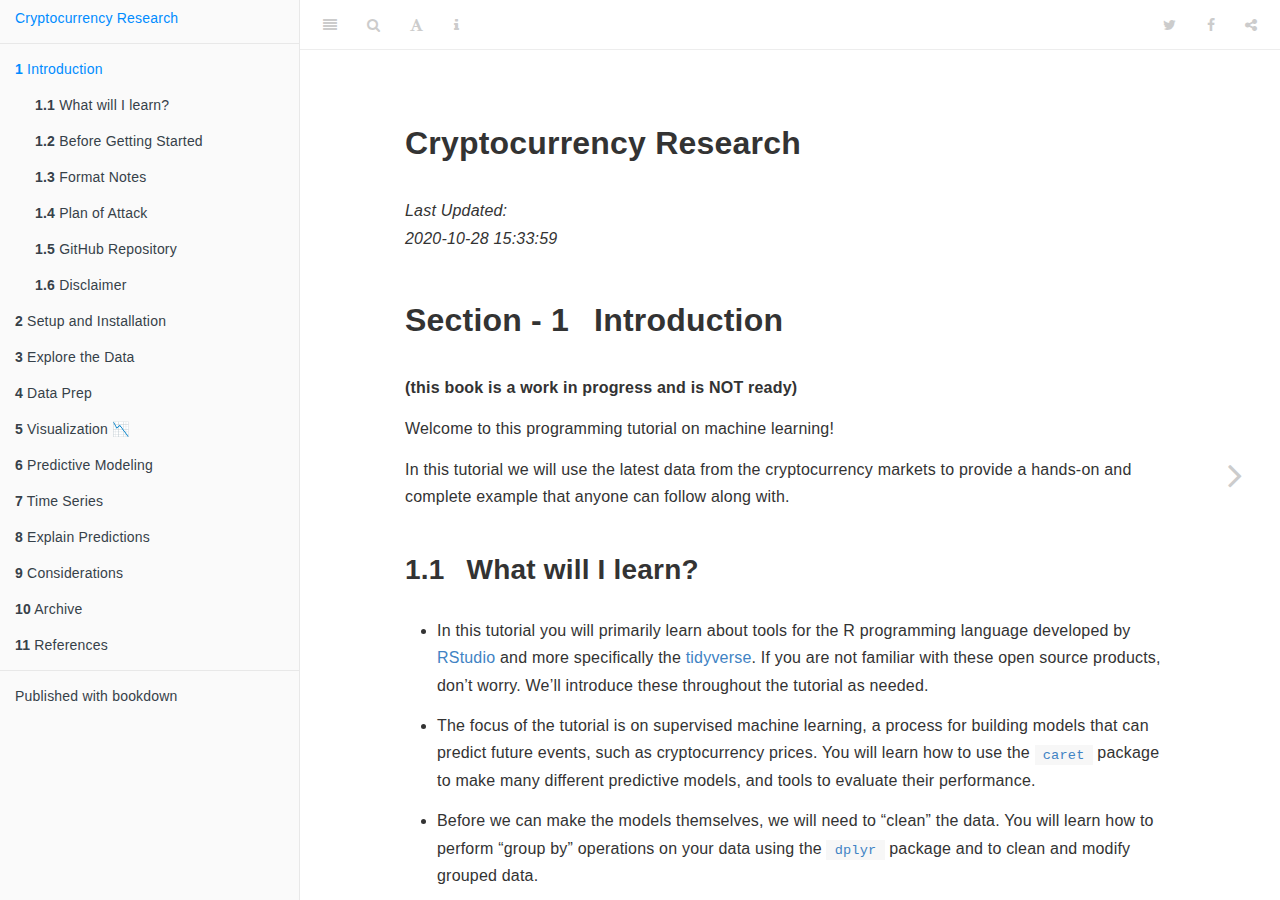
==== commit 5360da49: "Add html output from CI process" ====
--- a/_book/index.html
+++ b/_book/index.html
@@ -6,7 +6,7 @@
   <meta http-equiv="X-UA-Compatible" content="IE=edge" />
   <title>Cryptocurrency Research</title>
   <meta name="description" content="Cryptocurrency Research" />
-  <meta name="generator" content="bookdown 0.18 and GitBook 2.6.7" />
+  <meta name="generator" content="bookdown 0.21 and GitBook 2.6.7" />
 
   <meta property="og:title" content="Cryptocurrency Research" />
   <meta property="og:type" content="book" />
@@ -31,7 +31,7 @@
   
 
 <link rel="next" href="setup.html"/>
-<script src="libs/header-attrs-2.1/header-attrs.js"></script>
+<script src="libs/header-attrs-2.5/header-attrs.js"></script>
 <script src="libs/jquery-2.2.3/jquery.min.js"></script>
 <link href="libs/gitbook-2.6.7/css/style.css" rel="stylesheet" />
 <link href="libs/gitbook-2.6.7/css/plugin-table.css" rel="stylesheet" />
@@ -49,6 +49,20 @@
 
 
 
+<link href="libs/anchor-sections-1.0/anchor-sections.css" rel="stylesheet" />
+<script src="libs/anchor-sections-1.0/anchor-sections.js"></script>
+<script src="libs/htmlwidgets-1.5.1/htmlwidgets.js"></script>
+<link href="libs/datatables-css-0.0.0/datatables-crosstalk.css" rel="stylesheet" />
+<script src="libs/datatables-binding-0.15/datatables.js"></script>
+<link href="libs/dt-core-1.10.20/css/jquery.dataTables.min.css" rel="stylesheet" />
+<link href="libs/dt-core-1.10.20/css/jquery.dataTables.extra.css" rel="stylesheet" />
+<script src="libs/dt-core-1.10.20/js/jquery.dataTables.min.js"></script>
+<link href="libs/crosstalk-1.1.0.1/css/crosstalk.css" rel="stylesheet" />
+<script src="libs/crosstalk-1.1.0.1/js/crosstalk.min.js"></script>
+<script src="libs/plotly-binding-4.9.2.1/plotly.js"></script>
+<script src="libs/typedarray-0.1/typedarray.min.js"></script>
+<link href="libs/plotly-htmlwidgets-css-1.52.2/plotly-htmlwidgets.css" rel="stylesheet" />
+<script src="libs/plotly-main-1.52.2/plotly-latest.min.js"></script>
 
 
 <style type="text/css">
@@ -204,60 +218,34 @@
 </ul></li>
 <li class="chapter" data-level="6" data-path="predictive-modeling.html"><a href="predictive-modeling.html"><i class="fa fa-check"></i><b>6</b> Predictive Modeling</a>
 <ul>
-<li class="chapter" data-level="6.1" data-path="predictive-modeling.html"><a href="predictive-modeling.html#what-is-it"><i class="fa fa-check"></i><b>6.1</b> What is it?</a></li>
-<li class="chapter" data-level="6.2" data-path="predictive-modeling.html"><a href="predictive-modeling.html#example-simple-model"><i class="fa fa-check"></i><b>6.2</b> Example Simple Model</a>
-<ul>
-<li class="chapter" data-level="6.2.1" data-path="predictive-modeling.html"><a href="predictive-modeling.html#using-functional-programming"><i class="fa fa-check"></i><b>6.2.1</b> Using Functional Programming</a></li>
-</ul></li>
-<li class="chapter" data-level="6.3" data-path="predictive-modeling.html"><a href="predictive-modeling.html#caret"><i class="fa fa-check"></i><b>6.3</b> Caret</a>
-<ul>
-<li class="chapter" data-level="6.3.1" data-path="predictive-modeling.html"><a href="predictive-modeling.html#parallel-processing"><i class="fa fa-check"></i><b>6.3.1</b> Parallel Processing</a></li>
-<li class="chapter" data-level="6.3.2" data-path="predictive-modeling.html"><a href="predictive-modeling.html#functional-programming---here-or-elsewhere"><i class="fa fa-check"></i><b>6.3.2</b> Functional Programming - here or elsewhere?</a></li>
-<li class="chapter" data-level="6.3.3" data-path="predictive-modeling.html"><a href="predictive-modeling.html#cross-validation-1"><i class="fa fa-check"></i><b>6.3.3</b> Cross Validation</a></li>
-<li class="chapter" data-level="6.3.4" data-path="predictive-modeling.html"><a href="predictive-modeling.html#xgboost-models"><i class="fa fa-check"></i><b>6.3.4</b> XGBoost models</a></li>
-<li class="chapter" data-level="6.3.5" data-path="predictive-modeling.html"><a href="predictive-modeling.html#all-other-models"><i class="fa fa-check"></i><b>6.3.5</b> All Other Models</a></li>
-</ul></li>
-<li class="chapter" data-level="6.4" data-path="predictive-modeling.html"><a href="predictive-modeling.html#make-predictions"><i class="fa fa-check"></i><b>6.4</b> Make Predictions</a></li>
-<li class="chapter" data-level="6.5" data-path="predictive-modeling.html"><a href="predictive-modeling.html#traditional-timeseries"><i class="fa fa-check"></i><b>6.5</b> Traditional Timeseries</a></li>
-</ul></li>
-<<<<<<< HEAD
-<li class="chapter" data-level="7" data-path="evaluate-model-performance.html"><a href="evaluate-model-performance.html"><i class="fa fa-check"></i><b>7</b> Evaluate Model Performance</a>
-<ul>
-<li class="chapter" data-level="7.1" data-path="evaluate-model-performance.html"><a href="evaluate-model-performance.html#summarizing-models"><i class="fa fa-check"></i><b>7.1</b> Summarizing models</a>
-<ul>
-<li class="chapter" data-level="7.1.1" data-path="evaluate-model-performance.html"><a href="evaluate-model-performance.html#adjust-rmse"><i class="fa fa-check"></i><b>7.1.1</b> Adjust RMSE</a></li>
-<li class="chapter" data-level="7.1.2" data-path="evaluate-model-performance.html"><a href="evaluate-model-performance.html#calculate-rmse"><i class="fa fa-check"></i><b>7.1.2</b> Calculate RMSE</a></li>
-<li class="chapter" data-level="7.1.3" data-path="evaluate-model-performance.html"><a href="evaluate-model-performance.html#calculate-r2"><i class="fa fa-check"></i><b>7.1.3</b> Calculate R^2</a></li>
-<li class="chapter" data-level="7.1.4" data-path="evaluate-model-performance.html"><a href="evaluate-model-performance.html#new-section"><i class="fa fa-check"></i><b>7.1.4</b> New Section</a></li>
-</ul></li>
-<li class="chapter" data-level="7.2" data-path="evaluate-model-performance.html"><a href="evaluate-model-performance.html#visualize-results"><i class="fa fa-check"></i><b>7.2</b> Visualize Results</a>
-<ul>
-<li class="chapter" data-level="7.2.1" data-path="evaluate-model-performance.html"><a href="evaluate-model-performance.html#rmse-visualization"><i class="fa fa-check"></i><b>7.2.1</b> RMSE Visualization</a></li>
-<li class="chapter" data-level="7.2.2" data-path="evaluate-model-performance.html"><a href="evaluate-model-performance.html#both"><i class="fa fa-check"></i><b>7.2.2</b> Both</a></li>
-<li class="chapter" data-level="7.2.3" data-path="evaluate-model-performance.html"><a href="evaluate-model-performance.html#results-by-the-cryptocurrency"><i class="fa fa-check"></i><b>7.2.3</b> Results by the Cryptocurrency</a></li>
-</ul></li>
-</ul></li>
-=======
-<li class="chapter" data-level="7" data-path="evaluate-model-performance.html"><a href="evaluate-model-performance.html"><i class="fa fa-check"></i><b>7</b> Evaluate Model Performance</a></li>
->>>>>>> 19d607bdabc665b1b8c4b8f17405df8c51845de7
-<li class="chapter" data-level="8" data-path="time-series.html"><a href="time-series.html"><i class="fa fa-check"></i><b>8</b> Time Series</a></li>
-<li class="chapter" data-level="9" data-path="explain-predictions.html"><a href="explain-predictions.html"><i class="fa fa-check"></i><b>9</b> Explain Predictions</a></li>
-<li class="chapter" data-level="10" data-path="considerations.html"><a href="considerations.html"><i class="fa fa-check"></i><b>10</b> Considerations</a>
-<ul>
-<li class="chapter" data-level="10.1" data-path="considerations.html"><a href="considerations.html#session-information"><i class="fa fa-check"></i><b>10.1</b> Session Information</a></li>
-</ul></li>
-<li class="chapter" data-level="11" data-path="archive.html"><a href="archive.html"><i class="fa fa-check"></i><b>11</b> Archive</a>
-<ul>
-<li class="chapter" data-level="11.1" data-path="archive.html"><a href="archive.html#may-2020"><i class="fa fa-check"></i><b>11.1</b> May 2020</a></li>
-</ul></li>
-<li class="chapter" data-level="12" data-path="references.html"><a href="references.html"><i class="fa fa-check"></i><b>12</b> References</a>
-<ul>
-<li class="chapter" data-level="12.1" data-path="references.html"><a href="references.html#resources-used"><i class="fa fa-check"></i><b>12.1</b> Resources Used</a>
-<ul>
-<li class="chapter" data-level="12.1.1" data-path="references.html"><a href="references.html#visualization-section"><i class="fa fa-check"></i><b>12.1.1</b> Visualization Section</a></li>
-<li class="chapter" data-level="12.1.2" data-path="references.html"><a href="references.html#time-series-section"><i class="fa fa-check"></i><b>12.1.2</b> Time Series Section</a></li>
-</ul></li>
-<li class="chapter" data-level="12.2" data-path="references.html"><a href="references.html#packages-used-and-cited"><i class="fa fa-check"></i><b>12.2</b> Packages used and cited</a></li>
+<li class="chapter" data-level="6.1" data-path="predictive-modeling.html"><a href="predictive-modeling.html#example-simple-model"><i class="fa fa-check"></i><b>6.1</b> Example Simple Model</a>
+<ul>
+<li class="chapter" data-level="6.1.1" data-path="predictive-modeling.html"><a href="predictive-modeling.html#using-functional-programming"><i class="fa fa-check"></i><b>6.1.1</b> Using Functional Programming</a></li>
+</ul></li>
+<li class="chapter" data-level="6.2" data-path="predictive-modeling.html"><a href="predictive-modeling.html#caret"><i class="fa fa-check"></i><b>6.2</b> Caret</a>
+<ul>
+<li class="chapter" data-level="6.2.1" data-path="predictive-modeling.html"><a href="predictive-modeling.html#parallel-processing"><i class="fa fa-check"></i><b>6.2.1</b> Parallel Processing</a></li>
+<li class="chapter" data-level="6.2.2" data-path="predictive-modeling.html"><a href="predictive-modeling.html#functional-programming---here-or-elsewhere"><i class="fa fa-check"></i><b>6.2.2</b> Functional Programming - here or elsewhere?</a></li>
+</ul></li>
+</ul></li>
+<li class="chapter" data-level="7" data-path="time-series.html"><a href="time-series.html"><i class="fa fa-check"></i><b>7</b> Time Series</a></li>
+<li class="chapter" data-level="8" data-path="explain-predictions.html"><a href="explain-predictions.html"><i class="fa fa-check"></i><b>8</b> Explain Predictions</a></li>
+<li class="chapter" data-level="9" data-path="considerations.html"><a href="considerations.html"><i class="fa fa-check"></i><b>9</b> Considerations</a>
+<ul>
+<li class="chapter" data-level="9.1" data-path="considerations.html"><a href="considerations.html#session-information"><i class="fa fa-check"></i><b>9.1</b> Session Information</a></li>
+</ul></li>
+<li class="chapter" data-level="10" data-path="archive.html"><a href="archive.html"><i class="fa fa-check"></i><b>10</b> Archive</a>
+<ul>
+<li class="chapter" data-level="10.1" data-path="archive.html"><a href="archive.html#may-2020"><i class="fa fa-check"></i><b>10.1</b> May 2020</a></li>
+</ul></li>
+<li class="chapter" data-level="11" data-path="references.html"><a href="references.html"><i class="fa fa-check"></i><b>11</b> References</a>
+<ul>
+<li class="chapter" data-level="11.1" data-path="references.html"><a href="references.html#resources-used"><i class="fa fa-check"></i><b>11.1</b> Resources Used</a>
+<ul>
+<li class="chapter" data-level="11.1.1" data-path="references.html"><a href="references.html#visualization-section"><i class="fa fa-check"></i><b>11.1.1</b> Visualization Section</a></li>
+<li class="chapter" data-level="11.1.2" data-path="references.html"><a href="references.html#time-series-section"><i class="fa fa-check"></i><b>11.1.2</b> Time Series Section</a></li>
+</ul></li>
+<li class="chapter" data-level="11.2" data-path="references.html"><a href="references.html#packages-used-and-cited"><i class="fa fa-check"></i><b>11.2</b> Packages used and cited</a></li>
 </ul></li>
 <li class="divider"></li>
 <li><a href="https://github.com/rstudio/bookdown" target="blank">Published with bookdown</a></li>
@@ -281,15 +269,7 @@
             <section class="normal" id="section-">
 <div id="header">
 <h1 class="title">Cryptocurrency Research</h1>
-<<<<<<< HEAD
-<p class="date"><em>Last Updated:<br/> 2020-10-27 12:41:04</em></p>
-=======
-<<<<<<< HEAD
-<p class="date"><em>Last Updated:<br/> 2020-10-26 11:41:28</em></p>
-=======
-<p class="date"><em>Last Updated:<br/> 2020-10-26 17:08:00</em></p>
->>>>>>> 19d607bdabc665b1b8c4b8f17405df8c51845de7
->>>>>>> parent of f1ea8be... updates to intro and first three sections. commented out evaluate model perf to get CI to execute
+<p class="date"><em>Last Updated:<br/> 2020-10-28 15:33:59</em></p>
 </div>
 <div id="introduction" class="section level1" number="1">
 <h1><span class="header-section-number">Section - 1</span> Introduction</h1>
@@ -320,14 +300,6 @@
 <div id="high-level-version" class="section level3" number="1.2.1">
 <h3><span class="header-section-number">1.2.1</span> High-Level Version</h3>
 <p>If you are not very familiar with programming in either R or Python, or are not sure what cryptocurrencies are, you should <strong>definitely</strong> work your way through the <a href="https://cryptocurrencyresearch.org/high-level/">high-level version first</a>. If you are an intermediate programmer we still recommend the <a href="https://cryptocurrencyresearch.org/high-level/">high-level version first</a>.</p>
-<<<<<<< HEAD
-<p>Below is an embedded version of the high-level version, but we recommend using <a href="https://cryptocurrencyresearch.org/high-level/">any of the links given to view it in its own web browser window</a>. <!-- Once in its own window it can be full-screened by pressing on the **f** button on your keyboard. If you are viewing the tutorial from a phone going to the link will also be much better. --></p>
-<iframe src="https://cryptocurrencyresearch.org/high-level/" width="672" height="400px">
-</iframe>
-<!-- #### What is the Difference? -->
-<!-- [TODO - WORTH ADDING THIS IN?] -->
-<!-- In the high-level version we only deal with one cryptocurrency and use a dataset that was cleaned ahead of time and simplify many aspects of the problem, including what constitutes a price. -->
-=======
 <p>Below is an embedded version of the high-level version, but we recommend using any of the links above to view it in its own window. Once in its own window it can be full-screened by pressing on the <strong>f</strong> button on your keyboard.
 <iframe src="https://cryptocurrencyresearch.org/high-level/" width="672" height="400px"></iframe></p>
 
@@ -340,36 +312,24 @@
 <!--     -   Bob might benefit from the book ["R for Data Science"](https://r4ds.had.co.nz/) and DataCamp's free ["Introduction to R"](https://www.datacamp.com/courses/free-introduction-to-r) course are great resources as well. Both are available for free online. -->
 <!-- -   **Hosung (intermediate)**: Hosung is a statistician who learned to use R 10 years ago. He has heard of the tidyverse, but doesn't regularly use it in his work and he usually sticks to base R as his preference. Hosung should review the example explaining the pipe operator and the tidyverse [when it comes up in the next section](https://cryptocurrencyresearch.org/setup.html#tidy-example). Hosung does not care much for cryptocurrencies specifically, but is interested in learning new tools to use for his work in R and getting some useful boilerplate code. Hosung would want to start with the [**high-level version of this tutorial**](https://cryptocurrencyresearch.org/high-level/) and later return to the [**detailed tutorial**](https://cryptocurrencyresearch.org/index.html#introduction). -->
 <!-- -   **Jessica (expert)**: Jessica is a business analyst who has experience with both R and the Tidyverse and uses the pipe operator (%\>%) regularly. Jessica should [**move onto the next section**](#introduction) for the detailed tutorial. -->
+<ul>
+<li>Whenever text is <strong><code>highlighted this way</code></strong>, that means it is a snippet of <strong>R code</strong>, which will usually be done to bring attention to specific parts of the code.</li>
+</ul>
 <!-- ### Approach taken -->
 <!-- It is also worth mentioning that we will be taking a very practical approach to machine learning. Because we are modeling many cryptocurrencies independently at the same time and the dataset evolves as time passes, it becomes difficult to make a decision across the board in terms of what the "best model" to use is because it may change based on the specific cryptocurrency in question and/or over time. -->
 <p><!-- [TODO - KEEP ADDING HERE?] --></p>
->>>>>>> parent of f1ea8be... updates to intro and first three sections. commented out evaluate model perf to get CI to execute
 </div>
 </div>
 <div id="format-notes" class="section level2" number="1.3">
 <h2><span class="header-section-number">1.3</span> Format Notes</h2>
+<p>Are you a Bob, Hosung, or Jessica below? This section provides an example of how different users may want to approach the tutorial differently based on their levels of experience.</p>
 <ul>
 <li><p>You can hide the sidebar on the left by pressing the <strong><em>s</em></strong> key on your keyboard.</p></li>
-<<<<<<< HEAD
-<li><p>Exactly like was done in the <a href="https://cryptocurrencyresearch.org/high-level/#/overview---continued">high-level version</a>, whenever an <strong>R package</strong> is referenced, the text will be <span style="color: orange;"><strong>colored orange</strong></span>. We will discuss <strong><em>R packages</em></strong> and the rest of the terms below later in this document, but if you are not familiar with these terms please look through the <a href="https://cryptocurrencyresearch.org/high-level/">high-level version first</a>.</p></li>
-<li><p>Whenever a <strong>function</strong> is referenced, it will be <span style="color: green;"><strong>colored green</strong></span>.</p></li>
-<li><p>Whenever an <strong>R object</strong> is referenced, it will be <span style="color: blue;"><strong>colored blue</strong></span>. We will also refer to the <strong>parameters</strong> of functions in <span style="color: blue;"><strong>blue</strong></span>.</p></li>
-<li><p>When a <strong>term</strong> is particularly common in machine learning or data science, we will call it out with <span style="color: purple;"><strong>purple text</strong></span>, but only the first time it appears.</p></li>
-<li><p>Whenever text is <strong><code>highlighted this way</code></strong>, that means it is a snippet of <strong>R code</strong>, which will usually be done to bring attention to specific parts of the code.</p></li>
-<li><p>You will not need to login or do anything special to access any of the data or functionality shown here and you will have everything you need to copy each step on your own computer.</p></li>
 <li><p>The cryptocurrency data was chosen to produce results that change over time and because these markets don’t have any downtime (unlike the stock market).</p></li>
 </ul>
-</div>
-<div id="who-is-this-tutorial-for" class="section level2" number="1.4">
-<h2><span class="header-section-number">1.4</span> Who is this tutorial for?</h2>
-<p>Are you a Bob, Hosung, or Jessica below? This section provides an example of how different users may want to approach the tutorial differently based on their levels of experience.</p>
-=======
-<li><p>The cryptocurrency data was chosen to produce results that change over time and because these markets don’t have any downtime (unlike the stock market).</p></li>
-</ul>
 <!-- [TODO - JUST LIKE THE HIGH LEVEL VERSION, WE WILL USE COLOR CODING] -->
->>>>>>> parent of f1ea8be... updates to intro and first three sections. commented out evaluate model perf to get CI to execute
-<ul>
-<li><p>Whenever an <strong>R package</strong> is referenced, the text will be <span style="color: #ae7b11;"> <strong>colored orange</strong></span>. We will discuss <strong><em>R packages</em></strong> and the rest of the terms below later on in this presentation.</p></li>
+<ul>
+<li><p>Whenever an <strong>R package</strong> is referenced, the text will be <span style="color: #ae7b11;"> <strong>colored orange</strong></span>. We will discuss <strong><em>R packages</em></strong> and the rest of the terms below later in this document, but if you are not familiar with these terms please look through the <a href="https://cryptocurrencyresearch.org/high-level/">high-level version first</a>.</p></li>
 <li><p>Whenever a <strong>function</strong> is referenced, it will be <span style="color: green;"> colored green</span>.</p></li>
 <li><p>Whenever an <strong>R object</strong> is referenced, it will be <span style="color: blue;"> colored blue</span>. We will also refer to the <strong>parameters</strong> of functions in <span style="color: blue;">blue</span>.</p></li>
 <li><p>When a <strong>term</strong> is particularly common in machine learning or data science, we will call it out with <span style="color: purple;"> purple text</span>, but only the first time it appears.</p></li>
@@ -383,24 +343,18 @@
 <li><p><a href="setup.html#setup">Setup guide</a>. Installation guide on getting the tools used installed on your machine.</p></li>
 <li><p><a href="explore-data.html#explore-data">Explore data</a>. What <strong><em>is</em></strong> the data we are working with? How “good” is the “quality”?</p></li>
 <li><p><a href="data-prep.html#data-prep">Prepare the data</a>. Make adjustments to “clean” the data based on the findings from the previous section to avoid running into problems when making models to make predictions.</p></li>
-<li><p><a href="visualization.html#visualization">Visualize the data</a>. Visualizing the data can be an effective way to understand relationships, trends and outliers before creating predictive models.</p></li>
+<li><p><a href="visualization.html#visualization">Visualize the data</a>. Visualizing the data can be an effective way to understand relationships, trends and outliers before creating predictive models, and is generally useful for many different purposes. Definitely the most fun section!</p></li>
 <li><p><a href="predictive-modeling.html#predictive-modeling">Make predictive models</a>. Now we are ready to take the data available to us and use it to make predictive models that can be used to make predictions about future price movements using the latest data.</p></li>
-<li><p><a href="evaluate-model-performance.html#evaluate-model-performance">Evaluate the performance of the models</a>. Before we can use the predictive models to make predictions on the latest data, we need to understand how well we expect them to perform, which is also essential in detecting issues.</p></li>
+<li><p><a href="#evaluate-model-performance">Evaluate the performance of the models</a>. Before we can use the predictive models to make predictions on the latest data, we need to understand how well we expect them to perform, which is also essential in detecting issues.</p></li>
 </ol>
 </div>
-<<<<<<< HEAD
-<div id="github-repository" class="section level2" number="1.6">
-<h2><span class="header-section-number">1.6</span> GitHub Repository</h2>
+<div id="github-repository" class="section level2" number="1.5">
+<h2><span class="header-section-number">1.5</span> GitHub Repository</h2>
 <p>This tutorial has a public <span style="color: purple;"><strong>GitHub Repository</strong></span> associated with it, which is not only a website for us to easily distribute all the code behind this document for others to view and use, but also where it actually runs. Every 12 hours, a process gets kicked off on the page associated with our project on GitHub.com and refreshes these results. You can view the latest runs as they execute over time here: <a href="https://github.com/ries9112/cryptocurrencyresearch-org/actions" class="uri">https://github.com/ries9112/cryptocurrencyresearch-org/actions</a></p>
-<!-- If you are seeing ✅ associated with the most recent runs at the link above, that means you are looking at a version that refreshed in the last 12 hours. If you are seeing red ❌ on the latest runs, you may be looking at an older analysis, but that should not be the case, check the timestamp at the top of this document to be sure. -->
+<p>In the <a href="setup.html#setup">next section</a> we will talk more about the GitHub Repository for this tutorial, for now you can check on the latest run history for this document, which is expected to update every 12 hours every day: <a href="https://github.com/ries9112/cryptocurrencyresearch-org/actions" class="uri">https://github.com/ries9112/cryptocurrencyresearch-org/actions</a></p>
+<p>If you are seeing ✅ associated with the most recent runs at the link above, that means you are looking at a version that refreshed in the last 12 hours. If you are seeing red ❌ on the latest runs, you may be looking at an older analysis, but that should not be the case, check the timestamp at the top of this document to be sure.</p>
 <p>If you are running into problems using the code or notice any problems, please let us know by creating an <strong><em>issue</em></strong> on the GitHub repository: <a href="https://github.com/ries9112/cryptocurrencyresearch-org/issues" class="uri">https://github.com/ries9112/cryptocurrencyresearch-org/issues</a></p>
 <p>Go to the <a href="setup.html#setup">next section</a> for instruction on getting setup to follow along with the code run in the tutorial. You can run every step either in the cloud on your web browser, or in your own R session. You can even make a copy of the GitHub Repository on your computer and run this “book” on the latest data (updated hourly), and make changes wherever you would like. All explained in the next section ➡️</p>
-=======
-<div id="github-repository" class="section level2" number="1.5">
-<h2><span class="header-section-number">1.5</span> GitHub Repository</h2>
-<p>In the <a href="setup.html#setup">next section</a> we will talk more about the GitHub Repository for this tutorial, for now you can check on the latest run history for this document, which is expected to update every 12 hours every day: <a href="https://github.com/ries9112/cryptocurrencyresearch-org/actions" class="uri">https://github.com/ries9112/cryptocurrencyresearch-org/actions</a></p>
-<p>If you are seeing ✅ associated with the most recent runs at the link above, that means you are looking at a version that refreshed in the last 12 hours. If you are seeing red ❌ on the latest runs, you may be looking at an older analysis, but that should not be the case, check the timestamp at the top of this document to be sure.</p>
->>>>>>> parent of f1ea8be... updates to intro and first three sections. commented out evaluate model perf to get CI to execute
 </div>
 <div id="disclaimer" class="section level2" number="1.6">
 <h2><span class="header-section-number">1.6</span> Disclaimer</h2>
@@ -409,8 +363,6 @@
 This tutorial is made available for learning and educational purposes only and the information to follow does not constitute trading advice in any way shape or form. We avoid giving any advice when it comes to trading strategies, as this is a very complex ecosystem that is out of the scope of this tutorial; we make no attempt in this regard, and if this, rather than data science, is your interest, your time would be better spent following a different tutorial that aims to answer those questions.
 </div>
 <!-- REMEMBER OTHER SPECIAL BLOCK TYPE IS CALLED "rmdcaution" USE THESE TO DRAW ATTENTION TO ANYTHING IMPORTANT! -->
-<iframe src="https://yutannihilation.github.io/allYourFigureAreBelongToUs/ggthemes/" width="672" height="600px">
-</iframe>
 
 </div>
 </div>
--- a/_book/libs/gitbook-2.6.7/css/plugin-bookdown.css
+++ b/_book/libs/gitbook-2.6.7/css/plugin-bookdown.css
@@ -90,7 +90,7 @@
 span.theorem, span.lemma, span.corollary, span.proposition, span.conjecture {
   font-style: normal;
 }
-div.proof:after {
+div.proof>*:last-child:after {
   content: "\25a2";
   float: right;
 }
--- a/_book/libs/anchor-sections-1.0/anchor-sections.css
+++ b/_book/libs/anchor-sections-1.0/anchor-sections.css
@@ -0,0 +1,4 @@
+/* Styles for section anchors */
+a.anchor-section {margin-left: 10px; visibility: hidden; color: inherit;}
+a.anchor-section::before {content: '#';}
+.hasAnchor:hover a.anchor-section {visibility: visible;}
--- a/_book/libs/datatables-css-0.0.0/datatables-crosstalk.css
+++ b/_book/libs/datatables-css-0.0.0/datatables-crosstalk.css
@@ -0,0 +1,23 @@
+.dt-crosstalk-fade {
+  opacity: 0.2;
+}
+
+html body div.DTS div.dataTables_scrollBody {
+  background: none;
+}
+
+
+/*
+Fix https://github.com/rstudio/DT/issues/563
+If the `table.display` is set to "block" (e.g., pkgdown), the browser will display
+datatable objects strangely. The search panel and the page buttons will still be
+in full-width but the table body will be "compact" and shorter.
+In therory, having this attributes will affect `dom="t"`
+with `display: block` users. But in reality, there should be no one.
+We may remove the below lines in the future if the upstream agree to have this there.
+See https://github.com/DataTables/DataTablesSrc/issues/160
+*/
+
+table.dataTable {
+  display: table;
+}
--- a/_book/libs/crosstalk-1.1.0.1/css/crosstalk.css
+++ b/_book/libs/crosstalk-1.1.0.1/css/crosstalk.css
@@ -0,0 +1,27 @@
+/* Adjust margins outwards, so column contents line up with the edges of the
+   parent of container-fluid. */
+.container-fluid.crosstalk-bscols {
+  margin-left: -30px;
+  margin-right: -30px;
+  white-space: normal;
+}
+
+/* But don't adjust the margins outwards if we're directly under the body,
+   i.e. we were the top-level of something at the console. */
+body > .container-fluid.crosstalk-bscols {
+  margin-left: auto;
+  margin-right: auto;
+}
+
+.crosstalk-input-checkboxgroup .crosstalk-options-group .crosstalk-options-column {
+  display: inline-block;
+  padding-right: 12px;
+  vertical-align: top;
+}
+
+@media only screen and (max-width:480px) {
+  .crosstalk-input-checkboxgroup .crosstalk-options-group .crosstalk-options-column {
+    display: block;
+    padding-right: inherit;
+  }
+}
--- a/_book/libs/plotly-htmlwidgets-css-1.52.2/plotly-htmlwidgets.css
+++ b/_book/libs/plotly-htmlwidgets-css-1.52.2/plotly-htmlwidgets.css
@@ -0,0 +1,9 @@
+/*
+just here so that plotly works
+correctly with ioslides.
+see https://github.com/ropensci/plotly/issues/463
+*/
+
+slide:not(.current) .plotly.html-widget{
+  display: none;
+}
